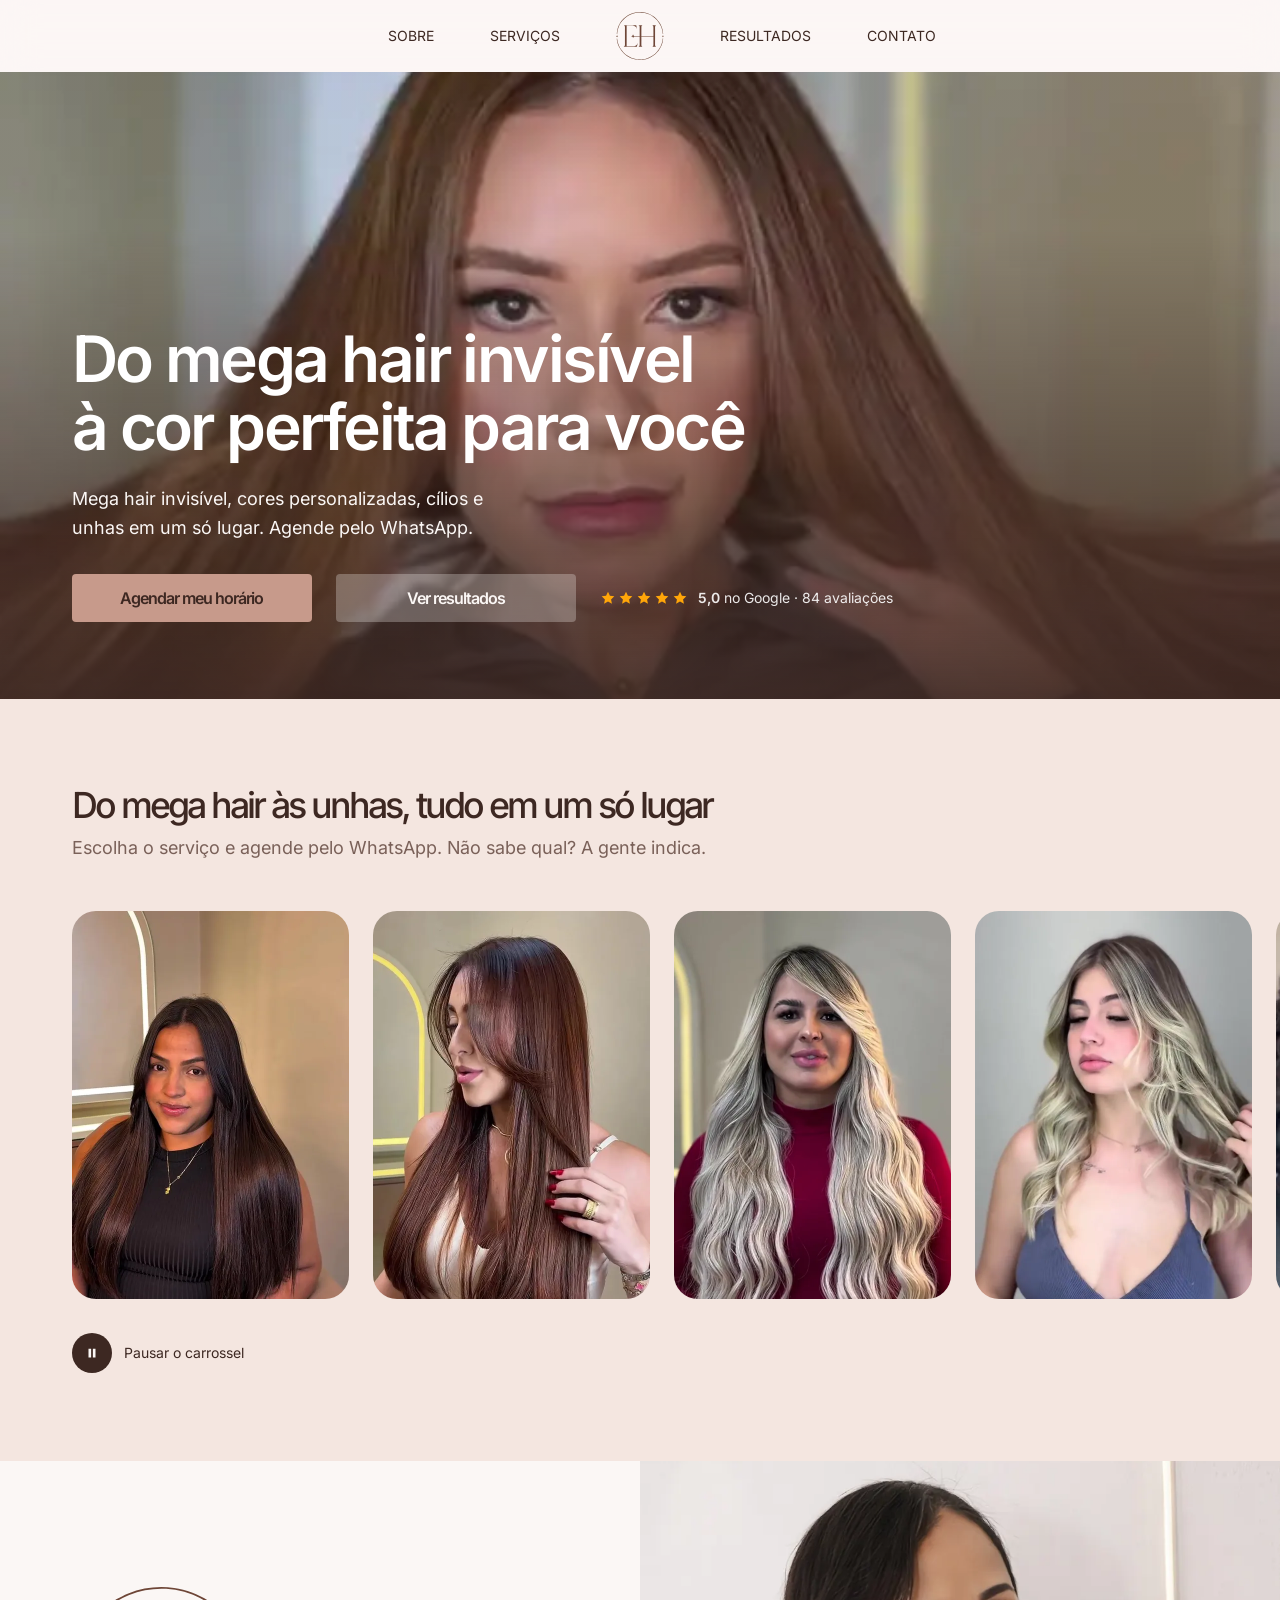
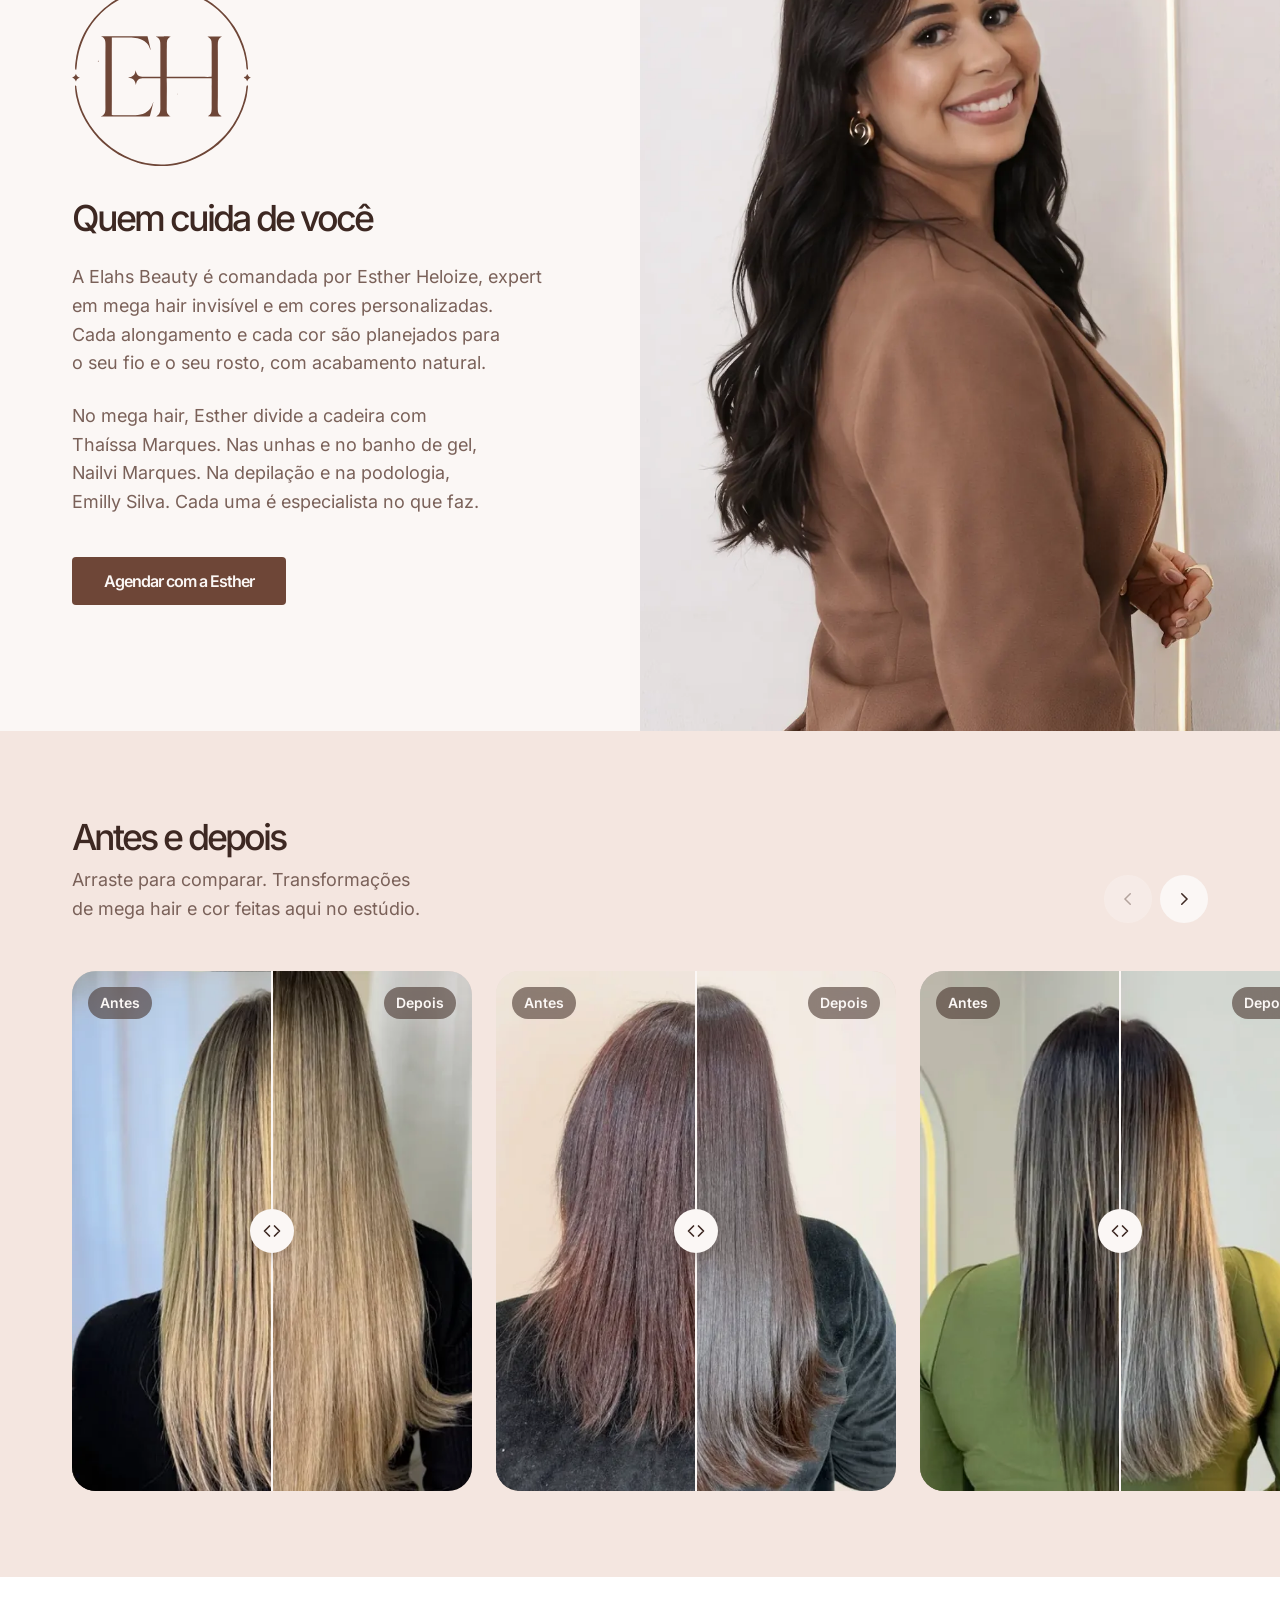
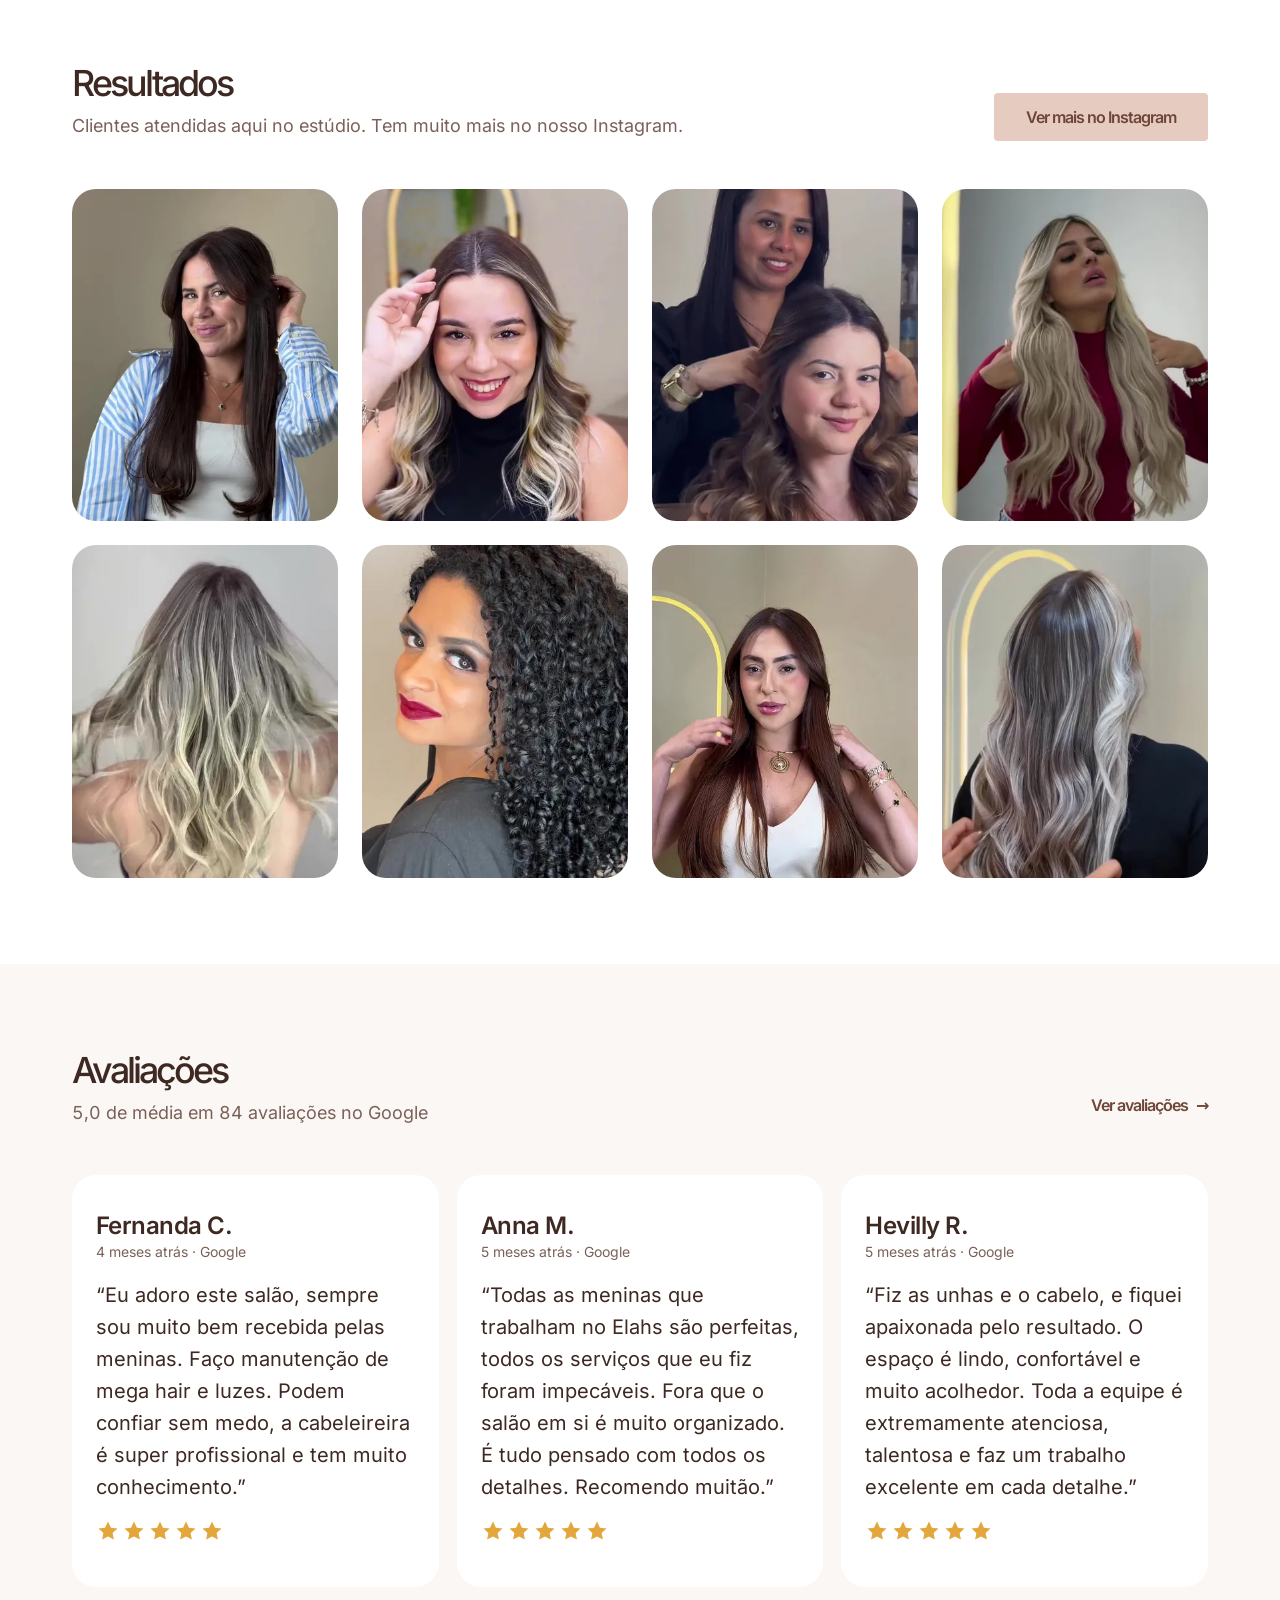
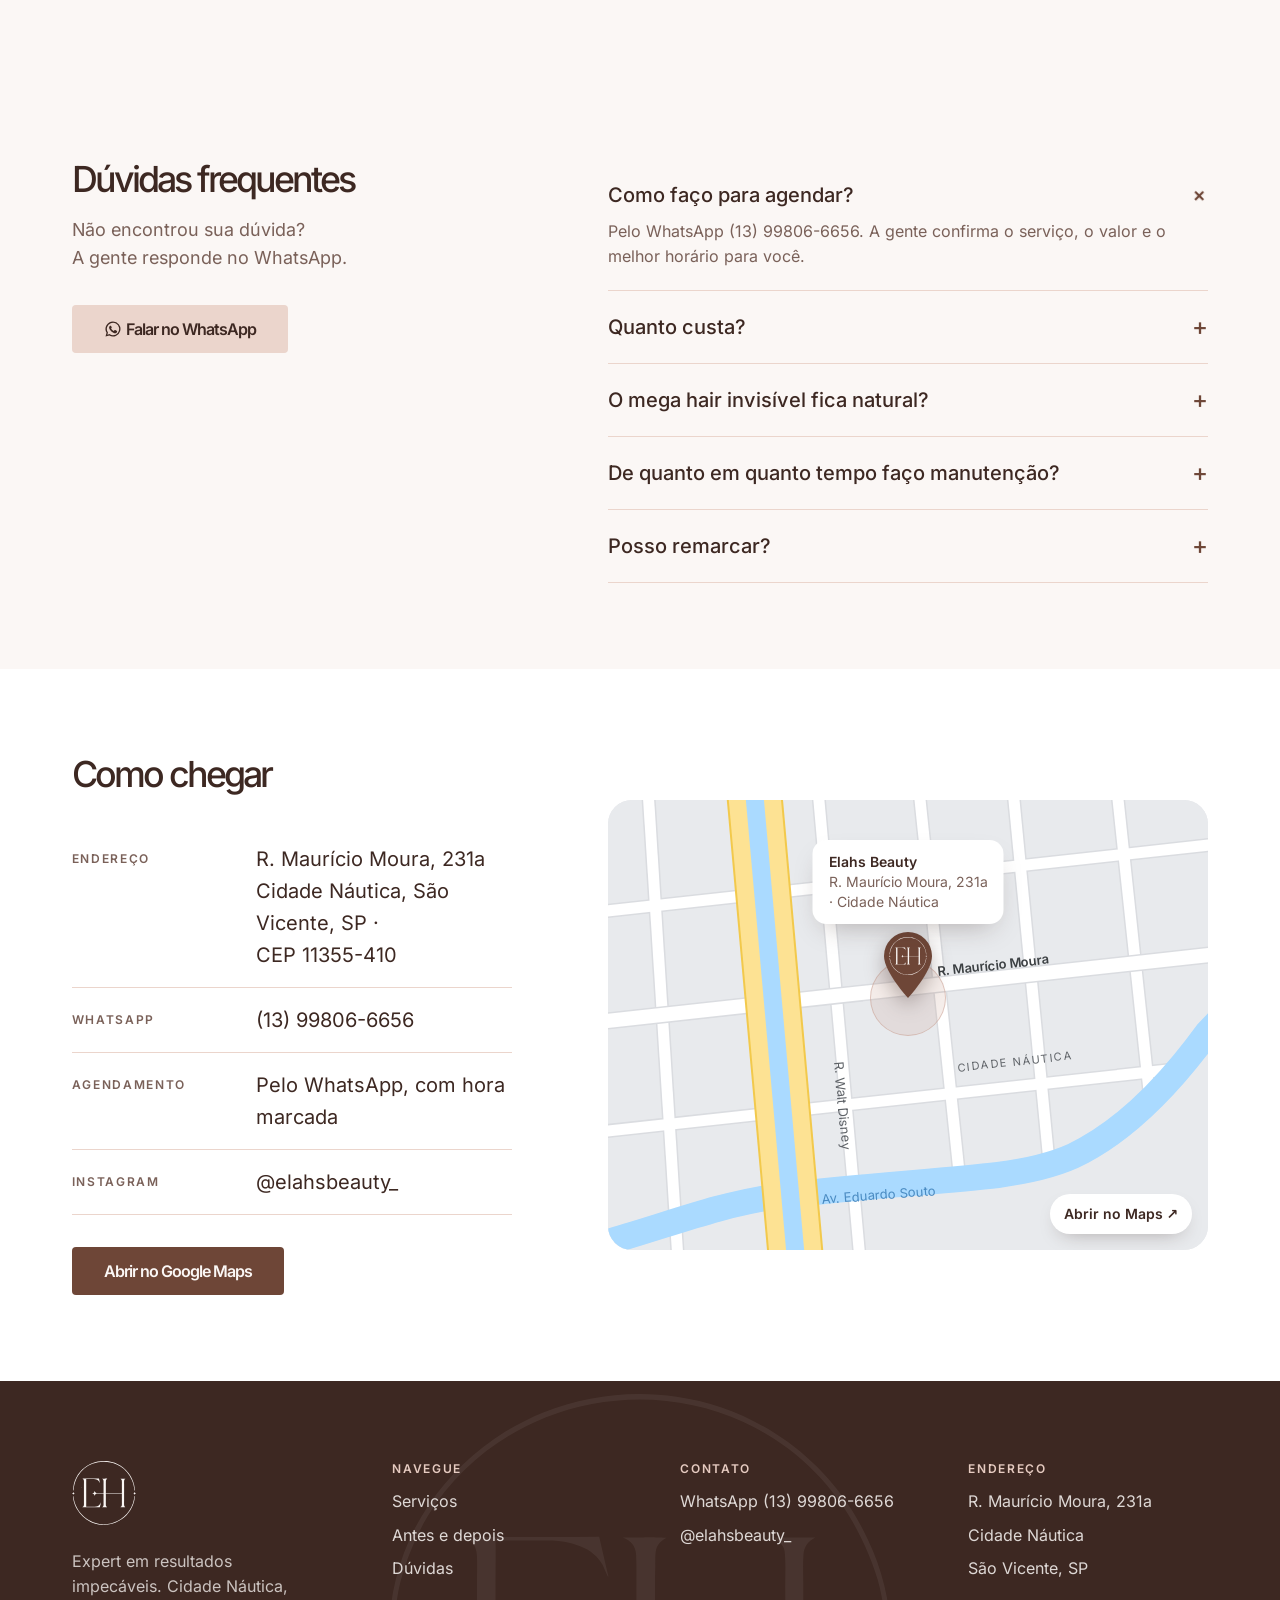
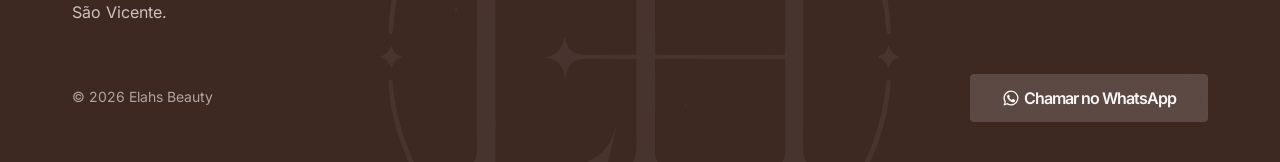
==== site/index.html @ 1de5df90 "Site da Elahs Beauty Landing page estática com hero em vídeo, carrossel de serviços, antes e depois," ====
<!doctype html>
<html lang="pt-BR">
<head>
<meta charset="utf-8">
<meta name="viewport" content="width=device-width,initial-scale=1,viewport-fit=cover">
<title>Elahs Beauty | Mega hair invisível em São Vicente, SP</title>
<meta name="description" content="Mega hair invisível, cores personalizadas, cílios e unhas na Cidade Náutica, São Vicente. Nota 5,0 no Google com 84 avaliações. Agende pelo WhatsApp.">
<link rel="canonical" href="https://elahsbeauty.com.br/">
<meta name="robots" content="index,follow,max-image-preview:large,max-video-preview:-1">
<meta name="theme-color" content="#FBF7F5">
<meta name="geo.region" content="BR-SP"><meta name="geo.placename" content="São Vicente">
<meta property="og:type" content="website"><meta property="og:locale" content="pt_BR"><meta property="og:site_name" content="Elahs Beauty">
<meta property="og:title" content="Elahs Beauty | Mega hair invisível em São Vicente, SP"><meta property="og:description" content="Mega hair invisível, cores personalizadas, cílios e unhas na Cidade Náutica, São Vicente. Nota 5,0 no Google com 84 avaliações. Agende pelo WhatsApp."><meta property="og:url" content="https://elahsbeauty.com.br/">
<meta property="og:image" content="https://elahsbeauty.com.br/img/og-1200x630.jpg"><meta property="og:image:width" content="1200"><meta property="og:image:height" content="630"><meta property="og:image:alt" content="Elahs Beauty, mega hair invisível em São Vicente">
<meta name="twitter:card" content="summary_large_image"><meta name="twitter:title" content="Elahs Beauty | Mega hair invisível em São Vicente, SP"><meta name="twitter:description" content="Mega hair invisível, cores personalizadas, cílios e unhas na Cidade Náutica, São Vicente. Nota 5,0 no Google com 84 avaliações. Agende pelo WhatsApp."><meta name="twitter:image" content="https://elahsbeauty.com.br/img/og-1200x630.jpg">
<link rel="icon" href="favicon.svg" type="image/svg+xml"><link rel="icon" href="favicon.ico" sizes="32x32"><link rel="apple-touch-icon" href="img/apple-touch-icon.png"><link rel="manifest" href="site.webmanifest">
<link rel="preload" href="fonts/inter-latin.woff2" as="font" type="font/woff2" crossorigin>
<link rel="preload" as="image" href="media/hero-m.webp" media="(max-width: 640px)" fetchpriority="high"><link rel="preload" as="image" href="media/hero-d.webp" media="(min-width: 641px)" fetchpriority="high">
<script type="application/ld+json">{"@context": "https://schema.org", "@type": "HairSalon", "@id": "https://elahsbeauty.com.br/#salao", "name": "Elahs Beauty", "url": "https://elahsbeauty.com.br/", "description": "Mega hair invisível, cores personalizadas, cílios e unhas na Cidade Náutica, São Vicente. Nota 5,0 no Google com 84 avaliações. Agende pelo WhatsApp.", "image": "https://elahsbeauty.com.br/img/og-1200x630.jpg", "logo": "https://elahsbeauty.com.br/img/icon-512.png", "telephone": "+55-13-99806-6656", "priceRange": "R$ 100 a 200", "currenciesAccepted": "BRL", "address": {"@type": "PostalAddress", "streetAddress": "R. Maurício Moura, 231a", "addressLocality": "São Vicente", "addressRegion": "SP", "postalCode": "11355-410", "addressCountry": "BR"}, "areaServed": [{"@type": "City", "name": "São Vicente"}, {"@type": "City", "name": "Santos"}, {"@type": "City", "name": "Praia Grande"}, {"@type": "City", "name": "Guarujá"}, {"@type": "City", "name": "Cubatão"}], "hasMap": "https://www.google.com/maps/search/?api=1&query=Elahs+Beauty%2C+R.+Maur%C3%ADcio+Moura%2C+231a+-+Cidade+N%C3%A1utica%2C+S%C3%A3o+Vicente+-+SP%2C+11355-410", "sameAs": ["https://www.instagram.com/elahsbeauty_/", "https://www.instagram.com/estherheloizee/"], "founder": {"@type": "Person", "name": "Esther Heloize", "jobTitle": "CEO e expert em mega hair invisível"}, "potentialAction": {"@type": "ReserveAction", "name": "Agendar pelo WhatsApp", "target": "https://wa.me/5513998066656"}, "hasOfferCatalog": {"@type": "OfferCatalog", "name": "Serviços", "itemListElement": [{"@type": "Offer", "itemOffered": {"@type": "Service", "name": "Mega hair invisível", "description": "Comprimento e volume com acabamento natural, sem marcas aparentes."}}, {"@type": "Offer", "itemOffered": {"@type": "Service", "name": "Cores personalizadas", "description": "Cor pensada para o seu tom de pele e o seu estilo, com brilho duradouro."}}, {"@type": "Offer", "itemOffered": {"@type": "Service", "name": "Mechas e loiros", "description": "Loiros iluminados e platinados com cuidado com a saúde do fio."}}, {"@type": "Offer", "itemOffered": {"@type": "Service", "name": "Morena iluminada", "description": "Luzes suaves que valorizam o castanho e dão movimento."}}, {"@type": "Offer", "itemOffered": {"@type": "Service", "name": "Cachos", "description": "Definição e cuidado para cachos com forma, brilho e leveza."}}, {"@type": "Offer", "itemOffered": {"@type": "Service", "name": "Extensão de cílios", "description": "Olhar marcante sem rímel, no formato dos seus olhos."}}, {"@type": "Offer", "itemOffered": {"@type": "Service", "name": "Design de sobrancelhas", "description": "Sobrancelhas alinhadas que respeitam o desenho do seu rosto."}}, {"@type": "Offer", "itemOffered": {"@type": "Service", "name": "Unhas", "description": "Esmaltação caprichada, do nude ao vinho, com acabamento impecável."}}, {"@type": "Offer", "itemOffered": {"@type": "Service", "name": "Pés", "description": "Cuidado completo para pés macios e unhas bem feitas."}}]}}</script>
<script type="application/ld+json">{"@context": "https://schema.org", "@type": "FAQPage", "mainEntity": [{"@type": "Question", "name": "Como faço para agendar?", "acceptedAnswer": {"@type": "Answer", "text": "Pelo WhatsApp (13) 99806-6656. A gente confirma o serviço, o valor e o melhor horário para você."}}, {"@type": "Question", "name": "Quanto custa?", "acceptedAnswer": {"@type": "Answer", "text": "Depende do serviço e, no cabelo, do comprimento e da técnica. Mande uma foto pelo WhatsApp que a gente passa o orçamento."}}, {"@type": "Question", "name": "O mega hair invisível fica natural?", "acceptedAnswer": {"@type": "Answer", "text": "A técnica é escolhida para o seu tipo de fio, com acabamento sem marcas aparentes. Na avaliação a Esther explica cada etapa."}}, {"@type": "Question", "name": "De quanto em quanto tempo faço manutenção?", "acceptedAnswer": {"@type": "Answer", "text": "Depende da técnica e do seu cabelo. No atendimento a gente indica o intervalo ideal para você."}}, {"@type": "Question", "name": "Posso remarcar?", "acceptedAnswer": {"@type": "Answer", "text": "Pode. Avise com antecedência pelo WhatsApp para liberarmos o horário para outra cliente."}}]}</script>
<script type="application/ld+json">{"@context": "https://schema.org", "@type": "WebSite", "name": "Elahs Beauty", "url": "https://elahsbeauty.com.br/", "inLanguage": "pt-BR"}</script>
<!-- Google Tag Manager: cole aqui o snippet do GTM (GA4 + Meta Pixel). Os cliques já vão para o dataLayer: whatsapp_click, como_chegar. -->
<style>
@font-face{font-family:'Inter';font-style:normal;font-weight:400 600;font-display:swap;src:url(fonts/inter-latin.woff2) format('woff2');unicode-range:U+0000-00FF,U+0131,U+0152-0153,U+02BB-02BC,U+02C6,U+02DA,U+02DC,U+0304,U+0308,U+0329,U+2000-206F,U+20AC,U+2122,U+2191,U+2193,U+2212,U+2215,U+FEFF,U+FFFD}
:root{color-scheme:light;--porcelana:#FBF7F5;--creme:#F4E6E0;--linho:#EBD5CC;--areia:#C79A8B;--areia-clara:#E6CBC1;--cacau:#6E4637;--cacau-escuro:#3D2822;--oliva:#553830;--grafite:#3D2822;--grafite-suave:#7A6159;--rating:#E3A63B;--branco:#fff;--r-btn:4px;--r-card:24px;--font:"Inter",-apple-system,"Segoe UI",Roboto,system-ui,sans-serif;--g:max(20px,min(80px,5.6vw));--ease:cubic-bezier(.2,.7,.2,1);--sec:clamp(64px,6.7vw,96px)}*{box-sizing:border-box}html{scroll-behavior:smooth;scroll-padding-top:72px}body{margin:0;background:var(--porcelana);color:var(--grafite);font-family:var(--font);font-size:16px;line-height:1.6;-webkit-font-smoothing:antialiased;overflow-x:clip}img{display:block;max-width:100%}a{color:inherit}p,h1,h2,h3,ul,ol,dl,dd,figure,blockquote{margin:0}ul,ol{padding:0;list-style:none}:focus-visible{outline:2px solid var(--cacau);outline-offset:3px}.wrap{max-width:1440px;margin-inline:auto;padding-inline:var(--g)}section{padding-block:var(--sec)}h1,h2{text-wrap:balance}h2{font-size:clamp(32px,2.8vw,40px);line-height:1.15;font-weight:500;letter-spacing:-3px}h3{font-size:24px;line-height:30px;font-weight:600;letter-spacing:-.5px}.lead{font-size:clamp(17px,1.4vw,20px);line-height:1.6;color:var(--grafite-suave);max-width:36em}.head{display:grid;gap:8px}.sec-head{display:flex;flex-wrap:wrap;gap:24px 32px;justify-content:space-between;align-items:flex-end;margin-bottom:48px}.btn{display:inline-flex;align-items:center;justify-content:center;gap:12px;height:48px;padding:0 32px;border-radius:var(--r-btn);white-space:nowrap;font:600 16px/24px var(--font);letter-spacing:0;text-transform:none;text-decoration:none;border:1px solid transparent;transition:background .3s,color .3s,border-color .3s,transform .3s var(--ease)}.btn:hover{transform:translateY(-2px)}.btn svg{width:18px;height:18px;flex:none}.btn-primary{background:var(--cacau);color:var(--porcelana)}.btn-primary:hover{background:var(--cacau-escuro)}.btn-dark{background:var(--cacau-escuro);color:var(--porcelana)}.btn-dark:hover{background:var(--grafite)}.btn-secondary,.btn-wa-line{border-color:var(--grafite);color:var(--grafite)}.btn-secondary:hover{background:var(--grafite);color:var(--porcelana)}.btn-wa-line:hover{background:var(--oliva);border-color:var(--oliva);color:var(--porcelana)}.btn-photo{background:var(--porcelana);color:var(--grafite);border-color:var(--porcelana)}.btn-photo:hover{background:transparent;color:var(--porcelana)}.btn-photo-line{border-color:var(--porcelana);color:var(--porcelana)}.btn-photo-line:hover{background:var(--porcelana);color:var(--grafite)}.btn-foot{border-color:var(--linho);color:var(--porcelana)}.btn-foot:hover{background:var(--porcelana);color:var(--grafite)}.btn-wa{background:var(--oliva);color:var(--porcelana)}.cta-link{display:inline-flex;align-items:center;gap:8px;min-height:44px;font:600 16px/24px var(--font);letter-spacing:0;text-transform:none;color:var(--cacau);text-decoration:none}.cta-link span{transition:transform .3s var(--ease)}.cta-link:hover span{transform:translateX(4px)}.stars{display:inline-flex;gap:2px;color:var(--rating)}.stars svg{width:16px;height:16px}.nav{position:sticky;top:0;z-index:50;background:rgba(251,247,245,.78);-webkit-backdrop-filter:blur(18px) saturate(1.6);backdrop-filter:blur(18px) saturate(1.6);transition:box-shadow .35s var(--ease),background .35s}.nav-in{display:grid;grid-template-columns:1fr auto 1fr;align-items:center;gap:56px;height:72px;transition:height .35s var(--ease)}.nav ul{display:flex;gap:56px;justify-self:end}.nav ul:last-child{justify-self:start}.nav a.link{font-size:14px;line-height:22px;text-transform:uppercase;text-decoration:none;position:relative;padding-block:10px}.nav a.link::after{content:"";position:absolute;left:0;right:0;bottom:4px;height:1px;background:var(--cacau);transform:scaleX(0);transform-origin:left;transition:transform .35s var(--ease)}.nav a.link:hover::after{transform:scaleX(1)}.logo{display:inline-flex;align-items:center;min-height:44px}.logo img{height:48px;width:auto;transition:height .35s var(--ease)}.nav.scrolled{background:rgba(251,247,245,.66);box-shadow:0 10px 30px -22px rgba(61,40,34,.4)}.nav.scrolled .nav-in{height:60px}.nav.scrolled .logo img{height:40px}@supports not ((backdrop-filter:blur(1px)) or (-webkit-backdrop-filter:blur(1px))){.nav,.nav.scrolled{background:rgba(251,247,245,.96)}}@media (max-width:860px){.nav-in{display:flex;justify-content:center;height:64px}.nav ul{display:none}.logo img{height:40px}}.hero{position:relative;min-height:clamp(560px,49vw,707px);display:grid;align-items:end;overflow:hidden;background:#3D2822;color:var(--branco);padding-block:0}.hero-bg{position:absolute;inset:0;width:100%;height:100%;object-fit:cover;object-position:40% 35%}.hero::after{content:"";position:absolute;inset:0;background:linear-gradient(0deg,rgba(61,40,34,.92) 0%,rgba(61,40,34,.5) 38%,rgba(85,56,48,.08) 75%)}.hero-copy{position:relative;z-index:1;width:100%;padding-block:clamp(48px,6vw,80px);display:grid;gap:24px}.hero h1{font-weight:600;font-size:clamp(40px,5vw,72px);line-height:1.06;letter-spacing:clamp(-3px,-.2vw,-1.5px);max-width:13em}.hero-sub{font-size:clamp(17px,1.4vw,20px);line-height:1.6;color:var(--porcelana);max-width:40em}.hero-act{display:flex;flex-wrap:wrap;align-items:center;gap:16px 24px;margin-top:8px}.hero-act .btn{min-width:240px}.hero-rating{display:inline-flex;align-items:center;gap:10px;min-height:44px;font-size:14px;color:rgba(255,255,255,.9);text-decoration:none}.hero-rating .stars{color:#FFA609}.hero-rating:hover span{text-decoration:underline;text-underline-offset:4px}@media (max-width:640px){.hero{min-height:calc(100svh - 64px);max-height:760px}.hero-act .btn{flex:1 1 100%}}.svc{background:var(--creme);overflow:hidden}.car{padding-left:var(--g);margin-inline:auto;max-width:none}@media (min-width:1440px){.car{padding-left:calc((100vw - 1440px)/2 + var(--g))}}.car-track{display:flex;width:max-content;animation:loop 72s linear infinite}.car-set{display:flex;gap:24px;padding-right:24px}@keyframes loop{to{transform:translate3d(-50%,0,0)}}.car:hover .car-track,.car:focus-within .car-track,.car.paused .car-track{animation-play-state:paused}.svc-card{position:relative;display:block;width:277px;height:388px;border-radius:var(--r-card);overflow:hidden;background:var(--linho);color:var(--porcelana);text-decoration:none;isolation:isolate}.svc-card img{width:100%;height:100%;object-fit:cover;transition:transform 1.4s var(--ease)}.svc-card::after{content:"";position:absolute;inset:0;background:linear-gradient(180deg,rgba(61,40,34,0) 0%,rgba(61,40,34,.05) 40%,rgba(61,40,34,.45) 68%,rgba(61,40,34,.82) 100%);opacity:0;transition:opacity .5s var(--ease)}.svc-info{position:absolute;z-index:1;text-shadow:0 1px 14px rgba(61,40,34,.45);left:24px;right:24px;bottom:24px;display:grid;gap:8px;opacity:0;transform:translateY(14px);transition:opacity .45s var(--ease),transform .55s var(--ease)}.svc-name{font-size:24px;line-height:30px;font-weight:600;letter-spacing:-.5px}.svc-desc{font-size:14px;line-height:22px;opacity:.85}.svc-go{margin-top:8px;font-size:16px;line-height:24px;font-weight:600}.svc-go span{display:inline-block;transition:transform .3s var(--ease)}.svc-card:hover .svc-go span{transform:translateX(4px)}.svc-card:hover::after,.svc-card:focus-visible::after,.car.paused .svc-card::after{opacity:1}.svc-card:hover .svc-info,.svc-card:focus-visible .svc-info,.car.paused .svc-info{opacity:1;transform:none}.svc-card:hover img,.svc-card:focus-visible img{transform:scale(1.06)}.svc-card:focus-visible{outline-offset:-4px;outline-color:var(--porcelana)}.car-ctl{margin-top:32px}.car-btn{display:inline-flex;align-items:center;gap:12px;min-height:44px;padding:0;border:0;background:none;font:400 14px/22px var(--font);color:var(--grafite);cursor:pointer}.car-ic{width:40px;height:40px;border-radius:50%;background:var(--grafite);color:var(--porcelana);display:grid;place-items:center;transition:transform .3s var(--ease),background .3s}.car-btn:hover .car-ic{transform:scale(1.08);background:var(--cacau-escuro)}.car-ic svg{width:14px;height:14px}.car-ic .i-play,.car.paused ~ .car-ctl .i-pause{display:none}.car.paused ~ .car-ctl .i-play{display:block}@media (max-width:760px),(prefers-reduced-motion:reduce){.car{overflow-x:auto;scroll-snap-type:x mandatory;scroll-padding-left:var(--g);padding-bottom:8px;scrollbar-width:none;-webkit-overflow-scrolling:touch;overscroll-behavior-x:contain}.car::-webkit-scrollbar{display:none}.car-track{animation:none}.car-set{padding-right:var(--g)}.car-set[aria-hidden]{display:none}.car-set li{scroll-snap-align:start}.svc-card::after{opacity:1}.svc-info{opacity:1;transform:none}.car-ctl{display:none}}@media (max-width:760px){.svc-card{width:248px;height:340px}.svc-desc{display:none}}.team{display:grid;grid-template-columns:1fr 1fr;background:var(--porcelana);padding:0}.team-txt{display:grid;gap:24px;align-content:center;justify-items:start;padding:var(--sec) clamp(24px,6vw,96px) var(--sec) max(var(--g),calc((100vw - 1440px)/2 + var(--g)))}.team-logo{width:clamp(180px,20vw,272px);height:auto;margin-bottom:16px}.team-txt .btn{margin-top:16px}.team-ph{position:relative;overflow:hidden;min-height:clamp(560px,68vw,977px)}.team-ph img{position:absolute;inset:0;width:100%;height:100%;object-fit:cover;object-position:50% 40%}.team-ph{margin:0}.tag{position:absolute;z-index:1;padding:12px 24px;border-radius:var(--r-btn);background:var(--cacau);color:var(--porcelana);font-size:clamp(16px,1.7vw,24px);line-height:30px;font-weight:600;letter-spacing:-.5px;white-space:nowrap}.tag.t1{left:8.3%;top:57.6%}.tag.t2{left:59.2%;top:67.3%}@media (max-width:640px){.tag{padding:6px 14px;line-height:24px}.tag.t1{left:6%}.tag.t2{left:auto;right:6%}}@media (max-width:900px){.team{grid-template-columns:1fr}.team-txt{padding-inline:var(--g)}.team-ph{min-height:0;aspect-ratio:4/5}}.how{position:relative;overflow:hidden;background:var(--oliva);color:var(--porcelana);isolation:isolate}.how h2{color:var(--porcelana)}.how-mark{position:absolute;z-index:-1;right:-4%;top:50%;width:min(1129px,110vw);aspect-ratio:1129/412;color:var(--porcelana);opacity:.05;transform:translateY(calc(-50% + var(--py,0px)));pointer-events:none}.steps{display:grid;grid-template-columns:repeat(3,1fr);gap:48px}.steps li{display:grid;gap:12px;align-content:start}.steps .n{font-size:40px;line-height:46px;font-weight:500;letter-spacing:-3px;color:var(--areia-clara);margin-bottom:12px}.steps p{color:rgba(255,255,255,.8);max-width:22em}@media (max-width:760px){.steps{grid-template-columns:1fr;gap:32px}}.res{background:var(--branco)}.res-grid{display:grid;grid-template-columns:repeat(4,1fr);gap:24px}.res-grid li{aspect-ratio:4/5;border-radius:var(--r-card);overflow:hidden;background:var(--linho)}.res-grid img{width:100%;height:100%;object-fit:cover;transition:transform 1.2s var(--ease)}.res-grid li:hover img{transform:scale(1.05)}@media (max-width:900px){.res-grid{grid-template-columns:repeat(2,1fr);gap:12px}.res-grid li{border-radius:16px}}.reviews{background:var(--branco)}.rev-grid{display:grid;grid-template-columns:repeat(3,1fr);gap:24px}.rev{height:100%;background:var(--branco);border-radius:var(--r-card);padding:36px 24px;display:grid;gap:16px;align-content:start}.rev-stars .stars svg{width:24px;height:24px}.rev figcaption{display:grid}.rev b{font-size:24px;line-height:30px;font-weight:600;letter-spacing:-.5px}.rev figcaption span{font-size:14px;line-height:22px;color:var(--grafite-suave)}.rev blockquote{font-size:20px;line-height:32px}@media (max-width:1000px){.rev-grid{grid-template-columns:1fr;max-width:640px}}@media (max-width:640px){.rev{padding:0}.rev blockquote{font-size:18px;line-height:28px}}.faq-s{background:var(--porcelana)}.faq{display:grid;grid-template-columns:minmax(0,440px) 1fr;gap:96px}.faq .intro{display:grid;gap:16px;align-content:start;justify-items:start}.faq h2{font-size:clamp(40px,3.9vw,56px);line-height:1.07}.faq .intro .btn{margin-top:16px}details{border-bottom:1px solid var(--linho)}summary{list-style:none;cursor:pointer;display:flex;justify-content:space-between;gap:24px;padding-block:20px;font-size:20px;line-height:32px;font-weight:500}summary::-webkit-details-marker{display:none}summary::after{content:"+";color:var(--cacau);font-size:24px;line-height:32px;transition:transform .35s var(--ease)}details[open] summary::after{transform:rotate(45deg)}details p{margin-top:-12px;padding-bottom:20px;color:var(--grafite-suave);max-width:42em}details[open] p{animation:fade .45s var(--ease)}@keyframes fade{from{opacity:0;transform:translateY(-6px)}}@media (max-width:900px){.faq{grid-template-columns:1fr;gap:40px}}.visit-s{background:var(--porcelana)}.visit{display:grid;grid-template-columns:1fr minmax(0,600px);gap:96px;align-items:center}.visit .txt{display:grid;gap:32px;justify-items:start;min-width:0}.visit dl{display:grid;width:100%}.visit dl div{display:grid;grid-template-columns:160px 1fr;gap:24px;padding-block:16px}.visit dt{font-size:12px;line-height:16px;font-weight:600;letter-spacing:.14em;text-transform:uppercase;color:var(--grafite-suave);padding-top:8px}.visit dd{font-size:20px;line-height:32px}.visit dd a{text-decoration:none}.visit dd a:hover{text-decoration:underline;text-underline-offset:4px}.visit-ph{aspect-ratio:600/430;overflow:hidden;border-radius:var(--r-card)}.visit-ph img{width:100%;height:100%;object-fit:cover}@media (max-width:1100px){.visit{grid-template-columns:1fr;gap:48px}}@media (max-width:560px){.visit dl div{grid-template-columns:1fr;gap:4px}.visit dd{font-size:18px;line-height:28px}}footer{position:relative;overflow:hidden;isolation:isolate;background:var(--grafite);color:var(--porcelana);padding-block:80px calc(40px + env(safe-area-inset-bottom,0px))}.foot{display:grid;grid-template-columns:1fr 240px 240px 240px;gap:48px}.foot .logo img{height:64px;filter:brightness(0) invert(.96) sepia(.15)}.foot p{opacity:.75;margin-top:16px;max-width:14em}.foot .fh{margin:0 0 12px;font-size:12px;line-height:16px;font-weight:600;letter-spacing:.14em;text-transform:uppercase;color:var(--areia-clara)}.foot ul{display:grid;gap:8px}.foot li{opacity:.85}.foot a{text-decoration:none}.foot a:hover{text-decoration:underline}.foot-mark{position:absolute;z-index:-1;left:50%;top:67px;width:min(1129px,90vw);aspect-ratio:1129/412;color:var(--cacau);transform:translateX(-50%);opacity:.12;pointer-events:none}.base{margin-top:48px;padding-top:24px;border-top:1px solid rgba(251,247,245,.15);display:flex;flex-wrap:wrap;gap:16px;justify-content:space-between;align-items:center;font-size:14px}.base>span{opacity:.6}@media (max-width:900px){.foot{grid-template-columns:1fr 1fr}}@media (max-width:520px){.foot{grid-template-columns:1fr}}.mbar{position:fixed;left:0;right:0;bottom:0;z-index:55;display:none;gap:8px;padding:10px var(--g) calc(10px + env(safe-area-inset-bottom,0px));background:rgba(251,247,245,.94);-webkit-backdrop-filter:blur(10px);backdrop-filter:blur(10px);border-top:1px solid var(--linho);transform:translateY(110%);transition:transform .45s var(--ease)}.mbar .btn{flex:1;padding:0 12px}.mbar .btn-wa{flex:0 0 52px}.mbar.show{transform:none}@media (max-width:760px){.mbar{display:flex}footer{padding-bottom:calc(110px + env(safe-area-inset-bottom,0px))}}.skip{position:absolute;left:16px;top:-60px;z-index:100;background:var(--grafite);color:var(--porcelana);padding:12px 16px;border-radius:var(--r-btn);text-decoration:none;font-weight:600}.skip:focus{top:12px}main:focus{outline:none}@media (prefers-reduced-motion:no-preference){.js .pre{opacity:0;transform:translateY(32px)}.js .pre.in{opacity:1;transform:none;transition:opacity 1s var(--ease),transform 1s var(--ease);transition-delay:var(--d,0ms)}.js .pre[data-slide]{transform:translateX(96px)}.js .pre[data-slide].in{transform:none;transition-duration:1.4s}.js .pre[data-mask]{opacity:1;transform:none;clip-path:inset(18% 0 0 0 round var(--mr,0px))}.js .pre[data-mask] img{transform:scale(1.14)}.js .pre[data-mask].in{clip-path:inset(0 0 0 0 round var(--mr,0px));transition:clip-path 1.4s var(--ease)}.js .pre[data-mask].in img{transform:none;transition:transform 1.8s var(--ease)}.visit-ph{--mr:24px}.js .steps li.pre .n{display:inline-block;transform:translateY(16px);opacity:0}.js .steps li.pre.in .n{transform:none;opacity:1;transition:all .9s var(--ease) calc(var(--d,0ms) + 200ms)}.hero-bg{animation:heroZoom 2.6s var(--ease) both}@keyframes heroZoom{from{transform:scale(1.08)}}.hero-copy>*{animation:rise 1s var(--ease) both}.hero-copy>:nth-child(2){animation-delay:.12s}.hero-copy>:nth-child(3){animation-delay:.24s}@keyframes rise{from{opacity:0;transform:translateY(24px)}}.js footer:not(.seen) .foot-mark{transform:translate(-50%,48px);opacity:0}.js .foot-mark{transition:transform 1.6s var(--ease),opacity 1.6s var(--ease)}}@media (prefers-reduced-motion:reduce){html{scroll-behavior:auto}}@media (max-width:640px){:root{--g:20px}summary{font-size:18px;line-height:28px}.sec-head{flex-direction:column;align-items:stretch;gap:24px}.sec-head .cta-link{align-self:flex-start}.btn{width:100%;min-height:48px;white-space:normal;text-align:center}.team-txt{justify-items:stretch}.team-txt .team-logo{justify-self:start}.faq .intro,.visit .txt{justify-items:stretch}.base{flex-direction:column;align-items:stretch}.mbar .btn-wa{width:52px}.foot ul{gap:4px}.foot ul a{display:inline-flex;align-items:center;min-height:44px}.visit dd a{display:inline-flex;align-items:center;min-height:44px}}.nw{white-space:nowrap}.svc-cta-m,.rev-more{display:none}.b-m{font-weight:inherit}.btn-outline{border-color:var(--cacau-escuro);color:var(--cacau-escuro)}.btn-outline:hover{background:var(--cacau-escuro);color:var(--porcelana)}@media (max-width:640px){.svc{padding-bottom:48px}.svc .sec-head .btn{display:none}.svc-cta-m{display:block;margin-top:32px}.rev-link{display:none}.rev-more{display:flex;margin-top:32px}.rev-grid{gap:40px}.rev{padding:24px}.rev b{font-size:20px;line-height:28px;font-weight:700;letter-spacing:-.3px}.b-m{font-weight:700;color:var(--grafite)}.foot-mark{top:auto;bottom:80px;width:calc(100% - 40px)}}.fcol summary{list-style:none;cursor:default}.fcol summary::-webkit-details-marker{display:none}@media (max-width:640px){.foot{gap:0}.foot>div:first-child{padding-bottom:24px}.fcol{border-bottom:1px solid rgba(251,247,245,.15)}.fcol summary{display:flex;align-items:center;justify-content:space-between;min-height:52px;cursor:pointer}.fcol summary .fh{margin:0}.fcol summary::after{content:"";width:14px;height:14px;flex:none;background:linear-gradient(var(--areia-clara),var(--areia-clara)) center/14px 1.5px no-repeat,linear-gradient(var(--areia-clara),var(--areia-clara)) center/1.5px 14px no-repeat;transition:transform .35s var(--ease)}.fcol[open] summary::after{transform:rotate(45deg)}.fcol ul{padding-bottom:16px}.fcol[open] ul{animation:fade .45s var(--ease)}.base{margin-top:32px;border-top:0;padding-top:0}.base .btn-foot{display:none}}.btn{border:0;letter-spacing:-1px}.btn:has(svg){gap:4px}.btn-secondary,.btn-wa-line{background:var(--linho);color:var(--grafite)}.btn-secondary:hover,.btn-wa-line:hover{background:var(--areia-clara);color:var(--grafite)}.btn-photo{background:var(--porcelana);color:var(--grafite)}.btn-photo:hover{background:rgba(251,247,245,.16);color:var(--porcelana)}.btn-photo-line,.btn-foot{background:rgba(251,247,245,.16);color:var(--porcelana);-webkit-backdrop-filter:blur(8px);backdrop-filter:blur(8px)}.btn-photo-line:hover,.btn-foot:hover{background:rgba(251,247,245,.28);color:var(--porcelana)}.btn-outline{background:var(--creme);color:var(--cacau-escuro)}.btn-outline:hover{background:var(--linho);color:var(--cacau-escuro)}.btn-wa:hover{background:#47302A}.cta-link{letter-spacing:-1px}.reviews{background:var(--porcelana)}.rev-grid{gap:18px}.rev{background:var(--branco);border-radius:var(--r-card);padding:36px 24px}.faq h2{font-size:clamp(32px,2.8vw,40px);line-height:1.15}.visit dl div{border-bottom:1px solid var(--linho)}@media (max-width:640px){.lead,.hero-sub{font-size:16px;line-height:26px}.reviews .lead{font-size:18px;line-height:28px}.rev-grid{gap:40px}.rev{padding:24px}.rev b{font-size:20px;line-height:32px;font-weight:700;letter-spacing:0}.rev blockquote{font-size:18px;line-height:28px}}.car-hint{display:none}@media (max-width:760px),(prefers-reduced-motion:reduce){.car-hint{display:flex;align-items:center;gap:12px;margin-top:20px}.car-prog{position:relative;flex:0 0 72px;height:3px;border-radius:3px;background:rgba(61,40,34,.12);overflow:hidden}.car-prog i{position:absolute;inset:0 auto 0 0;width:var(--p,22%);border-radius:3px;background:var(--cacau);transition:width .2s linear}.car-hint-t{font-size:14px;line-height:22px;color:var(--grafite-suave)}.svc-cta-m{margin-top:24px}}.tag{display:inline-flex;align-items:center;gap:10px;--mx:0px;--my:0px;--lift:0px;transform:translate3d(var(--mx),calc(var(--my) + var(--lift)),0);transition:transform .6s var(--ease),background .3s,box-shadow .3s;box-shadow:0 10px 24px -14px rgba(61,40,34,.55)}.tag::before{content:"";width:8px;height:8px;border-radius:50%;background:var(--porcelana);flex:none;box-shadow:0 0 0 0 rgba(251,247,245,.6)}.team-ph img{transition:transform 1.6s var(--ease)}@media (hover:hover) and (pointer:fine){.team-ph:hover img,.js .team-ph.pre.in:hover img{transform:scale(1.03)}.team-ph .tag{pointer-events:auto;cursor:default}.team-ph .tag:hover{--lift:-4px;background:var(--cacau-escuro);box-shadow:0 16px 28px -14px rgba(61,40,34,.7)}.team-ph.moving .tag{transition:transform .25s linear,background .3s,box-shadow .3s}}.team-ph.tapped .tag{--lift:-4px;background:var(--cacau-escuro)}@media (prefers-reduced-motion:no-preference){.js .team-ph.pre .tag{opacity:0;transform:translate3d(0,18px,0) scale(.92)}.js .team-ph.pre.in .tag{opacity:1;transform:translate3d(var(--mx),calc(var(--my) + var(--lift)),0);transition:opacity .7s var(--ease),transform .9s var(--ease),background .3s,box-shadow .3s}.js .team-ph.pre.in .tag.t1{transition-delay:.9s}.js .team-ph.pre.in .tag.t2{transition-delay:1.15s}.js .team-ph.in .tag::before{animation:tagPulse 1.4s var(--ease) 2;animation-delay:1.6s}.js .team-ph.in .tag.t2::before{animation-delay:1.85s}@keyframes tagPulse{0%{box-shadow:0 0 0 0 rgba(251,247,245,.65)}100%{box-shadow:0 0 0 10px rgba(251,247,245,0)}}}@media (prefers-reduced-motion:reduce){.tag,.team-ph img{transition:none}}.js .team-ph.pre.in.settled .tag.t1,.js .team-ph.pre.in.settled .tag.t2{transition-delay:0s}.js .team-ph.pre.in.settled .tag{transition:transform .6s var(--ease),background .3s,box-shadow .3s}.sec-cta-m{display:none}@media (max-width:640px){.how .sec-head .btn,.res .sec-head .btn{display:none}.sec-cta-m{display:block;margin-top:40px}.res .sec-cta-m{margin-top:32px}}.visit-ph{position:relative;isolation:isolate}.visit-ph img{transition:opacity .5s var(--ease),transform 1.2s var(--ease)}.map-slot{position:absolute;inset:0;z-index:1;opacity:0;transition:opacity .5s var(--ease);background:var(--linho)}.map-slot iframe{display:block;width:100%;height:100%;border:0}.visit-ph.show-map .map-slot{opacity:1}.visit-ph.show-map img{opacity:0;transform:scale(1.04)}.map-toggle{position:absolute;z-index:2;left:16px;bottom:16px;display:inline-flex;align-items:center;gap:8px;min-height:44px;padding:0 18px 0 12px;border:0;border-radius:999px;background:rgba(251,247,245,.92);-webkit-backdrop-filter:blur(10px);backdrop-filter:blur(10px);color:var(--grafite);font:600 16px/24px var(--font);letter-spacing:-.5px;cursor:pointer;box-shadow:0 12px 28px -16px rgba(61,40,34,.6);transition:transform .35s var(--ease),box-shadow .35s var(--ease),background .3s}.map-toggle:hover{transform:translateY(-2px);box-shadow:0 18px 32px -16px rgba(61,40,34,.65)}.map-toggle:active{transform:translateY(0) scale(.98)}.pin{position:relative;display:grid;place-items:center;width:28px;height:28px;border-radius:50%;background:var(--cacau);color:var(--porcelana)}.pin svg{width:16px;height:16px}.pin::after{content:"";position:absolute;inset:0;border-radius:50%;box-shadow:0 0 0 0 rgba(110,70,55,.5)}.map-toggle:hover .pin svg{animation:pinHop .6s var(--ease)}@keyframes pinHop{0%,100%{transform:none}40%{transform:translateY(-4px)}70%{transform:translateY(1px)}}@media (prefers-reduced-motion:no-preference){.js .visit-ph.pre .map-toggle{opacity:0;transform:translateY(12px)}.js .visit-ph.pre.in .map-toggle{opacity:1;transform:none;transition:opacity .6s var(--ease) 1s,transform .7s var(--ease) 1s}.js .visit-ph.in .pin svg{animation:pinDrop .8s var(--ease) 1.2s both}.js .visit-ph.in .pin::after{animation:pinPulse 1.4s var(--ease) 1.9s 2}@keyframes pinDrop{0%{transform:translateY(-14px);opacity:0}60%{transform:translateY(2px);opacity:1}100%{transform:none}}@keyframes pinPulse{from{box-shadow:0 0 0 0 rgba(110,70,55,.5)}to{box-shadow:0 0 0 12px rgba(110,70,55,0)}}}@media (max-width:640px){.map-toggle{left:12px;bottom:12px}}.visit-ph:not(.show-map) .map-slot{pointer-events:none;visibility:hidden;transition:opacity .5s var(--ease),visibility 0s .5s}.fcol{border-bottom:0}.fcol summary{padding:0;font-size:inherit;line-height:inherit;font-weight:inherit;display:block}.fcol summary::after{content:none}.fcol[open] ul{animation:none}@media (max-width:640px){.fcol{border-bottom:1px solid rgba(251,247,245,.15)}.fcol summary{display:flex;padding:0}.fcol summary::after{content:""}.fcol[open] ul{animation:fade .45s var(--ease)}}.count{font-variant-numeric:tabular-nums}@media (prefers-reduced-motion:no-preference){.js .rev-grid li.pre .rev-stars svg{opacity:0;transform:scale(0)}.js .rev-grid li.pre.in .rev-stars svg{animation:starBoom .7s cubic-bezier(.2,.9,.25,1.3) both;animation-delay:calc(var(--d,0ms) + 550ms)}.js .rev-grid li.pre.in .rev-stars svg:nth-child(2){animation-delay:calc(var(--d,0ms) + 660ms)}.js .rev-grid li.pre.in .rev-stars svg:nth-child(3){animation-delay:calc(var(--d,0ms) + 770ms)}.js .rev-grid li.pre.in .rev-stars svg:nth-child(4){animation-delay:calc(var(--d,0ms) + 880ms)}.js .rev-grid li.pre.in .rev-stars svg:nth-child(5){animation-delay:calc(var(--d,0ms) + 990ms)}@keyframes starBoom{0%{opacity:0;transform:scale(0) rotate(-35deg)}55%{opacity:1;transform:scale(1.4) rotate(8deg);filter:drop-shadow(0 0 6px rgba(227,166,59,.85))}78%{transform:scale(.9) rotate(-2deg)}100%{opacity:1;transform:none;filter:none}}}.tag{font-size:15px;line-height:20px;letter-spacing:-.2px;padding:8px 14px 8px 12px;gap:8px}.tag::before{width:6px;height:6px}.tn{display:inline-block;min-width:1px}.tag.typing .tn::after{content:"";display:inline-block;width:1.5px;height:1em;margin-left:2px;vertical-align:-2px;background:currentColor;animation:caret .7s steps(1) infinite}@keyframes caret{50%{opacity:0}}@media (max-width:640px){.tag{font-size:13px;line-height:18px;padding:6px 12px 6px 10px;gap:6px}}.tag{font-size:14px;line-height:20px}@media (max-width:640px){.tag{font-size:14px;line-height:18px}}.btn-hero{background:var(--porcelana);color:var(--grafite)}.btn-hero:hover{background:var(--branco);color:var(--grafite)}.hero .btn-photo-line{background:rgba(251,247,245,.28)}.hero .btn-photo-line:hover{background:rgba(251,247,245,.38)}@media (max-width:640px){.hero-copy{padding-top:48px;padding-bottom:28px;gap:20px}.hero-act{gap:12px 24px;margin-top:4px}}.visit-s{background:var(--branco)}.tag::before{box-shadow:none;animation:none!important}.js .team-ph.in .tag::before,.js .team-ph.in .tag.t2::before{animation:none}.team-ph.moving .tag{transition:transform .6s var(--ease),background .3s,box-shadow .3s}.js .visit-ph.in .pin svg,.js .visit-ph.in .pin::after{animation:none}@media (prefers-reduced-motion:no-preference){.js .pre{transform:translateY(16px)}.js .pre.in{transition:opacity .8s var(--ease),transform .8s var(--ease);transition-delay:var(--d,0ms)}.js .pre[data-slide]{transform:translateX(40px)}.js .rev-grid li.pre.in .rev-stars svg{animation:starSoft .5s var(--ease) both;animation-delay:calc(var(--d,0ms) + 450ms)}.js .rev-grid li.pre.in .rev-stars svg:nth-child(2){animation-delay:calc(var(--d,0ms) + 520ms)}.js .rev-grid li.pre.in .rev-stars svg:nth-child(3){animation-delay:calc(var(--d,0ms) + 590ms)}.js .rev-grid li.pre.in .rev-stars svg:nth-child(4){animation-delay:calc(var(--d,0ms) + 660ms)}.js .rev-grid li.pre.in .rev-stars svg:nth-child(5){animation-delay:calc(var(--d,0ms) + 730ms)}@keyframes starSoft{from{opacity:0;transform:scale(.7)}to{opacity:1;transform:none}}.hero-bg{animation-duration:2s}}@media (max-width:640px){.hero-bg{object-position:50% 35%}}.hero h1 .w{display:inline-block}@media (prefers-reduced-motion:no-preference){.hero-copy>h1{animation:none}.hero h1 .w{animation:wordIn .8s var(--ease) both;animation-delay:calc(.15s + var(--i) * 70ms)}@keyframes wordIn{from{opacity:0;transform:translateY(.35em);filter:blur(6px)}to{opacity:1;transform:none;filter:none}}.hero-copy>:nth-child(2){animation-delay:.85s}.hero-copy>:nth-child(3){animation-delay:1s}.hero-rating .stars svg{animation:starSoft .5s var(--ease) both}.hero-rating .stars svg:nth-child(1){animation-delay:1.2s}.hero-rating .stars svg:nth-child(2){animation-delay:1.27s}.hero-rating .stars svg:nth-child(3){animation-delay:1.34s}.hero-rating .stars svg:nth-child(4){animation-delay:1.41s}.hero-rating .stars svg:nth-child(5){animation-delay:1.48s}}.logo-mark{width:48px;height:48px;color:var(--cacau);transition:width .35s var(--ease),height .35s var(--ease)}.nav.scrolled .logo-mark{width:40px;height:40px}.team-logo{width:clamp(140px,14vw,184px);height:auto;aspect-ratio:1;color:var(--cacau);margin-bottom:8px}.foot .logo-mark{width:64px;height:64px;color:var(--porcelana)}.how-mark{width:min(560px,80vw);aspect-ratio:1;right:4%;opacity:.06}.foot-mark{width:min(520px,80vw);aspect-ratio:1;top:auto;bottom:-40%;color:var(--porcelana);opacity:.06}@media (max-width:640px){.foot-mark{width:calc(100% - 40px);bottom:-30%}}.hero-bg{background:#3D2822}video.hero-bg{object-position:50% 42%}.hero h1{max-width:none}.hero h1 .bm{display:none}@media (max-width:640px){.hero h1 .bd{display:none}.hero h1 .bm{display:inline}video.hero-bg{object-position:50% 20%}}.hero-rating b{font-weight:600}.btn-rosa{background:var(--areia);color:var(--cacau-escuro)}.btn-rosa:hover{background:var(--cacau);color:var(--porcelana)}.btn-rosa-claro{background:var(--areia-clara);color:var(--cacau)}.btn-rosa-claro:hover{background:var(--areia);color:var(--cacau-escuro)}.svc-card video{position:absolute;inset:0;width:100%;height:100%;object-fit:cover;opacity:0;transition:opacity .5s var(--ease);pointer-events:none}.svc-card.playing video{opacity:1}.svc-card .svc-info{z-index:2}.svc-card::after{z-index:1}.tag.t1{left:6%;top:auto;bottom:8%}.ba{background:var(--creme);overflow:hidden}.ba .sec-head{align-items:flex-end}.ba-nav{display:flex;gap:8px}.ba-nav button{width:48px;height:48px;border-radius:50%;border:0;background:var(--porcelana);color:var(--cacau-escuro);display:grid;place-items:center;cursor:pointer;transition:background .3s,transform .3s var(--ease)}.ba-nav button:hover{background:var(--branco);transform:translateY(-2px)}.ba-nav button:disabled{opacity:.35;cursor:default;transform:none}.ba-nav svg{width:18px;height:18px}.ba-row{display:flex;gap:24px;overflow-x:auto;scroll-snap-type:x mandatory;scrollbar-width:none;padding-left:var(--g);scroll-padding-left:var(--g);margin-top:0;overscroll-behavior-x:contain}@media (min-width:1440px){.ba-row{padding-left:calc((100vw - 1440px)/2 + var(--g));scroll-padding-left:calc((100vw - 1440px)/2 + var(--g))}}.ba-row::-webkit-scrollbar{display:none}.ba-row::after{content:"";flex:0 0 calc(var(--g) - 24px)}.ba-item{position:relative;flex:0 0 400px;aspect-ratio:400/520;border-radius:var(--r-card);overflow:hidden;scroll-snap-align:start;background:var(--linho);--p:50%;touch-action:pan-y;user-select:none;-webkit-user-select:none}.ba-item img{position:absolute;inset:0;width:100%;height:100%;object-fit:cover;pointer-events:none}.ba-before{position:absolute;inset:0;clip-path:inset(0 calc(100% - var(--p)) 0 0)}.ba-line{position:absolute;top:0;bottom:0;left:var(--p);width:2px;margin-left:-1px;background:var(--porcelana);pointer-events:none}.ba-knob{position:absolute;top:50%;left:var(--p);width:44px;height:44px;margin:-22px 0 0 -22px;border-radius:50%;background:var(--porcelana);color:var(--cacau-escuro);display:grid;place-items:center;box-shadow:0 8px 20px -8px rgba(61,40,34,.5);pointer-events:none;transition:transform .25s var(--ease)}.ba-item.dragging .ba-knob,.ba-item:focus-within .ba-knob{transform:scale(1.1)}.ba-knob svg{width:20px;height:20px}.ba-tag{position:absolute;top:16px;padding:6px 12px;border-radius:999px;background:rgba(61,40,34,.55);-webkit-backdrop-filter:blur(8px);backdrop-filter:blur(8px);color:var(--porcelana);font-size:14px;line-height:20px;font-weight:600;pointer-events:none}.ba-tag.a{left:16px}.ba-tag.d{right:16px}.ba-range{position:absolute;inset:0;width:100%;height:100%;margin:0;opacity:0;cursor:ew-resize;-webkit-appearance:none;appearance:none;background:transparent}.ba-range:focus-visible{opacity:1;outline:none}.ba-range:focus-visible::-webkit-slider-thumb{opacity:0}.ba-item:has(.ba-range:focus-visible){outline:2px solid var(--cacau);outline-offset:3px}.ba-cta{margin-top:40px}.ba-hint{display:none}@media (pointer:coarse){.ba-range{pointer-events:none}}@media (max-width:640px){.ba-item{flex-basis:300px}.ba-row{gap:16px}.ba-nav{display:none}.ba .sec-head .btn{display:none}.ba-hint{display:block;margin-top:20px;font-size:14px;line-height:22px;color:var(--grafite-suave)}.ba-cta{margin-top:24px}}@media (min-width:641px){.ba-cta{display:none}}.map{position:relative;display:block;aspect-ratio:600/450;border-radius:var(--r-card);overflow:hidden;background:#E8EAED;text-decoration:none;color:#3C4043;isolation:isolate}.map svg.map-art{position:absolute;inset:0;width:100%;height:100%;transition:transform 1.2s var(--ease)}.map:hover svg.map-art{transform:scale(1.03)}.map-card{position:absolute;z-index:2;left:50%;top:9%;transform:translateX(-50%);background:#fff;border-radius:14px;padding:12px 16px;box-shadow:0 12px 28px -12px rgba(61,40,34,.35);white-space:nowrap;text-align:left}.map-card b{display:block;font-size:14px;line-height:20px;font-weight:600;color:var(--cacau-escuro)}.map-card span{display:block;font-size:14px;line-height:20px;color:var(--grafite-suave)}.map-pin{position:absolute;z-index:2;left:50%;top:44%;width:56px;height:70px;margin:-70px 0 0 -28px;filter:drop-shadow(0 8px 10px rgba(61,40,34,.35))}.map-ring{position:absolute;z-index:1;left:50%;top:44%;width:76px;height:76px;margin:-38px 0 0 -38px;border-radius:50%;background:rgba(199,154,139,.18);border:1.5px solid rgba(199,154,139,.5)}.map-go{position:absolute;z-index:2;right:16px;bottom:16px;display:inline-flex;align-items:center;gap:6px;min-height:40px;padding:0 14px;border-radius:999px;background:#fff;color:var(--cacau-escuro);font-size:14px;font-weight:600;box-shadow:0 8px 20px -10px rgba(61,40,34,.4);transition:transform .3s var(--ease)}.map:hover .map-go{transform:translateY(-2px)}@media (prefers-reduced-motion:no-preference){.js .map.in .map-ring{animation:ring 1.6s var(--ease) .4s 2}@keyframes ring{0%{transform:scale(.6);opacity:1}100%{transform:scale(1.8);opacity:0}}}@media (max-width:640px){.map{aspect-ratio:350/380}.map-card{top:4%;max-width:calc(100% - 24px);white-space:normal}}.res-grid li{position:relative}.res-vid video{position:absolute;inset:0;width:100%;height:100%;object-fit:cover;opacity:0;transition:opacity .6s var(--ease)}.res-vid.playing video{opacity:1}.res-vid::after{content:"";position:absolute;right:12px;bottom:12px;width:28px;height:28px;border-radius:50%;background:rgba(61,40,34,.45) url("data:image/svg+xml,%3Csvg xmlns='http://www.w3.org/2000/svg' viewBox='0 0 24 24'%3E%3Cpath d='M9 7l9 5-9 5z' fill='%23FBF7F5'/%3E%3C/svg%3E") center/16px no-repeat;-webkit-backdrop-filter:blur(6px);backdrop-filter:blur(6px);transition:opacity .4s}.res-vid.playing::after{opacity:0}@media (max-width:900px){.team{position:relative;display:block;isolation:isolate;color:var(--porcelana)}.team-ph{position:absolute;inset:0;z-index:-1;min-height:0;aspect-ratio:auto;border-radius:0}.team-ph img{object-position:50% 12%}.team-ph::after{content:"";position:absolute;inset:0;background:linear-gradient(180deg,rgba(61,40,34,0) 0%,rgba(61,40,34,.05) 30%,rgba(61,40,34,.72) 52%,rgba(61,40,34,.96) 100%)}.team-txt{padding:min(96vw,420px) var(--g) 48px;gap:20px}.team-txt h2{color:var(--porcelana)}.team-txt .lead{color:rgba(251,247,245,.88)}.team-logo{width:64px;color:var(--porcelana);margin-bottom:0}.team-txt .team-cta{background:var(--areia);color:var(--cacau-escuro);width:100%}.tag.t1{top:24px;bottom:auto;left:var(--g)}.js .team-ph.pre[data-mask]{clip-path:none}}@media (max-width:640px){.map-card{top:12px;white-space:nowrap;padding:8px 12px}.map-card .mc-b{display:none}.map-pin,.map-ring{top:50%}}.hero-sub,.lead{text-wrap:balance}.hero-sub{max-width:30em}.base{border-top:0;padding-top:0}
</style>
</head>
<body>

<svg width="0" height="0" style="position:absolute" aria-hidden="true">
  <symbol id="star" viewBox="0 0 24 24"><path fill="currentColor" d="m12 2.6 2.9 6.1 6.6.8-4.9 4.6 1.3 6.5L12 17.4l-5.9 3.2 1.3-6.5L2.5 9.5l6.6-.8z"/></symbol>
  <symbol id="wa" viewBox="0 0 24 24"><path fill="currentColor" d="M12 2a10 10 0 0 0-8.6 15.1L2 22l5-1.3A10 10 0 1 0 12 2Zm0 18.2a8.2 8.2 0 0 1-4.2-1.2l-.3-.2-3 .8.8-2.9-.2-.3A8.2 8.2 0 1 1 12 20.2Zm4.5-6.1c-.2-.1-1.5-.7-1.7-.8-.2-.1-.4-.1-.6.1l-.8 1c-.1.2-.3.2-.5.1a6.7 6.7 0 0 1-3.3-2.9c-.3-.4.3-.4.7-1.3.1-.2 0-.3 0-.4l-.8-1.8c-.2-.5-.4-.4-.6-.4h-.5a1 1 0 0 0-.7.3 3 3 0 0 0-.9 2.2 5.1 5.1 0 0 0 1.1 2.7 11.7 11.7 0 0 0 4.5 4c1.7.7 2.3.8 3.2.6.5-.1 1.5-.6 1.7-1.2.2-.6.2-1.1.2-1.2-.1-.1-.2-.2-.5-.3Z"/></symbol>
  <symbol id="eh" viewBox="0 0 268 268"><path fill="currentColor" d="M262.21 147.072C263.368 147.522 263.179 148.958 263.132 149.974C262.551 153.592 262.294 157.445 261.719 160.99C261.232 163.986 260.21 168.268 259.394 171.174C249.71 204.663 228.013 232.791 198.967 249.508C175.02 263.199 151.751 269.541 124.432 267.69C115.638 267.095 106.664 265.704 98.1953 263.015C91.3669 260.9 84.6871 258.279 78.2051 255.174C54.3429 243.424 34.258 224.514 20.4395 200.788C14.0705 189.797 8.87263 176.654 6.30371 164.065C5.69265 161.071 4.0166 149.442 4.61621 147.323C7.12432 147.236 6.40985 148.803 6.66602 151.119C14.2984 220.13 79.3326 271.004 143.532 264.976C145.49 264.79 147.54 264.453 149.495 264.188C158.135 263.079 166.638 261.004 174.866 257.997C217.778 242.049 250.973 206.232 259.7 158.64C260.071 156.621 260.218 154.616 260.501 152.601C260.706 151.142 260.744 147.55 262.21 147.072ZM136.991 73.8538C138.479 73.6761 146.03 73.9948 147.674 74.093C140.978 77.6515 142.088 81.8916 141.878 88.6916C141.785 91.6986 141.747 94.7135 141.751 97.7327L141.742 118.923C141.772 124.103 141.873 129.167 141.712 134.374C143.323 134.241 145.335 134.361 146.993 134.371L156.829 134.396L192.954 134.371C197.803 134.346 204.011 134.626 208.726 134.288C209.028 130.857 208.933 124.794 208.93 121.245C208.956 114.1 208.931 106.954 208.854 99.8088C208.821 93.9484 209.222 87.0016 208.558 81.1399C208.171 77.7252 205.195 75.6777 202.603 73.9407C209.804 74.0712 216.968 73.8172 224.306 73.9836C220.812 75.7922 218.541 78.5467 218.243 82.7756C217.904 87.5764 218.106 92.3065 218.143 97.1038L218.166 118.779L218.142 164.682C218.101 169.84 217.869 174.888 217.989 180.095C218.101 184.951 217.889 188.996 222.108 192.243C222.596 192.62 223.389 192.916 223.735 193.366C220.994 194.093 205.902 193.739 202.938 193.492C205.295 191.941 208.034 189.793 208.517 186.629C209.148 182.505 208.856 177.921 208.87 173.719C208.893 167.676 208.891 161.626 208.943 155.581C208.966 152.827 208.734 149.608 208.916 146.95L208.938 146.656C208.947 143.333 209.003 139.877 208.848 136.571L172.481 136.547C162.423 136.516 151.579 136.306 141.579 136.582C141.81 142.671 141.901 148.766 141.849 154.859C141.773 161.168 141.735 167.478 141.736 173.787C141.733 175.483 141.727 177.265 141.71 178.955C141.64 185.639 141.107 189.804 147.509 193.331C143.355 194.024 141.105 193.809 137.04 193.74L125.959 193.526C133.148 189.768 132.13 183.783 132.144 176.586C132.172 171.689 132.157 166.792 132.1 161.897C132.005 153.469 132.257 144.97 132.086 136.512C130.003 136.655 126.64 136.56 124.513 136.545L112.237 136.486C103.276 136.432 97.4557 135.261 95.5195 146.496C94.2982 139.03 90.7631 136.204 83.79 135.716C90.5506 134.889 94.3204 132.14 95.084 124.676C97.5938 135.822 102.865 134.197 111.5 134.365C118.305 134.498 125.397 134.179 132.154 134.377L132.15 99.9748C132.156 94.395 132.264 88.6249 132.024 83.051C131.816 78.2152 129.326 75.54 125.142 73.9455C128.422 73.9717 133.841 74.1149 136.991 73.8538ZM112.932 73.595C113.215 74.5156 113.383 75.4725 113.61 76.4104C115.019 82.2112 116.236 88.1365 117.69 93.9182L117.571 94.2229L117.811 94.5696C117.277 94.2045 115.4 89.2393 114.712 88.0159C113.824 86.4607 112.75 85.0335 111.517 83.7698C107.648 79.8109 103.096 78.1423 98.0137 76.7649C91.8217 75.0866 85.3795 75.5927 79.0352 75.5618C72.5402 75.4919 66.0442 75.5129 59.5498 75.6252C59.7055 83.1279 59.5017 90.7306 59.5332 98.2717L59.5771 170.08C59.5847 177.213 59.4596 184.291 59.5283 191.49C62.0366 191.833 66.7473 191.713 69.4463 191.7L84.3496 191.676C87.8432 191.678 91.3772 191.667 94.8418 191.661C105 191.648 115.034 187.511 119.521 177.251C120.335 175.39 120.842 173.392 121.692 171.583L121.812 171.333C121.737 172.781 117.076 192.284 116.422 193.4C114.242 193.874 111.13 193.721 108.852 193.715C104.157 193.706 99.4862 193.532 94.7842 193.517L64.1895 193.573C61.5381 193.606 58.8878 193.761 56.2305 193.798C51.8116 193.859 47.3808 193.563 42.9697 193.622C47.8237 191.941 49.8366 188.864 49.9746 183.472C50.0752 179.544 49.9352 175.644 49.9404 171.728L49.9502 134.867L49.9922 98.8928C49.978 94.1682 50.1886 87.7911 49.9717 83.3079C49.9138 81.8519 49.6148 80.4178 49.0879 79.0715C47.8799 76.0506 45.8766 74.8184 43.1807 73.7034C47.7064 73.7178 52.233 73.7058 56.7588 73.6682C58.5707 73.6141 60.8045 73.723 62.6846 73.7248L76.0879 73.7131C88.3692 73.7517 100.651 73.7123 112.932 73.595ZM157.298 159.32C157.642 159.627 157.723 159.918 157.938 160.337L157.804 160.614L157.573 160.931C157.346 160.67 157.342 159.77 157.298 159.32ZM5.91211 129.681C6.18219 130.22 6.18979 130.929 6.52441 131.566C7.82075 134.032 9.39557 134.818 11.8018 135.618C8.39268 136.46 7.0423 137.913 5.96582 141.333C5.67742 140.664 5.34205 140.017 4.96289 139.402C3.60601 137.207 2.41954 136.215 0 135.683C3.02487 134.196 4.57134 133.102 5.91211 129.681ZM261.904 129.652C262.224 130.036 262.438 130.649 262.667 131.092C264.063 133.787 265.38 134.751 267.999 135.648L267.436 135.8L267.186 135.863C264.327 136.611 263.379 138.669 262.01 141.107C261.837 141.16 261.953 141.146 261.676 140.987C261.406 138.709 260.258 137.729 258.436 136.504C257.892 136.139 257.367 136.15 256.839 135.592C257.917 134.026 261.203 134.589 261.904 129.652ZM84.1562 9.56274C106.041 0.809523 129.646 -1.99653 152.816 1.40063C188.884 6.43087 222.959 27.6975 243.236 59.9543C246.264 64.8704 249.029 69.9634 251.517 75.2082C258.72 90.1748 262.756 106.626 263.344 123.415C262.721 123.466 261.977 123.614 261.432 123.419C260.41 120.554 260.538 114.834 259.91 111.607C258.894 106.387 258.025 100.848 256.51 95.7659C254.729 89.784 252.513 84.0987 250.008 78.4446C239.899 55.5483 223.634 36.3239 203.258 23.1819C198.381 20.0408 192.586 16.9331 187.347 14.469C155.722 -0.406169 117.824 -0.929521 85.5479 11.9827C60.7378 21.908 39.1991 39.1089 24.6992 62.7903C21.4952 68.023 18.4086 74.7441 16.0195 80.4465C13.6917 86.0027 11.4117 93.1654 9.99023 99.05C9.29771 101.917 8.66332 106.863 7.9834 109.786C7.5066 111.837 6.87607 122.842 6.35938 123.619C5.80047 123.808 5.82088 123.857 5.27441 123.675C3.71043 122.299 5.21779 112.31 5.53125 109.875C10.6476 70.1521 33.018 39.382 64.8809 19.261L65.5732 18.8C71.5316 15.5055 77.857 12.074 84.1562 9.56274ZM39.7207 110.15C39.8265 111.08 39.7283 111.234 39.3223 112.109L39.043 112.169C38.7883 111.842 38.886 112.032 38.7744 111.583C39.1054 111.355 39.0077 111.463 39.2412 111.132L38.6807 110.951L38.6475 110.654L38.8828 110.345C38.9963 110.458 39.1112 110.571 39.2266 110.682L39.458 110L39.7207 110.15Z"/></symbol>
</svg>

<a class="skip" href="#conteudo">Pular para o conteúdo</a>
<header class="nav" id="nav">
  <nav class="wrap nav-in" aria-label="Principal">
    <ul><li><a class="link" href="#sobre">Sobre</a></li><li><a class="link" href="#servicos">Serviços</a></li></ul>
    <a class="logo" href="#conteudo" aria-label="Elahs Beauty, início"><svg class="logo-mark" role="img" aria-label="Elahs Beauty"><use href="#eh"/></svg></a>
    <ul><li><a class="link" href="#resultados">Resultados</a></li><li><a class="link" href="#contato">Contato</a></li></ul>
  </nav>
</header>

<main id="conteudo" tabindex="-1">
  <section class="hero" aria-labelledby="hero-t">
    <video class="hero-bg" id="heroVideo" muted loop playsinline autoplay preload="none" poster="media/hero-m.webp" aria-hidden="true"
      data-src-m="media/hero-m.mp4" data-src-d="media/hero-d.mp4" data-poster-m="media/hero-m.webp" data-poster-d="media/hero-d.webp"></video>
    <div class="wrap hero-copy">
      <h1 id="hero-t"><span class="w" style="--i:0">Do</span> <span class="w" style="--i:1">mega&nbsp;hair</span><br class="bm"> <span class="w" style="--i:2">invisível</span><br class="bd"> <span class="w" style="--i:3">à</span> <span class="w" style="--i:4">cor</span><br class="bm"> <span class="w" style="--i:5">perfeita</span> <span class="w" style="--i:6">para</span> <span class="w" style="--i:7">você</span></h1>
      <p class="hero-sub">Mega hair invisível, cores personalizadas, cílios e unhas em um só lugar. Agende pelo WhatsApp.</p>
      <div class="hero-act">
        <a class="btn btn-rosa" href="https://api.whatsapp.com/send/?phone=5513998066656&amp;text=Ol%C3%A1%21%20Vim%20pelo%20site%20e%20gostaria%20de%20agendar%20um%20hor%C3%A1rio." target="_blank" rel="noopener">Agendar meu horário</a>
        <a class="btn btn-photo-line" href="#antes-depois">Ver resultados</a>
        <a class="hero-rating" href="#avaliacoes"><span class="stars" aria-hidden="true"><svg><use href="#star"/></svg><svg><use href="#star"/></svg><svg><use href="#star"/></svg><svg><use href="#star"/></svg><svg><use href="#star"/></svg></span><span><b>5,0</b> no Google · 84 avaliações</span></a>
      </div>
    </div>
  </section>

  <section class="svc" id="servicos" aria-labelledby="svc-t">
    <div class="wrap sec-head" data-stagger>
      <div class="head"><h2 id="svc-t">Do mega hair às unhas, tudo em um só lugar</h2><p class="lead">Escolha o serviço e agende pelo WhatsApp. Não sabe qual? A gente indica.</p></div>
      <a class="btn btn-wa-line" href="https://api.whatsapp.com/send/?phone=5513998066656&amp;text=Ol%C3%A1%21%20Vim%20pelo%20site%20e%20queria%20uma%20indica%C3%A7%C3%A3o%20de%20servi%C3%A7o." target="_blank" rel="noopener"><svg aria-hidden="true"><use href="#wa"/></svg>Pedir indicação no WhatsApp</a>
    </div>
    <div class="car" id="car" data-reveal data-slide>
      <div class="car-track">
        <ul class="car-set" aria-label="Serviços"><li><a class="svc-card" href="https://api.whatsapp.com/send/?phone=5513998066656&amp;text=Ol%C3%A1%21%20Vim%20pelo%20site%20e%20gostaria%20de%20agendar%3A%20Mega%20hair%20invis%C3%ADvel." target="_blank" rel="noopener" data-video="media/servico-mega-hair.mp4"><img src="img/servico-mega-hair.webp" width="554" height="776" alt="Mega hair invisível na Elahs Beauty" loading="lazy" decoding="async"><span class="svc-info"><span class="svc-name">Mega hair invisível</span><span class="svc-desc">Comprimento e volume com acabamento natural, sem marcas aparentes.</span><span class="svc-go" aria-hidden="true">Agendar <span>→</span></span></span></a></li><li><a class="svc-card" href="https://api.whatsapp.com/send/?phone=5513998066656&amp;text=Ol%C3%A1%21%20Vim%20pelo%20site%20e%20gostaria%20de%20agendar%3A%20Cores%20personalizadas." target="_blank" rel="noopener" data-video="media/servico-cores-personalizadas.mp4"><img src="img/servico-cores-personalizadas.webp" width="554" height="776" alt="Cores personalizadas na Elahs Beauty" loading="lazy" decoding="async"><span class="svc-info"><span class="svc-name">Cores personalizadas</span><span class="svc-desc">Cor pensada para o seu tom de pele e o seu estilo, com brilho duradouro.</span><span class="svc-go" aria-hidden="true">Agendar <span>→</span></span></span></a></li><li><a class="svc-card" href="https://api.whatsapp.com/send/?phone=5513998066656&amp;text=Ol%C3%A1%21%20Vim%20pelo%20site%20e%20gostaria%20de%20agendar%3A%20Mechas%20e%20loiros." target="_blank" rel="noopener" data-video="media/servico-mechas-loiras.mp4"><img src="img/servico-mechas-loiras.webp" width="554" height="776" alt="Mechas e loiros na Elahs Beauty" loading="lazy" decoding="async"><span class="svc-info"><span class="svc-name">Mechas e loiros</span><span class="svc-desc">Loiros iluminados e platinados com cuidado com a saúde do fio.</span><span class="svc-go" aria-hidden="true">Agendar <span>→</span></span></span></a></li><li><a class="svc-card" href="https://api.whatsapp.com/send/?phone=5513998066656&amp;text=Ol%C3%A1%21%20Vim%20pelo%20site%20e%20gostaria%20de%20agendar%3A%20Morena%20iluminada." target="_blank" rel="noopener" data-video="media/servico-morena-iluminada.mp4"><img src="img/servico-morena-iluminada.webp" width="554" height="776" alt="Morena iluminada na Elahs Beauty" loading="lazy" decoding="async"><span class="svc-info"><span class="svc-name">Morena iluminada</span><span class="svc-desc">Luzes suaves que valorizam o castanho e dão movimento.</span><span class="svc-go" aria-hidden="true">Agendar <span>→</span></span></span></a></li><li><a class="svc-card" href="https://api.whatsapp.com/send/?phone=5513998066656&amp;text=Ol%C3%A1%21%20Vim%20pelo%20site%20e%20gostaria%20de%20agendar%3A%20Cachos." target="_blank" rel="noopener" data-video="media/servico-cachos.mp4"><img src="img/servico-cachos.webp" width="554" height="776" alt="Cachos na Elahs Beauty" loading="lazy" decoding="async"><span class="svc-info"><span class="svc-name">Cachos</span><span class="svc-desc">Definição e cuidado para cachos com forma, brilho e leveza.</span><span class="svc-go" aria-hidden="true">Agendar <span>→</span></span></span></a></li><li><a class="svc-card" href="https://api.whatsapp.com/send/?phone=5513998066656&amp;text=Ol%C3%A1%21%20Vim%20pelo%20site%20e%20gostaria%20de%20agendar%3A%20Extens%C3%A3o%20de%20c%C3%ADlios." target="_blank" rel="noopener" data-video="media/servico-cilios.mp4"><img src="img/servico-cilios.webp" width="554" height="776" alt="Extensão de cílios na Elahs Beauty" loading="lazy" decoding="async"><span class="svc-info"><span class="svc-name">Extensão de cílios</span><span class="svc-desc">Olhar marcante sem rímel, no formato dos seus olhos.</span><span class="svc-go" aria-hidden="true">Agendar <span>→</span></span></span></a></li><li><a class="svc-card" href="https://api.whatsapp.com/send/?phone=5513998066656&amp;text=Ol%C3%A1%21%20Vim%20pelo%20site%20e%20gostaria%20de%20agendar%3A%20Design%20de%20sobrancelhas." target="_blank" rel="noopener" data-video="media/servico-sobrancelhas.mp4"><img src="img/servico-sobrancelhas.webp" width="554" height="776" alt="Design de sobrancelhas na Elahs Beauty" loading="lazy" decoding="async"><span class="svc-info"><span class="svc-name">Design de sobrancelhas</span><span class="svc-desc">Sobrancelhas alinhadas que respeitam o desenho do seu rosto.</span><span class="svc-go" aria-hidden="true">Agendar <span>→</span></span></span></a></li><li><a class="svc-card" href="https://api.whatsapp.com/send/?phone=5513998066656&amp;text=Ol%C3%A1%21%20Vim%20pelo%20site%20e%20gostaria%20de%20agendar%3A%20Unhas." target="_blank" rel="noopener" data-video="media/servico-unhas.mp4"><img src="img/servico-unhas.webp" width="554" height="776" alt="Unhas na Elahs Beauty" loading="lazy" decoding="async"><span class="svc-info"><span class="svc-name">Unhas</span><span class="svc-desc">Esmaltação caprichada, do nude ao vinho, com acabamento impecável.</span><span class="svc-go" aria-hidden="true">Agendar <span>→</span></span></span></a></li><li><a class="svc-card" href="https://api.whatsapp.com/send/?phone=5513998066656&amp;text=Ol%C3%A1%21%20Vim%20pelo%20site%20e%20gostaria%20de%20agendar%3A%20P%C3%A9s." target="_blank" rel="noopener" data-video="media/servico-pes.mp4"><img src="img/servico-pes.webp" width="554" height="776" alt="Pés na Elahs Beauty" loading="lazy" decoding="async"><span class="svc-info"><span class="svc-name">Pés</span><span class="svc-desc">Cuidado completo para pés macios e unhas bem feitas.</span><span class="svc-go" aria-hidden="true">Agendar <span>→</span></span></span></a></li></ul>
        <ul class="car-set" aria-hidden="true" inert><li><a class="svc-card" href="https://api.whatsapp.com/send/?phone=5513998066656&amp;text=Ol%C3%A1%21%20Vim%20pelo%20site%20e%20gostaria%20de%20agendar%3A%20Mega%20hair%20invis%C3%ADvel." target="_blank" rel="noopener" data-video="media/servico-mega-hair.mp4" tabindex="-1"><img src="img/servico-mega-hair.webp" width="554" height="776" alt="" loading="lazy" decoding="async"><span class="svc-info"><span class="svc-name">Mega hair invisível</span><span class="svc-desc">Comprimento e volume com acabamento natural, sem marcas aparentes.</span><span class="svc-go" aria-hidden="true">Agendar <span>→</span></span></span></a></li><li><a class="svc-card" href="https://api.whatsapp.com/send/?phone=5513998066656&amp;text=Ol%C3%A1%21%20Vim%20pelo%20site%20e%20gostaria%20de%20agendar%3A%20Cores%20personalizadas." target="_blank" rel="noopener" data-video="media/servico-cores-personalizadas.mp4" tabindex="-1"><img src="img/servico-cores-personalizadas.webp" width="554" height="776" alt="" loading="lazy" decoding="async"><span class="svc-info"><span class="svc-name">Cores personalizadas</span><span class="svc-desc">Cor pensada para o seu tom de pele e o seu estilo, com brilho duradouro.</span><span class="svc-go" aria-hidden="true">Agendar <span>→</span></span></span></a></li><li><a class="svc-card" href="https://api.whatsapp.com/send/?phone=5513998066656&amp;text=Ol%C3%A1%21%20Vim%20pelo%20site%20e%20gostaria%20de%20agendar%3A%20Mechas%20e%20loiros." target="_blank" rel="noopener" data-video="media/servico-mechas-loiras.mp4" tabindex="-1"><img src="img/servico-mechas-loiras.webp" width="554" height="776" alt="" loading="lazy" decoding="async"><span class="svc-info"><span class="svc-name">Mechas e loiros</span><span class="svc-desc">Loiros iluminados e platinados com cuidado com a saúde do fio.</span><span class="svc-go" aria-hidden="true">Agendar <span>→</span></span></span></a></li><li><a class="svc-card" href="https://api.whatsapp.com/send/?phone=5513998066656&amp;text=Ol%C3%A1%21%20Vim%20pelo%20site%20e%20gostaria%20de%20agendar%3A%20Morena%20iluminada." target="_blank" rel="noopener" data-video="media/servico-morena-iluminada.mp4" tabindex="-1"><img src="img/servico-morena-iluminada.webp" width="554" height="776" alt="" loading="lazy" decoding="async"><span class="svc-info"><span class="svc-name">Morena iluminada</span><span class="svc-desc">Luzes suaves que valorizam o castanho e dão movimento.</span><span class="svc-go" aria-hidden="true">Agendar <span>→</span></span></span></a></li><li><a class="svc-card" href="https://api.whatsapp.com/send/?phone=5513998066656&amp;text=Ol%C3%A1%21%20Vim%20pelo%20site%20e%20gostaria%20de%20agendar%3A%20Cachos." target="_blank" rel="noopener" data-video="media/servico-cachos.mp4" tabindex="-1"><img src="img/servico-cachos.webp" width="554" height="776" alt="" loading="lazy" decoding="async"><span class="svc-info"><span class="svc-name">Cachos</span><span class="svc-desc">Definição e cuidado para cachos com forma, brilho e leveza.</span><span class="svc-go" aria-hidden="true">Agendar <span>→</span></span></span></a></li><li><a class="svc-card" href="https://api.whatsapp.com/send/?phone=5513998066656&amp;text=Ol%C3%A1%21%20Vim%20pelo%20site%20e%20gostaria%20de%20agendar%3A%20Extens%C3%A3o%20de%20c%C3%ADlios." target="_blank" rel="noopener" data-video="media/servico-cilios.mp4" tabindex="-1"><img src="img/servico-cilios.webp" width="554" height="776" alt="" loading="lazy" decoding="async"><span class="svc-info"><span class="svc-name">Extensão de cílios</span><span class="svc-desc">Olhar marcante sem rímel, no formato dos seus olhos.</span><span class="svc-go" aria-hidden="true">Agendar <span>→</span></span></span></a></li><li><a class="svc-card" href="https://api.whatsapp.com/send/?phone=5513998066656&amp;text=Ol%C3%A1%21%20Vim%20pelo%20site%20e%20gostaria%20de%20agendar%3A%20Design%20de%20sobrancelhas." target="_blank" rel="noopener" data-video="media/servico-sobrancelhas.mp4" tabindex="-1"><img src="img/servico-sobrancelhas.webp" width="554" height="776" alt="" loading="lazy" decoding="async"><span class="svc-info"><span class="svc-name">Design de sobrancelhas</span><span class="svc-desc">Sobrancelhas alinhadas que respeitam o desenho do seu rosto.</span><span class="svc-go" aria-hidden="true">Agendar <span>→</span></span></span></a></li><li><a class="svc-card" href="https://api.whatsapp.com/send/?phone=5513998066656&amp;text=Ol%C3%A1%21%20Vim%20pelo%20site%20e%20gostaria%20de%20agendar%3A%20Unhas." target="_blank" rel="noopener" data-video="media/servico-unhas.mp4" tabindex="-1"><img src="img/servico-unhas.webp" width="554" height="776" alt="" loading="lazy" decoding="async"><span class="svc-info"><span class="svc-name">Unhas</span><span class="svc-desc">Esmaltação caprichada, do nude ao vinho, com acabamento impecável.</span><span class="svc-go" aria-hidden="true">Agendar <span>→</span></span></span></a></li><li><a class="svc-card" href="https://api.whatsapp.com/send/?phone=5513998066656&amp;text=Ol%C3%A1%21%20Vim%20pelo%20site%20e%20gostaria%20de%20agendar%3A%20P%C3%A9s." target="_blank" rel="noopener" data-video="media/servico-pes.mp4" tabindex="-1"><img src="img/servico-pes.webp" width="554" height="776" alt="" loading="lazy" decoding="async"><span class="svc-info"><span class="svc-name">Pés</span><span class="svc-desc">Cuidado completo para pés macios e unhas bem feitas.</span><span class="svc-go" aria-hidden="true">Agendar <span>→</span></span></span></a></li></ul>
      </div>
    </div>
    <div class="wrap car-hint" aria-hidden="true"><span class="car-prog"><i></i></span><span class="car-hint-t">Deslize para ver os 9 serviços</span></div>
    <div class="wrap svc-cta-m"><a class="btn btn-wa-line" href="https://api.whatsapp.com/send/?phone=5513998066656&amp;text=Ol%C3%A1%21%20Vim%20pelo%20site%20e%20queria%20uma%20indica%C3%A7%C3%A3o%20de%20servi%C3%A7o." target="_blank" rel="noopener"><svg aria-hidden="true"><use href="#wa"/></svg>Pedir indicação no WhatsApp</a></div>
    <div class="wrap car-ctl">
      <button class="car-btn" id="carBtn" type="button" aria-controls="car">
        <span class="car-ic" aria-hidden="true"><svg class="i-pause" viewBox="0 0 16 16"><path fill="currentColor" d="M4 3h3v10H4zM9 3h3v10H9z"/></svg><svg class="i-play" viewBox="0 0 16 16"><path fill="currentColor" d="M5 3l8 5-8 5z"/></svg></span>
        <span class="car-lbl">Pausar o carrossel</span>
      </button>
    </div>
  </section>

  <section class="team" id="sobre" aria-labelledby="team-t">
    <div class="team-txt" data-stagger>
      <svg class="team-logo" aria-hidden="true"><use href="#eh"/></svg>
      <h2 id="team-t">Quem cuida de você</h2>
      <p class="lead">A Elahs Beauty é comandada por Esther Heloize, expert em mega hair invisível e em cores personalizadas. Cada alongamento e cada cor são planejados para o seu fio e o seu rosto, com acabamento natural.</p><p class="lead">No mega hair, Esther divide a cadeira com Thaíssa Marques. Nas unhas e no banho de gel, Nailvi Marques. Na depilação e na podologia, Emilly Silva. Cada uma é especialista no que faz.</p>
      <a class="btn btn-primary team-cta" href="https://api.whatsapp.com/send/?phone=5513998066656&amp;text=Ol%C3%A1%21%20Vim%20pelo%20site%20e%20gostaria%20de%20agendar%20com%20a%20Esther." target="_blank" rel="noopener">Agendar com a Esther</a>
    </div>
    <figure class="team-ph" data-reveal data-mask><img srcset="img/esther-600.webp 600w, img/esther-1000.webp 1000w" sizes="(max-width: 900px) 100vw, 50vw" src="img/esther-1000.webp" width="1000" height="1388" alt="Esther Heloize, CEO e expert em mega hair invisível da Elahs Beauty" loading="lazy" decoding="async"></figure>
  </section>


  <section class="ba" id="antes-depois" aria-labelledby="ba-t">
    <div class="wrap sec-head" data-stagger>
      <div class="head"><h2 id="ba-t">Antes e depois</h2><p class="lead">Arraste para comparar. Transformações de mega hair e cor feitas aqui no estúdio.</p></div>
      <div class="ba-nav"><button type="button" id="baPrev" aria-label="Transformação anterior"><svg viewBox="0 0 24 24"><path d="M15 5l-7 7 7 7" fill="none" stroke="currentColor" stroke-width="2" stroke-linecap="round"/></svg></button><button type="button" id="baNext" aria-label="Próxima transformação"><svg viewBox="0 0 24 24"><path d="M9 5l7 7-7 7" fill="none" stroke="currentColor" stroke-width="2" stroke-linecap="round"/></svg></button></div>
    </div>
    <ul class="ba-row" id="baRow" aria-label="Comparações de antes e depois" data-reveal data-slide><li class="ba-item">
  <img src="img/depois-1.webp" width="480" height="624" alt="Depois: transformação 1 feita na Elahs Beauty" loading="lazy" decoding="async">
  <div class="ba-before"><img src="img/antes-1.webp" width="480" height="624" alt="Antes: transformação 1" loading="lazy" decoding="async"></div>
  <span class="ba-line"></span><span class="ba-knob"><svg viewBox="0 0 24 24" aria-hidden="true"><path d="M9 6l-6 6 6 6M15 6l6 6-6 6" fill="none" stroke="currentColor" stroke-width="2" stroke-linecap="round" stroke-linejoin="round"/></svg></span><span class="ba-tag a" aria-hidden="true">Antes</span><span class="ba-tag d" aria-hidden="true">Depois</span>
  <input class="ba-range" type="range" min="0" max="100" value="50" aria-label="Comparar antes e depois da transformação 1">
</li><li class="ba-item">
  <img src="img/depois-2.webp" width="480" height="624" alt="Depois: transformação 2 feita na Elahs Beauty" loading="lazy" decoding="async">
  <div class="ba-before"><img src="img/antes-2.webp" width="480" height="624" alt="Antes: transformação 2" loading="lazy" decoding="async"></div>
  <span class="ba-line"></span><span class="ba-knob"><svg viewBox="0 0 24 24" aria-hidden="true"><path d="M9 6l-6 6 6 6M15 6l6 6-6 6" fill="none" stroke="currentColor" stroke-width="2" stroke-linecap="round" stroke-linejoin="round"/></svg></span><span class="ba-tag a" aria-hidden="true">Antes</span><span class="ba-tag d" aria-hidden="true">Depois</span>
  <input class="ba-range" type="range" min="0" max="100" value="50" aria-label="Comparar antes e depois da transformação 2">
</li><li class="ba-item">
  <img src="img/depois-3.webp" width="480" height="624" alt="Depois: transformação 3 feita na Elahs Beauty" loading="lazy" decoding="async">
  <div class="ba-before"><img src="img/antes-3.webp" width="480" height="624" alt="Antes: transformação 3" loading="lazy" decoding="async"></div>
  <span class="ba-line"></span><span class="ba-knob"><svg viewBox="0 0 24 24" aria-hidden="true"><path d="M9 6l-6 6 6 6M15 6l6 6-6 6" fill="none" stroke="currentColor" stroke-width="2" stroke-linecap="round" stroke-linejoin="round"/></svg></span><span class="ba-tag a" aria-hidden="true">Antes</span><span class="ba-tag d" aria-hidden="true">Depois</span>
  <input class="ba-range" type="range" min="0" max="100" value="50" aria-label="Comparar antes e depois da transformação 3">
</li><li class="ba-item">
  <img src="img/depois-4.webp" width="480" height="624" alt="Depois: transformação 4 feita na Elahs Beauty" loading="lazy" decoding="async">
  <div class="ba-before"><img src="img/antes-4.webp" width="480" height="624" alt="Antes: transformação 4" loading="lazy" decoding="async"></div>
  <span class="ba-line"></span><span class="ba-knob"><svg viewBox="0 0 24 24" aria-hidden="true"><path d="M9 6l-6 6 6 6M15 6l6 6-6 6" fill="none" stroke="currentColor" stroke-width="2" stroke-linecap="round" stroke-linejoin="round"/></svg></span><span class="ba-tag a" aria-hidden="true">Antes</span><span class="ba-tag d" aria-hidden="true">Depois</span>
  <input class="ba-range" type="range" min="0" max="100" value="50" aria-label="Comparar antes e depois da transformação 4">
</li><li class="ba-item">
  <img src="img/depois-5.webp" width="480" height="624" alt="Depois: transformação 5 feita na Elahs Beauty" loading="lazy" decoding="async">
  <div class="ba-before"><img src="img/antes-5.webp" width="480" height="624" alt="Antes: transformação 5" loading="lazy" decoding="async"></div>
  <span class="ba-line"></span><span class="ba-knob"><svg viewBox="0 0 24 24" aria-hidden="true"><path d="M9 6l-6 6 6 6M15 6l6 6-6 6" fill="none" stroke="currentColor" stroke-width="2" stroke-linecap="round" stroke-linejoin="round"/></svg></span><span class="ba-tag a" aria-hidden="true">Antes</span><span class="ba-tag d" aria-hidden="true">Depois</span>
  <input class="ba-range" type="range" min="0" max="100" value="50" aria-label="Comparar antes e depois da transformação 5">
</li></ul>
    <div class="wrap"><p class="ba-hint" aria-hidden="true">Arraste a alça para comparar · deslize para ver as 5</p>
      <a class="btn btn-primary ba-cta" href="https://api.whatsapp.com/send/?phone=5513998066656&amp;text=Ol%C3%A1%21%20Vim%20pelo%20site%20e%20quero%20uma%20avalia%C3%A7%C3%A3o%20para%20a%20minha%20transforma%C3%A7%C3%A3o." target="_blank" rel="noopener">Quero minha transformação</a></div>
  </section>

  <section class="res" id="resultados" aria-labelledby="res-t">
    <div class="wrap">
      <div class="sec-head" data-stagger>
        <div class="head"><h2 id="res-t">Resultados</h2><p class="lead">Clientes atendidas aqui no estúdio. Tem muito mais no nosso Instagram.</p></div>
        <a class="btn btn-rosa-claro" href="https://www.instagram.com/elahsbeauty_/" target="_blank" rel="noopener">Ver mais no Instagram</a>
      </div>
      <ul class="res-grid" data-stagger><li><img src="img/resultado-1.webp" srcset="img/resultado-1-400.webp 400w, img/resultado-1.webp 608w" sizes="(max-width: 900px) 46vw, 304px" width="608" height="760" alt="Resultado de cabelo de cliente da Elahs Beauty" loading="lazy" decoding="async"></li><li><img src="img/resultado-2.webp" srcset="img/resultado-2-400.webp 400w, img/resultado-2.webp 608w" sizes="(max-width: 900px) 46vw, 304px" width="608" height="760" alt="Resultado de cabelo de cliente da Elahs Beauty" loading="lazy" decoding="async"></li><li><img src="img/resultado-3.webp" srcset="img/resultado-3-400.webp 400w, img/resultado-3.webp 608w" sizes="(max-width: 900px) 46vw, 304px" width="608" height="760" alt="Resultado de cabelo de cliente da Elahs Beauty" loading="lazy" decoding="async"></li><li><img src="img/resultado-4.webp" srcset="img/resultado-4-400.webp 400w, img/resultado-4.webp 608w" sizes="(max-width: 900px) 46vw, 304px" width="608" height="760" alt="Resultado de cabelo de cliente da Elahs Beauty" loading="lazy" decoding="async"></li><li><img src="img/resultado-5.webp" srcset="img/resultado-5-400.webp 400w, img/resultado-5.webp 608w" sizes="(max-width: 900px) 46vw, 304px" width="608" height="760" alt="Resultado de cabelo de cliente da Elahs Beauty" loading="lazy" decoding="async"></li><li><img src="img/resultado-6.webp" srcset="img/resultado-6-400.webp 400w, img/resultado-6.webp 608w" sizes="(max-width: 900px) 46vw, 304px" width="608" height="760" alt="Resultado de cabelo de cliente da Elahs Beauty" loading="lazy" decoding="async"></li><li><img src="img/resultado-7.webp" srcset="img/resultado-7-400.webp 400w, img/resultado-7.webp 608w" sizes="(max-width: 900px) 46vw, 304px" width="608" height="760" alt="Resultado de cabelo de cliente da Elahs Beauty" loading="lazy" decoding="async"></li><li><img src="img/resultado-8.webp" srcset="img/resultado-8-400.webp 400w, img/resultado-8.webp 608w" sizes="(max-width: 900px) 46vw, 304px" width="608" height="760" alt="Resultado de cabelo de cliente da Elahs Beauty" loading="lazy" decoding="async"></li></ul>
      <div class="sec-cta-m"><a class="btn btn-rosa-claro" href="https://www.instagram.com/elahsbeauty_/" target="_blank" rel="noopener">Ver mais no Instagram</a></div>
    </div>
  </section>

  <section class="reviews" id="avaliacoes" aria-labelledby="rev-t">
    <div class="wrap">
      <div class="sec-head" data-stagger>
        <div class="head"><h2 id="rev-t">Avaliações</h2><p class="lead"><span class="count" data-to="5.0" data-dec="1">5,0</span> de média em <b class="b-m count" data-to="84">84</b> avaliações no Google</p></div>
        <a class="cta-link rev-link" href="https://www.google.com/maps/search/?api=1&amp;query=Elahs+Beauty%2C+R.+Maur%C3%ADcio+Moura%2C+231a+-+Cidade+N%C3%A1utica%2C+S%C3%A3o+Vicente+-+SP%2C+11355-410" target="_blank" rel="noopener">Ver avaliações <span aria-hidden="true">→</span></a>
      </div>
      <ul class="rev-grid" data-stagger><li><figure class="rev"><figcaption><b>Fernanda C.</b><span>4 meses atrás · Google</span></figcaption><blockquote>“Eu adoro este salão, sempre sou muito bem recebida pelas meninas. Faço manutenção de mega hair e luzes. Podem confiar sem medo, a cabeleireira é super profissional e tem muito conhecimento.”</blockquote><span class="rev-stars" role="img" aria-label="5 de 5 estrelas"><span class="stars" aria-hidden="true"><svg><use href="#star"/></svg><svg><use href="#star"/></svg><svg><use href="#star"/></svg><svg><use href="#star"/></svg><svg><use href="#star"/></svg></span></span></figure></li><li><figure class="rev"><figcaption><b>Anna M.</b><span>5 meses atrás · Google</span></figcaption><blockquote>“Todas as meninas que trabalham no Elahs são perfeitas, todos os serviços que eu fiz foram impecáveis. Fora que o salão em si é muito organizado. É tudo pensado com todos os detalhes. Recomendo muitão.”</blockquote><span class="rev-stars" role="img" aria-label="5 de 5 estrelas"><span class="stars" aria-hidden="true"><svg><use href="#star"/></svg><svg><use href="#star"/></svg><svg><use href="#star"/></svg><svg><use href="#star"/></svg><svg><use href="#star"/></svg></span></span></figure></li><li><figure class="rev"><figcaption><b>Hevilly R.</b><span>5 meses atrás · Google</span></figcaption><blockquote>“Fiz as unhas e o cabelo, e fiquei apaixonada pelo resultado. O espaço é lindo, confortável e muito acolhedor. Toda a equipe é extremamente atenciosa, talentosa e faz um trabalho excelente em cada detalhe.”</blockquote><span class="rev-stars" role="img" aria-label="5 de 5 estrelas"><span class="stars" aria-hidden="true"><svg><use href="#star"/></svg><svg><use href="#star"/></svg><svg><use href="#star"/></svg><svg><use href="#star"/></svg><svg><use href="#star"/></svg></span></span></figure></li></ul>
      <a class="btn btn-outline rev-more" href="https://www.google.com/maps/search/?api=1&amp;query=Elahs+Beauty%2C+R.+Maur%C3%ADcio+Moura%2C+231a+-+Cidade+N%C3%A1utica%2C+S%C3%A3o+Vicente+-+SP%2C+11355-410" target="_blank" rel="noopener">Ver mais avaliações <span aria-hidden="true">→</span></a>
    </div>
  </section>

  <section class="faq-s" id="duvidas" aria-labelledby="faq-t">
    <div class="wrap faq">
      <div class="intro" data-stagger>
        <h2 id="faq-t">Dúvidas frequentes</h2>
        <p class="lead">Não encontrou sua dúvida?<br>A gente responde no WhatsApp.</p>
        <a class="btn btn-wa-line" href="https://api.whatsapp.com/send/?phone=5513998066656&amp;text=Ol%C3%A1%21%20Vim%20pelo%20site%20e%20tenho%20uma%20d%C3%BAvida." target="_blank" rel="noopener"><svg aria-hidden="true"><use href="#wa"/></svg>Falar no WhatsApp</a>
      </div>
      <div class="faq-list" data-stagger><details open><summary>Como faço para agendar?</summary><p>Pelo WhatsApp (13) 99806-6656. A gente confirma o serviço, o valor e o melhor horário para você.</p></details><details><summary>Quanto custa?</summary><p>Depende do serviço e, no cabelo, do comprimento e da técnica. Mande uma foto pelo WhatsApp que a gente passa o orçamento.</p></details><details><summary>O mega hair invisível fica natural?</summary><p>A técnica é escolhida para o seu tipo de fio, com acabamento sem marcas aparentes. Na avaliação a Esther explica cada etapa.</p></details><details><summary>De quanto em quanto tempo faço manutenção?</summary><p>Depende da técnica e do seu cabelo. No atendimento a gente indica o intervalo ideal para você.</p></details><details><summary>Posso remarcar?</summary><p>Pode. Avise com antecedência pelo WhatsApp para liberarmos o horário para outra cliente.</p></details></div>
    </div>
  </section>

  <section class="visit-s" id="contato" aria-labelledby="visit-t">
    <div class="wrap visit">
      <div class="txt" data-stagger>
        <h2 id="visit-t">Como chegar</h2>
        <dl>
          <div><dt>Endereço</dt><dd>R. Maurício Moura, 231a<br>Cidade Náutica, São Vicente, SP · <span class="nw">CEP 11355-410</span></dd></div>
          <div><dt>WhatsApp</dt><dd><a href="https://api.whatsapp.com/send/?phone=5513998066656&amp;text=Ol%C3%A1%21%20Vim%20pelo%20site%20e%20gostaria%20de%20agendar%20um%20hor%C3%A1rio." target="_blank" rel="noopener">(13) 99806-6656</a></dd></div>
          <div><dt>Agendamento</dt><dd>Pelo WhatsApp, com hora marcada</dd></div>
          <div><dt>Instagram</dt><dd><a href="https://www.instagram.com/elahsbeauty_/" target="_blank" rel="noopener">@elahsbeauty_</a></dd></div>
        </dl>
        <a class="btn btn-primary" href="https://www.google.com/maps/search/?api=1&amp;query=Elahs+Beauty%2C+R.+Maur%C3%ADcio+Moura%2C+231a+-+Cidade+N%C3%A1utica%2C+S%C3%A3o+Vicente+-+SP%2C+11355-410" target="_blank" rel="noopener">Abrir no Google Maps</a>
      </div>
      <a class="map" href="https://www.google.com/maps/search/?api=1&amp;query=Elahs+Beauty%2C+R.+Maur%C3%ADcio+Moura%2C+231a+-+Cidade+N%C3%A1utica%2C+S%C3%A3o+Vicente+-+SP%2C+11355-410" target="_blank" rel="noopener" aria-label="Ver Elahs Beauty no Google Maps: R. Maurício Moura, 231a, Cidade Náutica, São Vicente" data-reveal data-mask>
        <svg class="map-art" viewBox="0 0 600 450" preserveAspectRatio="xMidYMid slice" aria-hidden="true" focusable="false">
<rect width="600" height="450" fill="#E8EAED"/><g fill="none">
<path d="M-10 112 L610 44" stroke="#DADCE0" stroke-width="14"/><path d="M-10 332 L560 270" stroke="#DADCE0" stroke-width="14"/><path d="M40 -10 L70 460" stroke="#DADCE0" stroke-width="14"/><path d="M210 -10 L252 460" stroke="#DADCE0" stroke-width="14"/><path d="M311 -10 L351 372" stroke="#DADCE0" stroke-width="14"/><path d="M405 -10 L441 362" stroke="#DADCE0" stroke-width="14"/><path d="M509 -10 L542 300" stroke="#DADCE0" stroke-width="14"/><path d="M-10 112 L610 44" stroke="#fff" stroke-width="11"/><path d="M-10 332 L560 270" stroke="#fff" stroke-width="11"/><path d="M40 -10 L70 460" stroke="#fff" stroke-width="11"/><path d="M210 -10 L252 460" stroke="#fff" stroke-width="11"/><path d="M311 -10 L351 372" stroke="#fff" stroke-width="11"/><path d="M405 -10 L441 362" stroke="#fff" stroke-width="11"/><path d="M509 -10 L542 300" stroke="#fff" stroke-width="11"/>
<path d="M-10 222 L610 154" stroke="#DADCE0" stroke-width="17"/><path d="M-10 222 L610 154" stroke="#fff" stroke-width="14"/>
<path d="M-30 470 L0 442 C 60 425 110 405 165 397 C 250 386 330 382 390 375 C 420 371 445 365 465 356 C 520 330 565 280 600 232 L640 190" stroke="#AADAFF" stroke-width="26"/>
<path d="M146 -10 L188 460" stroke="#F2C94C" stroke-width="56"/><path d="M146 -10 L188 460" stroke="#FDE293" stroke-width="52"/><path d="M146 -10 L188 460" stroke="#AADAFF" stroke-width="18"/></g>
<g font-family="Inter,system-ui,sans-serif" font-size="13"><text x="330" y="176" transform="rotate(-6.3 330 176)" fill="#3C4043" font-weight="600">R. Maurício Moura</text>
<text x="350" y="272" transform="rotate(-6.3 350 272)" fill="#5F6368" font-size="11" letter-spacing="1.5">CIDADE NÁUTICA</text>
<text x="226" y="262" transform="rotate(84.8 226 262)" fill="#5F6368">R. Walt Disney</text>
<text x="214" y="404" transform="rotate(-4.5 214 404)" fill="#4A8BC2">Av. Eduardo Souto</text></g></svg>
        <span class="map-ring" aria-hidden="true"></span><svg class="map-pin" viewBox="0 0 56 70" aria-hidden="true"><path d="M28 70S4 44 4 28a24 24 0 1 1 48 0c0 16-24 42-24 42Z" fill="#6E4637"/><svg x="9" y="9" width="38" height="38" viewBox="0 0 268 268"><path d="M262.21 147.072C263.368 147.522 263.179 148.958 263.132 149.974C262.551 153.592 262.294 157.445 261.719 160.99C261.232 163.986 260.21 168.268 259.394 171.174C249.71 204.663 228.013 232.791 198.967 249.508C175.02 263.199 151.751 269.541 124.432 267.69C115.638 267.095 106.664 265.704 98.1953 263.015C91.3669 260.9 84.6871 258.279 78.2051 255.174C54.3429 243.424 34.258 224.514 20.4395 200.788C14.0705 189.797 8.87263 176.654 6.30371 164.065C5.69265 161.071 4.0166 149.442 4.61621 147.323C7.12432 147.236 6.40985 148.803 6.66602 151.119C14.2984 220.13 79.3326 271.004 143.532 264.976C145.49 264.79 147.54 264.453 149.495 264.188C158.135 263.079 166.638 261.004 174.866 257.997C217.778 242.049 250.973 206.232 259.7 158.64C260.071 156.621 260.218 154.616 260.501 152.601C260.706 151.142 260.744 147.55 262.21 147.072ZM136.991 73.8538C138.479 73.6761 146.03 73.9948 147.674 74.093C140.978 77.6515 142.088 81.8916 141.878 88.6916C141.785 91.6986 141.747 94.7135 141.751 97.7327L141.742 118.923C141.772 124.103 141.873 129.167 141.712 134.374C143.323 134.241 145.335 134.361 146.993 134.371L156.829 134.396L192.954 134.371C197.803 134.346 204.011 134.626 208.726 134.288C209.028 130.857 208.933 124.794 208.93 121.245C208.956 114.1 208.931 106.954 208.854 99.8088C208.821 93.9484 209.222 87.0016 208.558 81.1399C208.171 77.7252 205.195 75.6777 202.603 73.9407C209.804 74.0712 216.968 73.8172 224.306 73.9836C220.812 75.7922 218.541 78.5467 218.243 82.7756C217.904 87.5764 218.106 92.3065 218.143 97.1038L218.166 118.779L218.142 164.682C218.101 169.84 217.869 174.888 217.989 180.095C218.101 184.951 217.889 188.996 222.108 192.243C222.596 192.62 223.389 192.916 223.735 193.366C220.994 194.093 205.902 193.739 202.938 193.492C205.295 191.941 208.034 189.793 208.517 186.629C209.148 182.505 208.856 177.921 208.87 173.719C208.893 167.676 208.891 161.626 208.943 155.581C208.966 152.827 208.734 149.608 208.916 146.95L208.938 146.656C208.947 143.333 209.003 139.877 208.848 136.571L172.481 136.547C162.423 136.516 151.579 136.306 141.579 136.582C141.81 142.671 141.901 148.766 141.849 154.859C141.773 161.168 141.735 167.478 141.736 173.787C141.733 175.483 141.727 177.265 141.71 178.955C141.64 185.639 141.107 189.804 147.509 193.331C143.355 194.024 141.105 193.809 137.04 193.74L125.959 193.526C133.148 189.768 132.13 183.783 132.144 176.586C132.172 171.689 132.157 166.792 132.1 161.897C132.005 153.469 132.257 144.97 132.086 136.512C130.003 136.655 126.64 136.56 124.513 136.545L112.237 136.486C103.276 136.432 97.4557 135.261 95.5195 146.496C94.2982 139.03 90.7631 136.204 83.79 135.716C90.5506 134.889 94.3204 132.14 95.084 124.676C97.5938 135.822 102.865 134.197 111.5 134.365C118.305 134.498 125.397 134.179 132.154 134.377L132.15 99.9748C132.156 94.395 132.264 88.6249 132.024 83.051C131.816 78.2152 129.326 75.54 125.142 73.9455C128.422 73.9717 133.841 74.1149 136.991 73.8538ZM112.932 73.595C113.215 74.5156 113.383 75.4725 113.61 76.4104C115.019 82.2112 116.236 88.1365 117.69 93.9182L117.571 94.2229L117.811 94.5696C117.277 94.2045 115.4 89.2393 114.712 88.0159C113.824 86.4607 112.75 85.0335 111.517 83.7698C107.648 79.8109 103.096 78.1423 98.0137 76.7649C91.8217 75.0866 85.3795 75.5927 79.0352 75.5618C72.5402 75.4919 66.0442 75.5129 59.5498 75.6252C59.7055 83.1279 59.5017 90.7306 59.5332 98.2717L59.5771 170.08C59.5847 177.213 59.4596 184.291 59.5283 191.49C62.0366 191.833 66.7473 191.713 69.4463 191.7L84.3496 191.676C87.8432 191.678 91.3772 191.667 94.8418 191.661C105 191.648 115.034 187.511 119.521 177.251C120.335 175.39 120.842 173.392 121.692 171.583L121.812 171.333C121.737 172.781 117.076 192.284 116.422 193.4C114.242 193.874 111.13 193.721 108.852 193.715C104.157 193.706 99.4862 193.532 94.7842 193.517L64.1895 193.573C61.5381 193.606 58.8878 193.761 56.2305 193.798C51.8116 193.859 47.3808 193.563 42.9697 193.622C47.8237 191.941 49.8366 188.864 49.9746 183.472C50.0752 179.544 49.9352 175.644 49.9404 171.728L49.9502 134.867L49.9922 98.8928C49.978 94.1682 50.1886 87.7911 49.9717 83.3079C49.9138 81.8519 49.6148 80.4178 49.0879 79.0715C47.8799 76.0506 45.8766 74.8184 43.1807 73.7034C47.7064 73.7178 52.233 73.7058 56.7588 73.6682C58.5707 73.6141 60.8045 73.723 62.6846 73.7248L76.0879 73.7131C88.3692 73.7517 100.651 73.7123 112.932 73.595ZM157.298 159.32C157.642 159.627 157.723 159.918 157.938 160.337L157.804 160.614L157.573 160.931C157.346 160.67 157.342 159.77 157.298 159.32ZM5.91211 129.681C6.18219 130.22 6.18979 130.929 6.52441 131.566C7.82075 134.032 9.39557 134.818 11.8018 135.618C8.39268 136.46 7.0423 137.913 5.96582 141.333C5.67742 140.664 5.34205 140.017 4.96289 139.402C3.60601 137.207 2.41954 136.215 0 135.683C3.02487 134.196 4.57134 133.102 5.91211 129.681ZM261.904 129.652C262.224 130.036 262.438 130.649 262.667 131.092C264.063 133.787 265.38 134.751 267.999 135.648L267.436 135.8L267.186 135.863C264.327 136.611 263.379 138.669 262.01 141.107C261.837 141.16 261.953 141.146 261.676 140.987C261.406 138.709 260.258 137.729 258.436 136.504C257.892 136.139 257.367 136.15 256.839 135.592C257.917 134.026 261.203 134.589 261.904 129.652ZM84.1562 9.56274C106.041 0.809523 129.646 -1.99653 152.816 1.40063C188.884 6.43087 222.959 27.6975 243.236 59.9543C246.264 64.8704 249.029 69.9634 251.517 75.2082C258.72 90.1748 262.756 106.626 263.344 123.415C262.721 123.466 261.977 123.614 261.432 123.419C260.41 120.554 260.538 114.834 259.91 111.607C258.894 106.387 258.025 100.848 256.51 95.7659C254.729 89.784 252.513 84.0987 250.008 78.4446C239.899 55.5483 223.634 36.3239 203.258 23.1819C198.381 20.0408 192.586 16.9331 187.347 14.469C155.722 -0.406169 117.824 -0.929521 85.5479 11.9827C60.7378 21.908 39.1991 39.1089 24.6992 62.7903C21.4952 68.023 18.4086 74.7441 16.0195 80.4465C13.6917 86.0027 11.4117 93.1654 9.99023 99.05C9.29771 101.917 8.66332 106.863 7.9834 109.786C7.5066 111.837 6.87607 122.842 6.35938 123.619C5.80047 123.808 5.82088 123.857 5.27441 123.675C3.71043 122.299 5.21779 112.31 5.53125 109.875C10.6476 70.1521 33.018 39.382 64.8809 19.261L65.5732 18.8C71.5316 15.5055 77.857 12.074 84.1562 9.56274ZM39.7207 110.15C39.8265 111.08 39.7283 111.234 39.3223 112.109L39.043 112.169C38.7883 111.842 38.886 112.032 38.7744 111.583C39.1054 111.355 39.0077 111.463 39.2412 111.132L38.6807 110.951L38.6475 110.654L38.8828 110.345C38.9963 110.458 39.1112 110.571 39.2266 110.682L39.458 110L39.7207 110.15Z" fill="#FBF7F5"/></svg></svg>
        <span class="map-card" aria-hidden="true"><b>Elahs Beauty</b><span>R. Maurício Moura, 231a<span class="mc-b"> · Cidade Náutica</span></span></span>
        <span class="map-go" aria-hidden="true">Abrir no Maps ↗</span>
      </a>
    </div>
  </section>
</main>

<footer>
  <svg class="foot-mark" aria-hidden="true" focusable="false"><use href="#eh"/></svg>
  <div class="wrap">
    <div class="foot">
      <div><a class="logo" href="#conteudo" aria-label="Elahs Beauty, voltar ao início"><svg class="logo-mark" aria-hidden="true"><use href="#eh"/></svg></a><p>Expert em resultados impecáveis. Cidade Náutica, São Vicente.</p></div>
      <details class="fcol" open><summary><h2 class="fh">Navegue</h2></summary><ul><li><a href="#servicos">Serviços</a></li><li><a href="#antes-depois">Antes e depois</a></li><li><a href="#duvidas">Dúvidas</a></li></ul></details>
      <details class="fcol" open><summary><h2 class="fh">Contato</h2></summary><ul><li><a href="https://api.whatsapp.com/send/?phone=5513998066656&amp;text=Ol%C3%A1%21%20Vim%20pelo%20site%20e%20gostaria%20de%20agendar%20um%20hor%C3%A1rio." target="_blank" rel="noopener">WhatsApp (13) 99806-6656</a></li><li><a href="https://www.instagram.com/elahsbeauty_/" target="_blank" rel="noopener">@elahsbeauty_</a></li></ul></details>
      <details class="fcol" open><summary><h2 class="fh">Endereço</h2></summary><ul><li>R. Maurício Moura, 231a</li><li>Cidade Náutica</li><li>São Vicente, SP</li></ul></details>
    </div>
    <div class="base"><span>© 2026 Elahs Beauty</span><a class="btn btn-foot" href="https://api.whatsapp.com/send/?phone=5513998066656&amp;text=Ol%C3%A1%21%20Vim%20pelo%20site%20e%20gostaria%20de%20agendar%20um%20hor%C3%A1rio." target="_blank" rel="noopener"><svg aria-hidden="true"><use href="#wa"/></svg>Chamar no WhatsApp</a></div>
  </div>
</footer>

<nav class="mbar" id="mbar" aria-label="Agendamento rápido">
  <a class="btn btn-primary" href="https://api.whatsapp.com/send/?phone=5513998066656&amp;text=Ol%C3%A1%21%20Vim%20pelo%20site%20e%20gostaria%20de%20agendar%20um%20hor%C3%A1rio." target="_blank" rel="noopener">Agendar meu horário</a>
  <a class="btn btn-wa" href="https://api.whatsapp.com/send/?phone=5513998066656&amp;text=Ol%C3%A1%21%20Vim%20pelo%20site%20e%20gostaria%20de%20agendar%20com%20a%20Esther." target="_blank" rel="noopener" aria-label="Falar no WhatsApp"><svg aria-hidden="true"><use href="#wa"/></svg></a>
</nav>

<script>
(function(){
window.dataLayer=window.dataLayer||[];
document.addEventListener('click',function(e){
var a=e.target.closest('a[href]'); if(!a) return;
var h=a.getAttribute('href');
var ev=h.indexOf('trinks.com')>-1?'agendar_trinks':h.indexOf('whatsapp')>-1?'whatsapp_click':h.indexOf('google.com/maps')>-1?'como_chegar':null;
if(!ev) return;
var sec=a.closest('section,header,footer,nav');
window.dataLayer.push({event:ev,cta_texto:(a.textContent||a.getAttribute('aria-label')||'').trim().replace(/\s+/g,' '),secao:sec?(sec.id||sec.className.split(' ')[0]):''});
});
var car=document.getElementById('car'), btn=document.getElementById('carBtn');
if(car&&btn){
var lbl=btn.querySelector('.car-lbl');
btn.addEventListener('click',function(){
var p=car.classList.toggle('paused');
lbl.textContent=p?'Retomar o carrossel':'Pausar o carrossel';
});
}
})();
(function(){
var root=document.documentElement, nav=document.getElementById('nav'), mbar=document.getElementById('mbar'), mark=document.querySelector('.how-mark');
var reduce=window.matchMedia('(prefers-reduced-motion: reduce)').matches;
var ticking=false;
function frame(){
ticking=false;
var y=window.scrollY||0, vh=window.innerHeight;
nav.classList.toggle('scrolled',y>24);
mbar.classList.toggle('show',y>vh*0.6);
if(mark&&!reduce){
var r=mark.parentNode.getBoundingClientRect();
if(r.bottom>0&&r.top<vh){ var p=(r.top+r.height/2-vh/2)/vh; mark.style.setProperty('--py',(p*-80).toFixed(1)+'px'); }
}
}
window.addEventListener('scroll',function(){ if(!ticking){ ticking=true; requestAnimationFrame(frame); } },{passive:true});
frame();
if(reduce||!('IntersectionObserver' in window)) return;
root.classList.add('js');
var targets=[];
document.querySelectorAll('[data-reveal]').forEach(function(el){ targets.push({el:el,d:0}); });
document.querySelectorAll('[data-stagger]').forEach(function(g){ Array.prototype.forEach.call(g.children,function(c,i){ targets.push({el:c,d:Math.min(i,7)*90}); }); });
var io=new IntersectionObserver(function(es){ es.forEach(function(e){ if(e.isIntersecting){ e.target.classList.add('in'); io.unobserve(e.target); } }); },{rootMargin:'0px 0px -8% 0px',threshold:0.06});
targets.forEach(function(t){
if(t.el.getBoundingClientRect().top<window.innerHeight*0.92) return; // já na tela: não esconde
t.el.classList.add('pre');
t.el.style.setProperty('--d',t.d+'ms');
io.observe(t.el);
});
var ft=document.querySelector('footer');
if(ft.getBoundingClientRect().top>window.innerHeight){
var fo=new IntersectionObserver(function(es){ if(es[0].isIntersecting){ ft.classList.add('seen'); fo.disconnect(); } },{threshold:.2}); fo.observe(ft);
} else ft.classList.add('seen');
})();
(function(){
var mq=window.matchMedia('(max-width: 640px)'), cols=document.querySelectorAll('.fcol');
function apply(){ cols.forEach(function(d){ var s=d.querySelector('summary'); if(mq.matches){ d.open=false; s.removeAttribute('tabindex'); } else { d.open=true; s.setAttribute('tabindex','-1'); } }); }
cols.forEach(function(d){ d.querySelector('summary').addEventListener('click',function(e){ if(!mq.matches) e.preventDefault(); }); });
apply(); if(mq.addEventListener) mq.addEventListener('change',apply);
})();
(function(){
var car=document.getElementById('car'), bar=document.querySelector('.car-prog i'), hint=document.querySelector('.car-hint-t');
if(!car||!bar) return;
var mq=window.matchMedia('(max-width: 760px), (prefers-reduced-motion: reduce)');
function upd(){ var max=car.scrollWidth-car.clientWidth; if(max<=0) return; var p=car.scrollLeft/max; var vis=car.clientWidth/car.scrollWidth; bar.style.setProperty('--p', Math.min(100,(vis+(1-vis)*p)*100).toFixed(1)+'%'); if(p>0.92 && hint) hint.textContent='Você viu os 9 serviços'; }
car.addEventListener('scroll',function(){ requestAnimationFrame(upd); },{passive:true});
window.addEventListener('resize',upd); upd();
var reduce=window.matchMedia('(prefers-reduced-motion: reduce)').matches;
if(reduce||!('IntersectionObserver' in window)) return;
var done=false;
var io=new IntersectionObserver(function(es){ if(done||!es[0].isIntersecting||!mq.matches||car.scrollLeft>0) return; done=true; io.disconnect();
setTimeout(function(){ car.style.scrollSnapType='none'; car.scrollTo({left:56,behavior:'smooth'}); setTimeout(function(){ car.scrollTo({left:0,behavior:'smooth'}); setTimeout(function(){ car.style.scrollSnapType=''; },700); },650); },900); },{threshold:.6});
io.observe(car);
})();
(function(){
var ph=document.querySelector('.team-ph'); if(!ph) return;
var tags=ph.querySelectorAll('.tag'); var depth=[14,-9];
if('IntersectionObserver' in window){ var so=new IntersectionObserver(function(es){ if(es[0].isIntersecting){ so.disconnect(); setTimeout(function(){ ph.classList.add('settled'); },2600); } },{threshold:.2}); so.observe(ph); } else ph.classList.add('settled');
if(window.matchMedia('(prefers-reduced-motion: reduce)').matches) return;
var fine=window.matchMedia('(hover: hover) and (pointer: fine)').matches, raf=0, t;
if(!fine){ /* no celular, toque destaca as etiquetas; no desktop fica só o hover (CSS) */
ph.addEventListener('click',function(){ ph.classList.add('tapped'); clearTimeout(t); t=setTimeout(function(){ ph.classList.remove('tapped'); },900); });
}
})();
(function(){
if(window.matchMedia('(prefers-reduced-motion: reduce)').matches) return;
var hero=document.querySelector('.hero'), bg=document.querySelector('.hero-bg'); if(!hero||!bg) return;
var on=false, tk=false;
setTimeout(function(){ on=true; bg.style.animation='none'; upd(); },2100);
function upd(){ tk=false; if(!on) return; var h=hero.offsetHeight, y=Math.min(Math.max(window.scrollY,0),h); bg.style.transform='translate3d(0,'+(y*0.2).toFixed(1)+'px,0) scale('+(1+y/h*0.03).toFixed(3)+')'; }
window.addEventListener('scroll',function(){ if(!tk){ tk=true; requestAnimationFrame(upd); } },{passive:true});
})();
(function(){
var box=document.getElementById('visitMedia'), btn=document.getElementById('mapToggle'), slot=document.getElementById('mapSlot');
if(!box||!btn||!slot) return;
var lbl=btn.querySelector('.map-lbl'), loaded=false;
if(box.getAttribute('data-embed')==='0'){ lbl.textContent='Ver no mapa ↗'; btn.removeAttribute('aria-pressed'); btn.addEventListener('click',function(){ window.open('https://www.google.com/maps/search/?api=1&query=R.+Benjamin+Constant,+61,+Centro,+S%C3%A3o+Vicente+-+SP','_blank','noopener'); if(window.dataLayer) window.dataLayer.push({event:'como_chegar',cta_texto:'Ver no mapa'}); }); return; }
btn.addEventListener('click',function(){
var on=!box.classList.contains('show-map');
if(on && !loaded){
var f=document.createElement('iframe');
f.src='https://www.google.com/maps?q=R.+Benjamin+Constant,+61,+Centro,+S%C3%A3o+Vicente+-+SP,+11310-500&z=17&output=embed';
f.title='Mapa: Studio Alma Beauty, R. Benjamin Constant, 61, Centro, São Vicente';
f.loading='lazy'; f.referrerPolicy='no-referrer-when-downgrade'; f.setAttribute('allowfullscreen','');
slot.appendChild(f); loaded=true;
}
slot.hidden=false;
requestAnimationFrame(function(){ box.classList.toggle('show-map',on); });
btn.setAttribute('aria-pressed',on);
lbl.textContent=on?'Ver foto do salão':'Ver no mapa';
if(window.dataLayer && on) window.dataLayer.push({event:'ver_mapa'});
});
})();
(function(){
var els=document.querySelectorAll('.count'); if(!els.length) return;
if(window.matchMedia('(prefers-reduced-motion: reduce)').matches||!('IntersectionObserver' in window)) return;
var fmt=function(v,d){ return d? v.toFixed(d).replace('.',',') : String(Math.round(v)); };
var lead=els[0].closest('p'); if(lead.getBoundingClientRect().top<innerHeight*0.9) return; // já visível: mantém o valor
els.forEach(function(e){ e.textContent=fmt(0,+e.dataset.dec||0); });
var io=new IntersectionObserver(function(es){ if(!es[0].isIntersecting) return; io.disconnect();
var t0=performance.now(), dur=1500;
(function step(t){ var k=Math.min(1,(t-t0)/dur), e=1-Math.pow(1-k,3);
els.forEach(function(el){ el.textContent=fmt(+el.dataset.to*e, +el.dataset.dec||0); });
if(k<1) requestAnimationFrame(step); })(t0);
},{threshold:.6});
io.observe(lead);
})();
(function(){
if(window.matchMedia('(prefers-reduced-motion: reduce)').matches||!('IntersectionObserver' in window)) return;
var ph=document.querySelector('.team-ph'); if(!ph) return;
if(ph.getBoundingClientRect().top<innerHeight*0.92) return; // já na tela ao abrir: mostra completo
var tags=[].slice.call(ph.querySelectorAll('.tag'));
tags.forEach(function(t){ var n=t.querySelector('.tn'); n.dataset.full=n.textContent; n.textContent=''; });
function type(t){ var n=t.querySelector('.tn'), full=n.dataset.full, i=0; t.classList.add('typing');
(function next(){ n.textContent=full.slice(0,++i); if(i<full.length) setTimeout(next, 55+Math.random()*45); else setTimeout(function(){ t.classList.remove('typing'); },600); })(); }
var io=new IntersectionObserver(function(es){ if(!es[0].isIntersecting) return; io.disconnect();
if(tags[0]) setTimeout(function(){ type(tags[0]); },1250); if(tags[1]) setTimeout(function(){ type(tags[1]); },1650); },{threshold:.2});
io.observe(ph);
})();
(function(){
var reduce=window.matchMedia('(prefers-reduced-motion: reduce)').matches;
var save=navigator.connection&&navigator.connection.saveData;
var hv=document.getElementById('heroVideo');
if(hv){
var m=window.matchMedia('(max-width: 640px)').matches;
hv.poster=m?hv.dataset.posterM:hv.dataset.posterD;
if(!reduce&&!save){ hv.src=m?hv.dataset.srcM:hv.dataset.srcD; var p=hv.play(); if(p&&p.catch) p.catch(function(){}); }
}
if(!reduce&&!save){
var cards=[].slice.call(document.querySelectorAll('.svc-card[data-video]'));
var load=function(c){ var v=c.querySelector('video'); if(!v){ v=document.createElement('video'); v.muted=true; v.loop=true; v.playsInline=true; v.setAttribute('playsinline',''); v.setAttribute('aria-hidden','true'); v.preload='none'; v.src=c.dataset.video; c.insertBefore(v,c.querySelector('.svc-info')); } return v; };
var play=function(c){ var v=load(c); var p=v.play(); if(p&&p.then) p.then(function(){ c.classList.add('playing'); }).catch(function(){}); };
var stop=function(c){ var v=c.querySelector('video'); if(v){ v.pause(); } c.classList.remove('playing'); };
if('IntersectionObserver' in window){
var io=new IntersectionObserver(function(es){ es.forEach(function(e){ if(e.intersectionRatio>=.6) play(e.target); else stop(e.target); }); },{threshold:[0,.6]});
cards.forEach(function(c){ io.observe(c); });
}
}
[].slice.call(document.querySelectorAll('.ba-item')).forEach(function(it){
var r=it.querySelector('.ba-range');
var set=function(v){ v=Math.max(0,Math.min(100,v)); it.style.setProperty('--p',v+'%'); r.value=Math.round(v); };
r.addEventListener('input',function(){ set(+r.value); });
var drag=false, startX=0, startY=0, moved=false, touch=false;
var pos=function(e){ var b=it.getBoundingClientRect(); return (e.clientX-b.left)/b.width*100; };
it.addEventListener('pointerdown',function(e){
touch=e.pointerType!=='mouse'; startX=e.clientX; startY=e.clientY; moved=false;
var b=it.getBoundingClientRect(), hx=b.left+b.width*(+r.value)/100;
if(!touch || Math.abs(e.clientX-hx)<36){ drag=true; it.classList.add('dragging'); it.setPointerCapture(e.pointerId); if(!touch) set(pos(e)); e.preventDefault(); }
});
it.addEventListener('pointermove',function(e){ if(Math.abs(e.clientX-startX)>6||Math.abs(e.clientY-startY)>6) moved=true; if(drag) set(pos(e)); });
var end=function(e){ if(drag){ drag=false; it.classList.remove('dragging'); } else if(touch&&!moved){ set(pos(e)); } };
it.addEventListener('pointerup',end); it.addEventListener('pointercancel',function(){ drag=false; it.classList.remove('dragging'); });
});
var row=document.getElementById('baRow'), prev=document.getElementById('baPrev'), next=document.getElementById('baNext');
if(row&&prev&&next){
var step=function(){ var it=row.querySelector('.ba-item'); return it?it.getBoundingClientRect().width+24:420; };
var upd=function(){ prev.disabled=row.scrollLeft<8; next.disabled=row.scrollLeft+row.clientWidth>=row.scrollWidth-8; };
prev.addEventListener('click',function(){ row.scrollBy({left:-step(),behavior:reduce?'auto':'smooth'}); });
next.addEventListener('click',function(){ row.scrollBy({left:step(),behavior:reduce?'auto':'smooth'}); });
row.addEventListener('scroll',function(){ requestAnimationFrame(upd); },{passive:true}); window.addEventListener('resize',upd); upd();
}
var map=document.querySelector('.map');
if(map&&!reduce&&'IntersectionObserver' in window){ var mo=new IntersectionObserver(function(es){ if(es[0].isIntersecting){ map.classList.add('in'); mo.disconnect(); } },{threshold:.5}); mo.observe(map); }
})();
(function(){
var reduce=window.matchMedia('(prefers-reduced-motion: reduce)').matches, save=navigator.connection&&navigator.connection.saveData;
if(reduce||save||!('IntersectionObserver' in window)) return;
var io=new IntersectionObserver(function(es){ es.forEach(function(e){ var li=e.target, v=li.querySelector('video');
if(e.isIntersecting){ if(!v.src) v.src=v.dataset.src; var p=v.play(); if(p&&p.then) p.then(function(){ li.classList.add('playing'); }).catch(function(){}); }
else { v.pause(); li.classList.remove('playing'); } }); },{threshold:.5});
document.querySelectorAll('.res-vid').forEach(function(li){ io.observe(li); });
})();
</script>
</body>
</html>
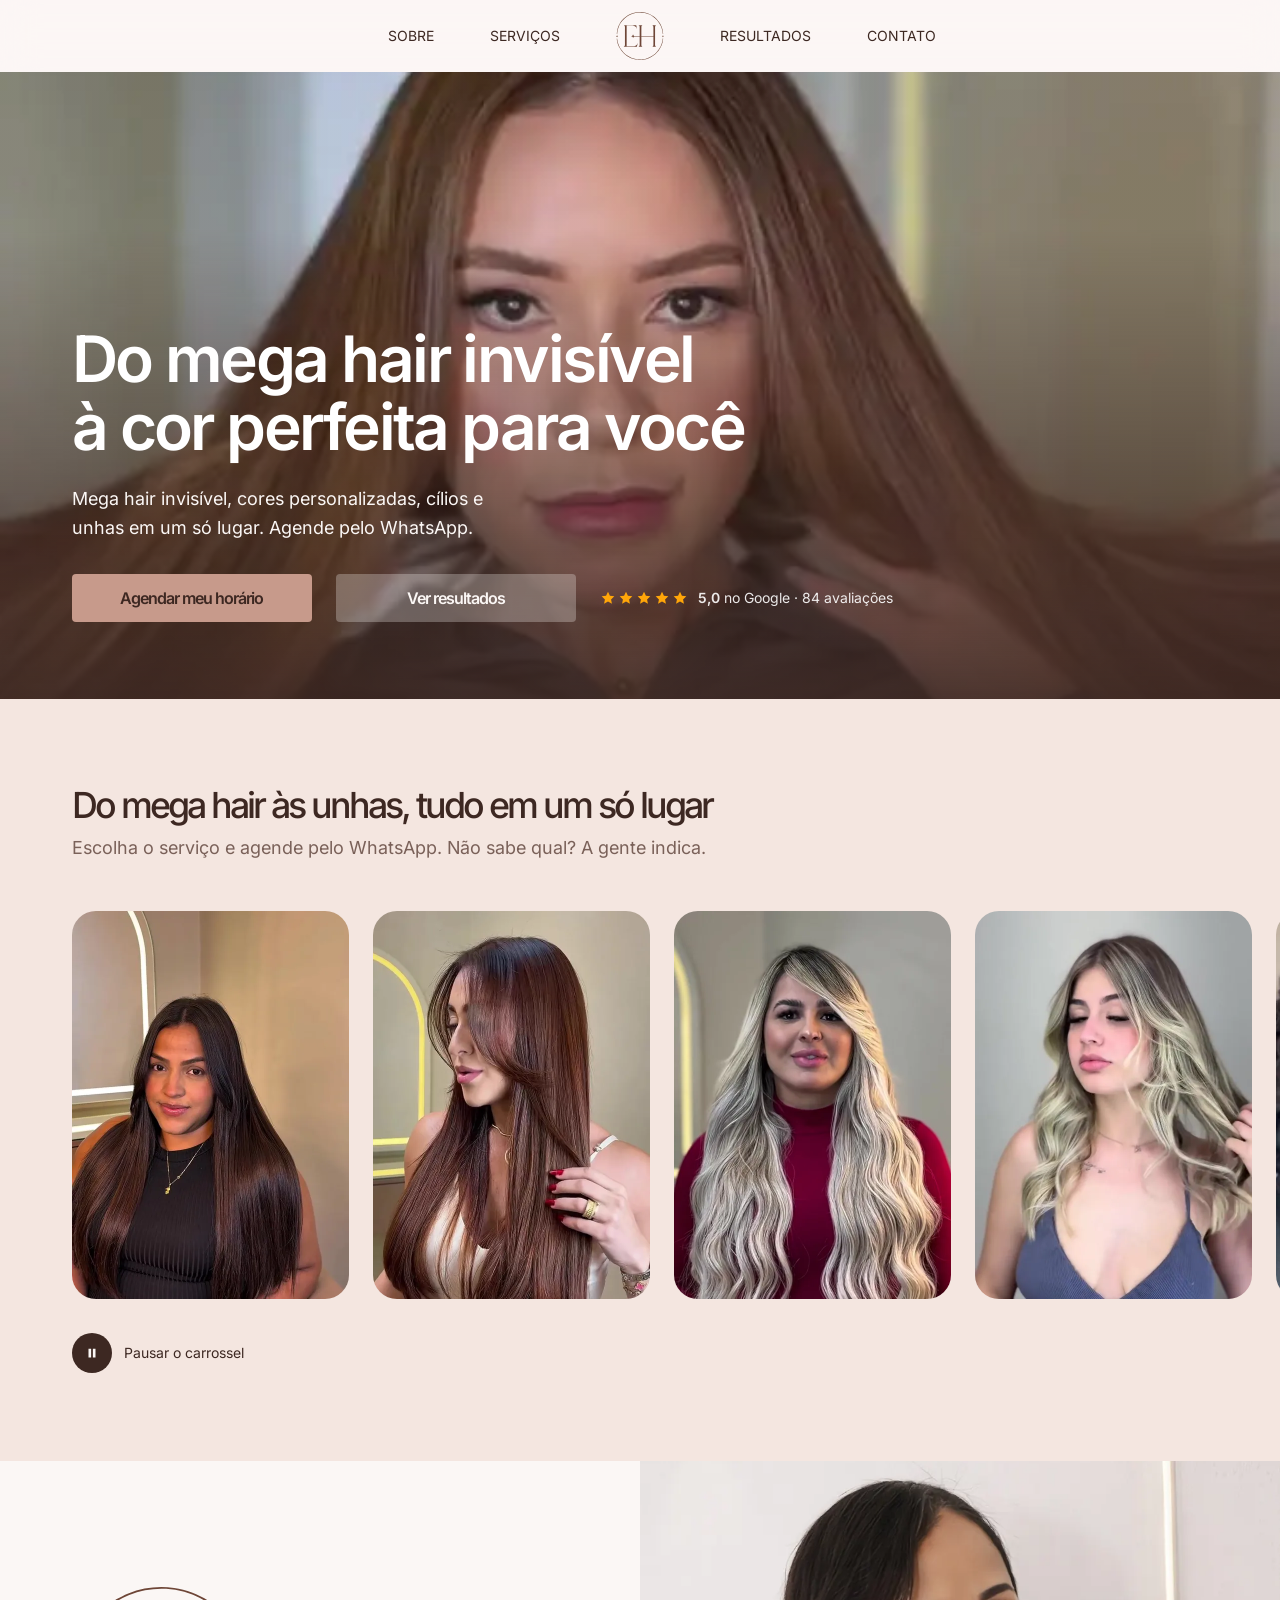
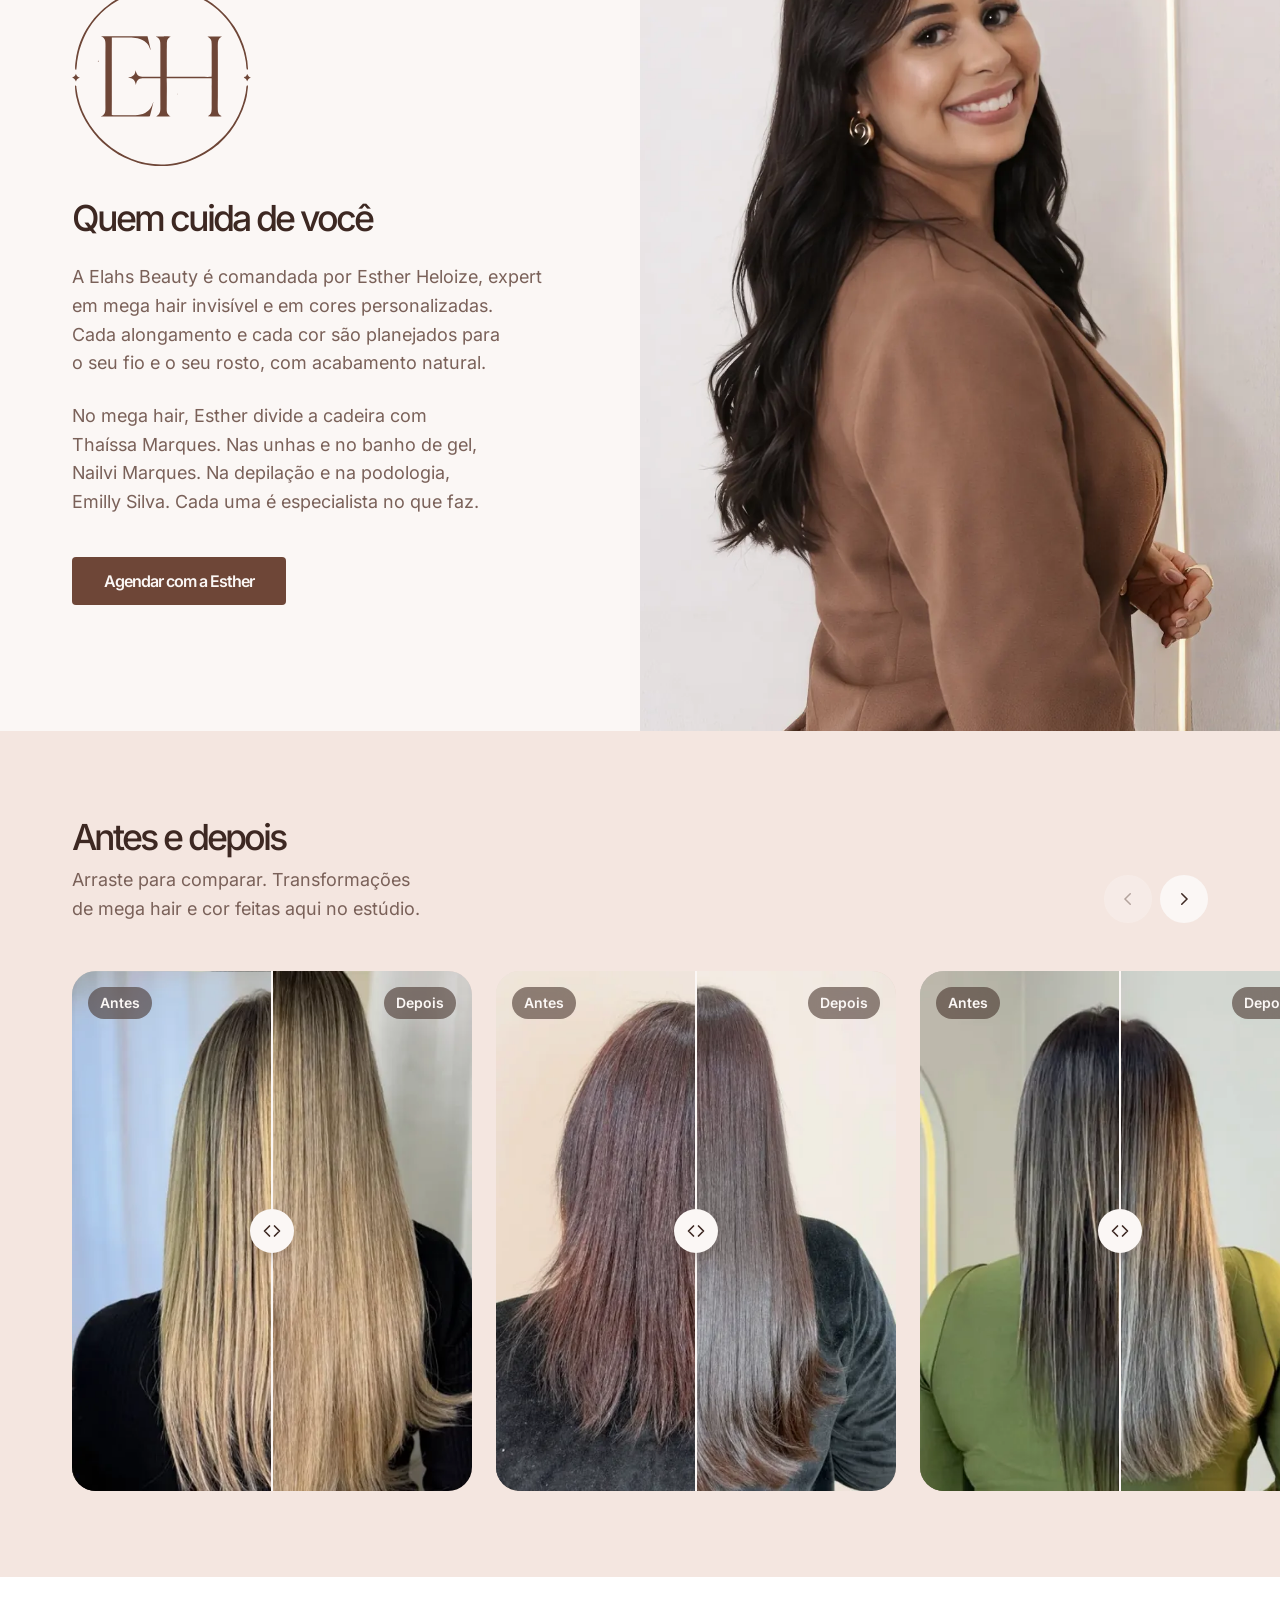
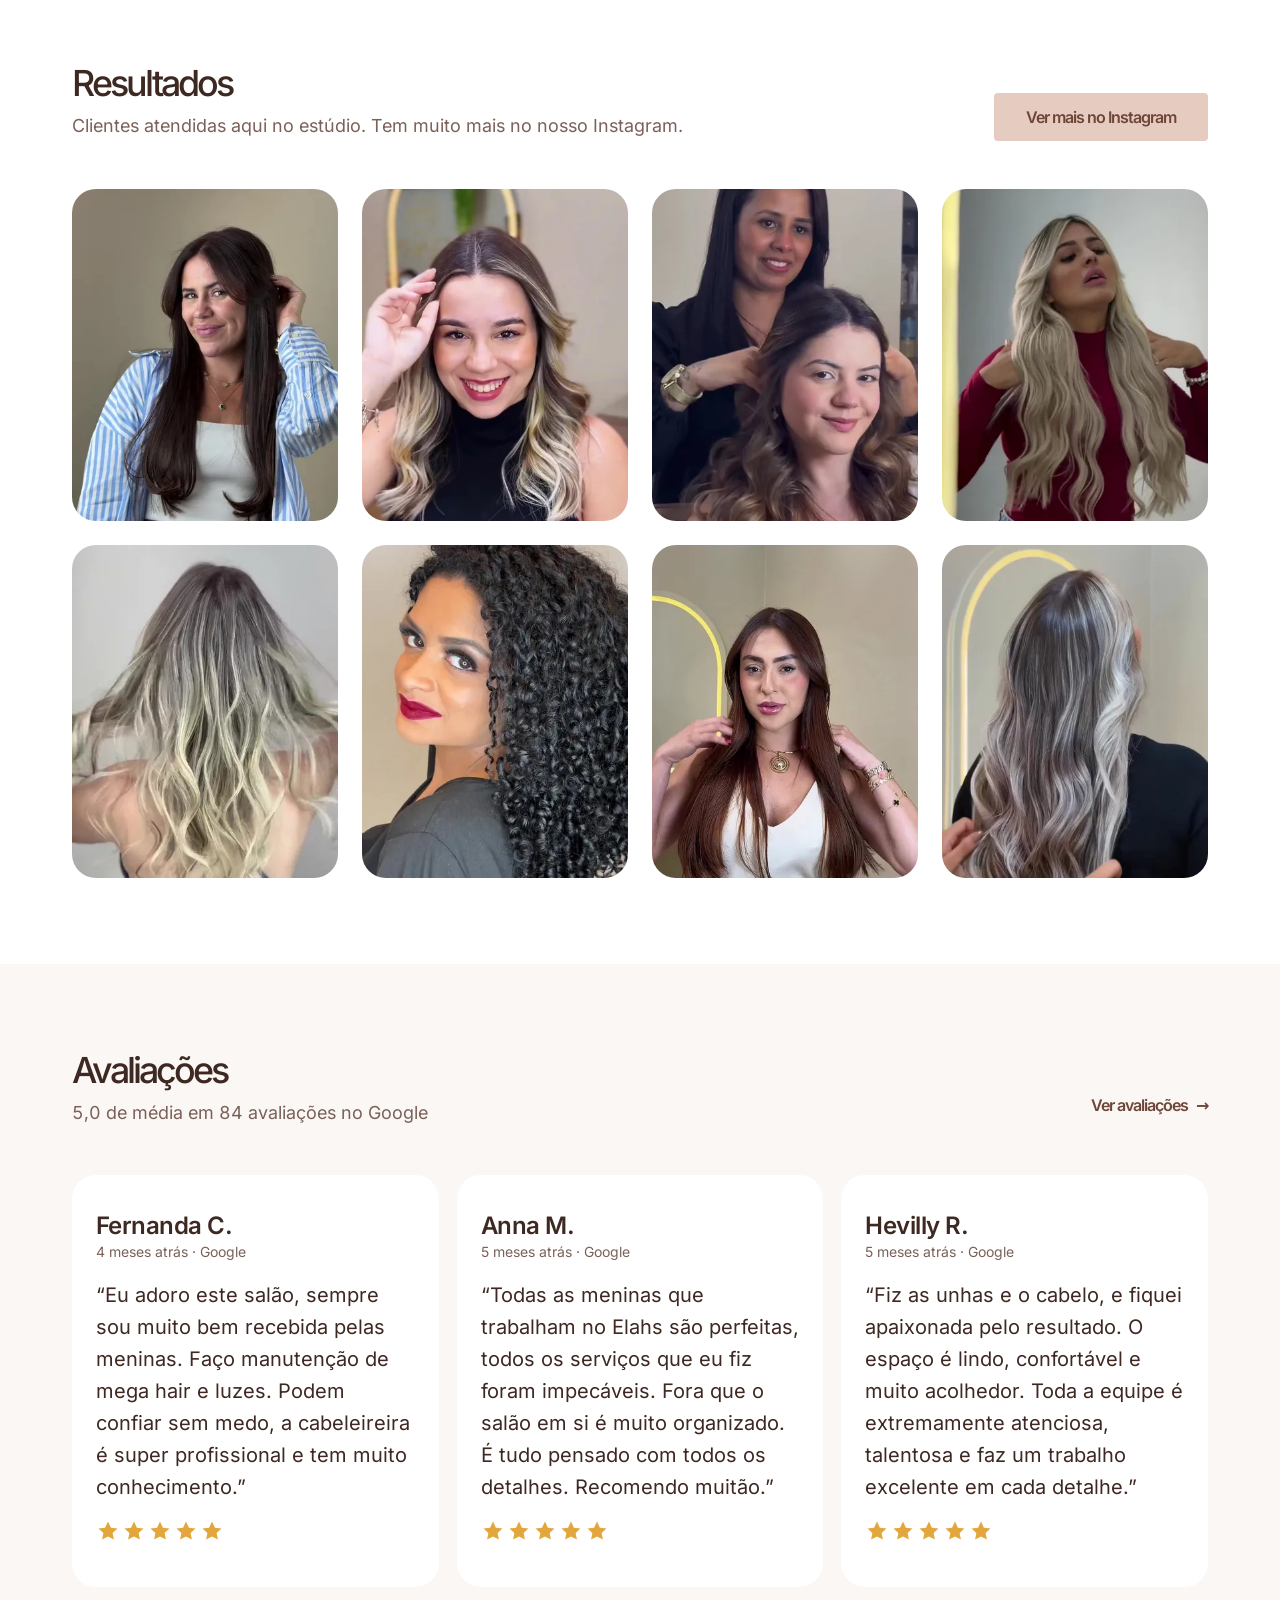
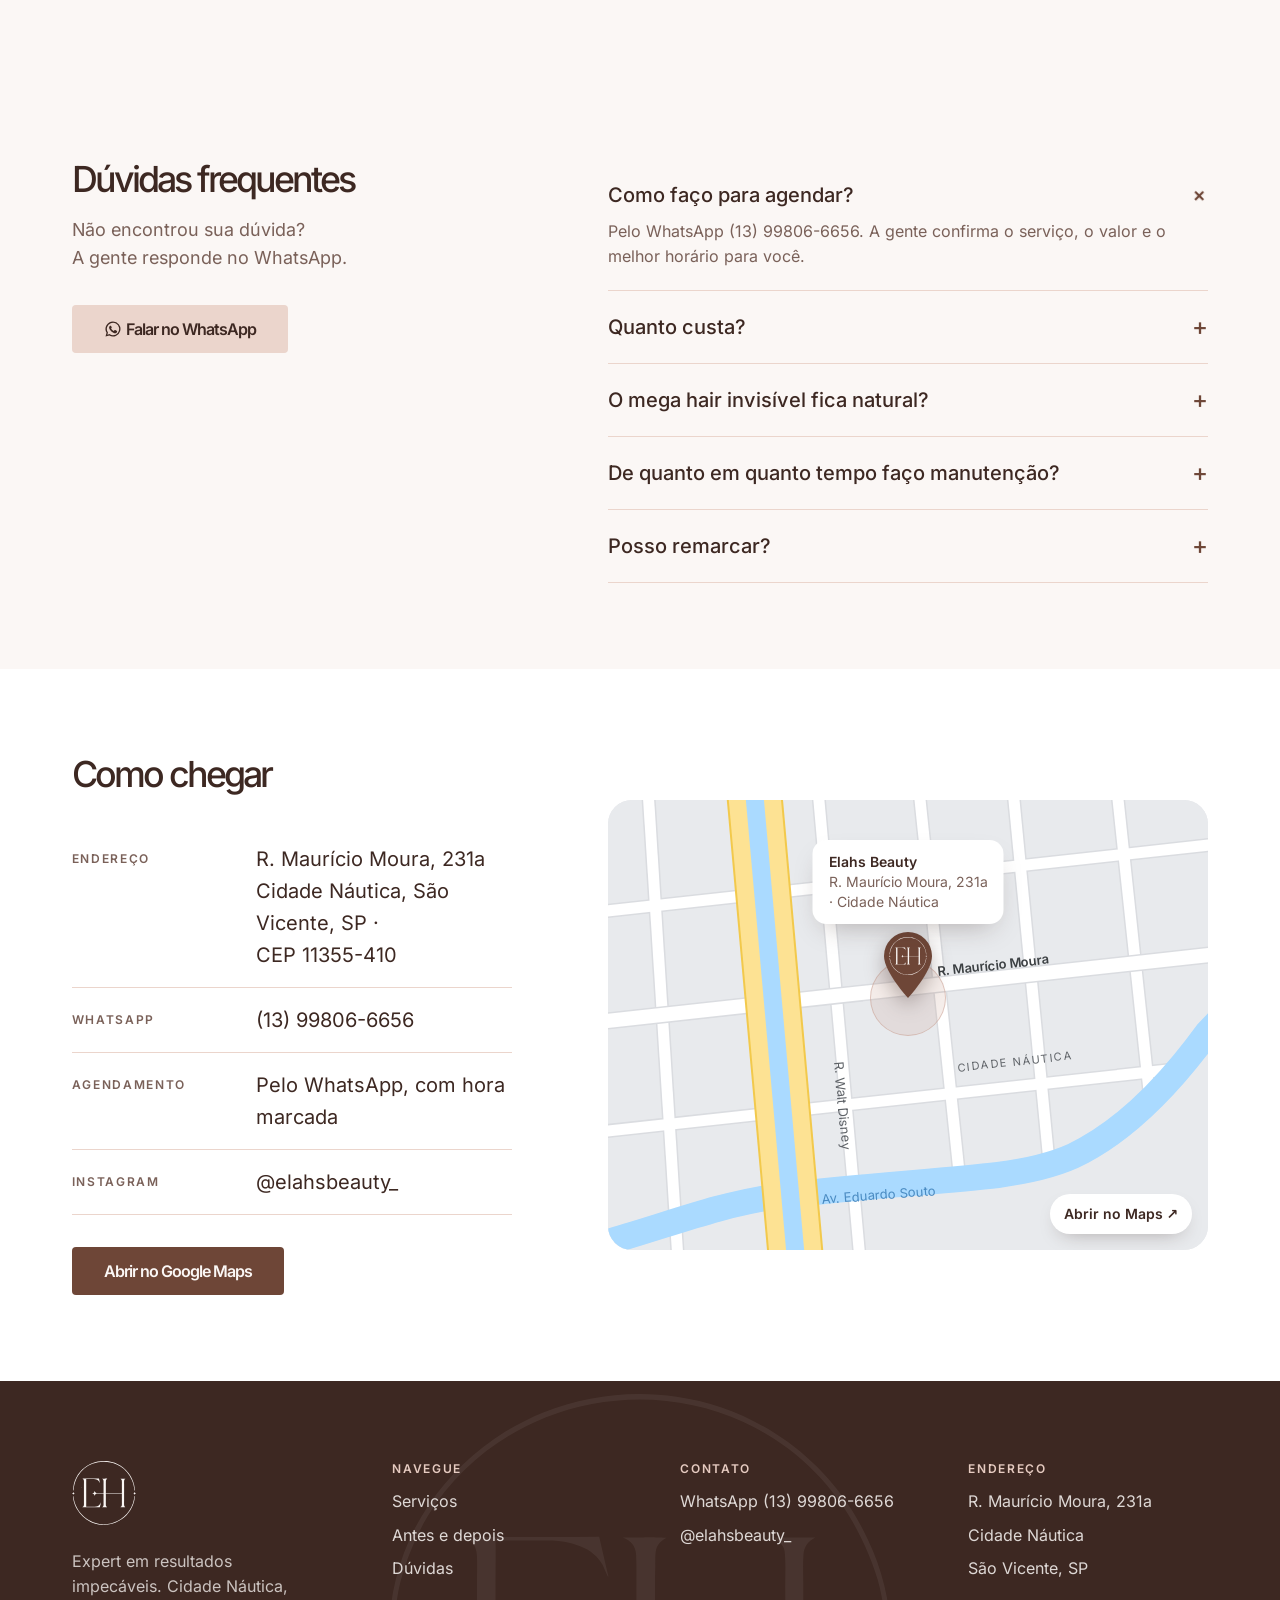
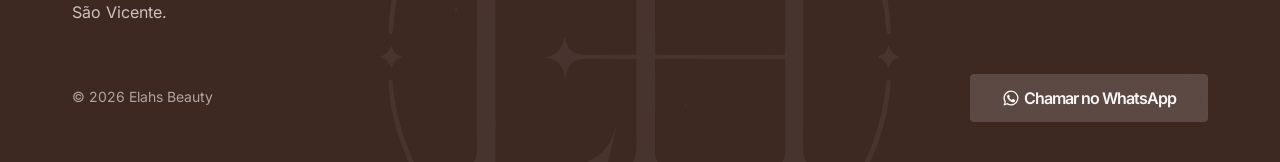
==== commit 51666db7: "Antes e depois: alça vai de ponta a ponta e a foto arrasta a fileira A comparação passa a ser feita " ====
--- a/site/index.html
+++ b/site/index.html
@@ -22,7 +22,7 @@
 <!-- Google Tag Manager: cole aqui o snippet do GTM (GA4 + Meta Pixel). Os cliques já vão para o dataLayer: whatsapp_click, como_chegar. -->
 <style>
 @font-face{font-family:'Inter';font-style:normal;font-weight:400 600;font-display:swap;src:url(fonts/inter-latin.woff2) format('woff2');unicode-range:U+0000-00FF,U+0131,U+0152-0153,U+02BB-02BC,U+02C6,U+02DA,U+02DC,U+0304,U+0308,U+0329,U+2000-206F,U+20AC,U+2122,U+2191,U+2193,U+2212,U+2215,U+FEFF,U+FFFD}
-:root{color-scheme:light;--porcelana:#FBF7F5;--creme:#F4E6E0;--linho:#EBD5CC;--areia:#C79A8B;--areia-clara:#E6CBC1;--cacau:#6E4637;--cacau-escuro:#3D2822;--oliva:#553830;--grafite:#3D2822;--grafite-suave:#7A6159;--rating:#E3A63B;--branco:#fff;--r-btn:4px;--r-card:24px;--font:"Inter",-apple-system,"Segoe UI",Roboto,system-ui,sans-serif;--g:max(20px,min(80px,5.6vw));--ease:cubic-bezier(.2,.7,.2,1);--sec:clamp(64px,6.7vw,96px)}*{box-sizing:border-box}html{scroll-behavior:smooth;scroll-padding-top:72px}body{margin:0;background:var(--porcelana);color:var(--grafite);font-family:var(--font);font-size:16px;line-height:1.6;-webkit-font-smoothing:antialiased;overflow-x:clip}img{display:block;max-width:100%}a{color:inherit}p,h1,h2,h3,ul,ol,dl,dd,figure,blockquote{margin:0}ul,ol{padding:0;list-style:none}:focus-visible{outline:2px solid var(--cacau);outline-offset:3px}.wrap{max-width:1440px;margin-inline:auto;padding-inline:var(--g)}section{padding-block:var(--sec)}h1,h2{text-wrap:balance}h2{font-size:clamp(32px,2.8vw,40px);line-height:1.15;font-weight:500;letter-spacing:-3px}h3{font-size:24px;line-height:30px;font-weight:600;letter-spacing:-.5px}.lead{font-size:clamp(17px,1.4vw,20px);line-height:1.6;color:var(--grafite-suave);max-width:36em}.head{display:grid;gap:8px}.sec-head{display:flex;flex-wrap:wrap;gap:24px 32px;justify-content:space-between;align-items:flex-end;margin-bottom:48px}.btn{display:inline-flex;align-items:center;justify-content:center;gap:12px;height:48px;padding:0 32px;border-radius:var(--r-btn);white-space:nowrap;font:600 16px/24px var(--font);letter-spacing:0;text-transform:none;text-decoration:none;border:1px solid transparent;transition:background .3s,color .3s,border-color .3s,transform .3s var(--ease)}.btn:hover{transform:translateY(-2px)}.btn svg{width:18px;height:18px;flex:none}.btn-primary{background:var(--cacau);color:var(--porcelana)}.btn-primary:hover{background:var(--cacau-escuro)}.btn-dark{background:var(--cacau-escuro);color:var(--porcelana)}.btn-dark:hover{background:var(--grafite)}.btn-secondary,.btn-wa-line{border-color:var(--grafite);color:var(--grafite)}.btn-secondary:hover{background:var(--grafite);color:var(--porcelana)}.btn-wa-line:hover{background:var(--oliva);border-color:var(--oliva);color:var(--porcelana)}.btn-photo{background:var(--porcelana);color:var(--grafite);border-color:var(--porcelana)}.btn-photo:hover{background:transparent;color:var(--porcelana)}.btn-photo-line{border-color:var(--porcelana);color:var(--porcelana)}.btn-photo-line:hover{background:var(--porcelana);color:var(--grafite)}.btn-foot{border-color:var(--linho);color:var(--porcelana)}.btn-foot:hover{background:var(--porcelana);color:var(--grafite)}.btn-wa{background:var(--oliva);color:var(--porcelana)}.cta-link{display:inline-flex;align-items:center;gap:8px;min-height:44px;font:600 16px/24px var(--font);letter-spacing:0;text-transform:none;color:var(--cacau);text-decoration:none}.cta-link span{transition:transform .3s var(--ease)}.cta-link:hover span{transform:translateX(4px)}.stars{display:inline-flex;gap:2px;color:var(--rating)}.stars svg{width:16px;height:16px}.nav{position:sticky;top:0;z-index:50;background:rgba(251,247,245,.78);-webkit-backdrop-filter:blur(18px) saturate(1.6);backdrop-filter:blur(18px) saturate(1.6);transition:box-shadow .35s var(--ease),background .35s}.nav-in{display:grid;grid-template-columns:1fr auto 1fr;align-items:center;gap:56px;height:72px;transition:height .35s var(--ease)}.nav ul{display:flex;gap:56px;justify-self:end}.nav ul:last-child{justify-self:start}.nav a.link{font-size:14px;line-height:22px;text-transform:uppercase;text-decoration:none;position:relative;padding-block:10px}.nav a.link::after{content:"";position:absolute;left:0;right:0;bottom:4px;height:1px;background:var(--cacau);transform:scaleX(0);transform-origin:left;transition:transform .35s var(--ease)}.nav a.link:hover::after{transform:scaleX(1)}.logo{display:inline-flex;align-items:center;min-height:44px}.logo img{height:48px;width:auto;transition:height .35s var(--ease)}.nav.scrolled{background:rgba(251,247,245,.66);box-shadow:0 10px 30px -22px rgba(61,40,34,.4)}.nav.scrolled .nav-in{height:60px}.nav.scrolled .logo img{height:40px}@supports not ((backdrop-filter:blur(1px)) or (-webkit-backdrop-filter:blur(1px))){.nav,.nav.scrolled{background:rgba(251,247,245,.96)}}@media (max-width:860px){.nav-in{display:flex;justify-content:center;height:64px}.nav ul{display:none}.logo img{height:40px}}.hero{position:relative;min-height:clamp(560px,49vw,707px);display:grid;align-items:end;overflow:hidden;background:#3D2822;color:var(--branco);padding-block:0}.hero-bg{position:absolute;inset:0;width:100%;height:100%;object-fit:cover;object-position:40% 35%}.hero::after{content:"";position:absolute;inset:0;background:linear-gradient(0deg,rgba(61,40,34,.92) 0%,rgba(61,40,34,.5) 38%,rgba(85,56,48,.08) 75%)}.hero-copy{position:relative;z-index:1;width:100%;padding-block:clamp(48px,6vw,80px);display:grid;gap:24px}.hero h1{font-weight:600;font-size:clamp(40px,5vw,72px);line-height:1.06;letter-spacing:clamp(-3px,-.2vw,-1.5px);max-width:13em}.hero-sub{font-size:clamp(17px,1.4vw,20px);line-height:1.6;color:var(--porcelana);max-width:40em}.hero-act{display:flex;flex-wrap:wrap;align-items:center;gap:16px 24px;margin-top:8px}.hero-act .btn{min-width:240px}.hero-rating{display:inline-flex;align-items:center;gap:10px;min-height:44px;font-size:14px;color:rgba(255,255,255,.9);text-decoration:none}.hero-rating .stars{color:#FFA609}.hero-rating:hover span{text-decoration:underline;text-underline-offset:4px}@media (max-width:640px){.hero{min-height:calc(100svh - 64px);max-height:760px}.hero-act .btn{flex:1 1 100%}}.svc{background:var(--creme);overflow:hidden}.car{padding-left:var(--g);margin-inline:auto;max-width:none}@media (min-width:1440px){.car{padding-left:calc((100vw - 1440px)/2 + var(--g))}}.car-track{display:flex;width:max-content;animation:loop 72s linear infinite}.car-set{display:flex;gap:24px;padding-right:24px}@keyframes loop{to{transform:translate3d(-50%,0,0)}}.car:hover .car-track,.car:focus-within .car-track,.car.paused .car-track{animation-play-state:paused}.svc-card{position:relative;display:block;width:277px;height:388px;border-radius:var(--r-card);overflow:hidden;background:var(--linho);color:var(--porcelana);text-decoration:none;isolation:isolate}.svc-card img{width:100%;height:100%;object-fit:cover;transition:transform 1.4s var(--ease)}.svc-card::after{content:"";position:absolute;inset:0;background:linear-gradient(180deg,rgba(61,40,34,0) 0%,rgba(61,40,34,.05) 40%,rgba(61,40,34,.45) 68%,rgba(61,40,34,.82) 100%);opacity:0;transition:opacity .5s var(--ease)}.svc-info{position:absolute;z-index:1;text-shadow:0 1px 14px rgba(61,40,34,.45);left:24px;right:24px;bottom:24px;display:grid;gap:8px;opacity:0;transform:translateY(14px);transition:opacity .45s var(--ease),transform .55s var(--ease)}.svc-name{font-size:24px;line-height:30px;font-weight:600;letter-spacing:-.5px}.svc-desc{font-size:14px;line-height:22px;opacity:.85}.svc-go{margin-top:8px;font-size:16px;line-height:24px;font-weight:600}.svc-go span{display:inline-block;transition:transform .3s var(--ease)}.svc-card:hover .svc-go span{transform:translateX(4px)}.svc-card:hover::after,.svc-card:focus-visible::after,.car.paused .svc-card::after{opacity:1}.svc-card:hover .svc-info,.svc-card:focus-visible .svc-info,.car.paused .svc-info{opacity:1;transform:none}.svc-card:hover img,.svc-card:focus-visible img{transform:scale(1.06)}.svc-card:focus-visible{outline-offset:-4px;outline-color:var(--porcelana)}.car-ctl{margin-top:32px}.car-btn{display:inline-flex;align-items:center;gap:12px;min-height:44px;padding:0;border:0;background:none;font:400 14px/22px var(--font);color:var(--grafite);cursor:pointer}.car-ic{width:40px;height:40px;border-radius:50%;background:var(--grafite);color:var(--porcelana);display:grid;place-items:center;transition:transform .3s var(--ease),background .3s}.car-btn:hover .car-ic{transform:scale(1.08);background:var(--cacau-escuro)}.car-ic svg{width:14px;height:14px}.car-ic .i-play,.car.paused ~ .car-ctl .i-pause{display:none}.car.paused ~ .car-ctl .i-play{display:block}@media (max-width:760px),(prefers-reduced-motion:reduce){.car{overflow-x:auto;scroll-snap-type:x mandatory;scroll-padding-left:var(--g);padding-bottom:8px;scrollbar-width:none;-webkit-overflow-scrolling:touch;overscroll-behavior-x:contain}.car::-webkit-scrollbar{display:none}.car-track{animation:none}.car-set{padding-right:var(--g)}.car-set[aria-hidden]{display:none}.car-set li{scroll-snap-align:start}.svc-card::after{opacity:1}.svc-info{opacity:1;transform:none}.car-ctl{display:none}}@media (max-width:760px){.svc-card{width:248px;height:340px}.svc-desc{display:none}}.team{display:grid;grid-template-columns:1fr 1fr;background:var(--porcelana);padding:0}.team-txt{display:grid;gap:24px;align-content:center;justify-items:start;padding:var(--sec) clamp(24px,6vw,96px) var(--sec) max(var(--g),calc((100vw - 1440px)/2 + var(--g)))}.team-logo{width:clamp(180px,20vw,272px);height:auto;margin-bottom:16px}.team-txt .btn{margin-top:16px}.team-ph{position:relative;overflow:hidden;min-height:clamp(560px,68vw,977px)}.team-ph img{position:absolute;inset:0;width:100%;height:100%;object-fit:cover;object-position:50% 40%}.team-ph{margin:0}.tag{position:absolute;z-index:1;padding:12px 24px;border-radius:var(--r-btn);background:var(--cacau);color:var(--porcelana);font-size:clamp(16px,1.7vw,24px);line-height:30px;font-weight:600;letter-spacing:-.5px;white-space:nowrap}.tag.t1{left:8.3%;top:57.6%}.tag.t2{left:59.2%;top:67.3%}@media (max-width:640px){.tag{padding:6px 14px;line-height:24px}.tag.t1{left:6%}.tag.t2{left:auto;right:6%}}@media (max-width:900px){.team{grid-template-columns:1fr}.team-txt{padding-inline:var(--g)}.team-ph{min-height:0;aspect-ratio:4/5}}.how{position:relative;overflow:hidden;background:var(--oliva);color:var(--porcelana);isolation:isolate}.how h2{color:var(--porcelana)}.how-mark{position:absolute;z-index:-1;right:-4%;top:50%;width:min(1129px,110vw);aspect-ratio:1129/412;color:var(--porcelana);opacity:.05;transform:translateY(calc(-50% + var(--py,0px)));pointer-events:none}.steps{display:grid;grid-template-columns:repeat(3,1fr);gap:48px}.steps li{display:grid;gap:12px;align-content:start}.steps .n{font-size:40px;line-height:46px;font-weight:500;letter-spacing:-3px;color:var(--areia-clara);margin-bottom:12px}.steps p{color:rgba(255,255,255,.8);max-width:22em}@media (max-width:760px){.steps{grid-template-columns:1fr;gap:32px}}.res{background:var(--branco)}.res-grid{display:grid;grid-template-columns:repeat(4,1fr);gap:24px}.res-grid li{aspect-ratio:4/5;border-radius:var(--r-card);overflow:hidden;background:var(--linho)}.res-grid img{width:100%;height:100%;object-fit:cover;transition:transform 1.2s var(--ease)}.res-grid li:hover img{transform:scale(1.05)}@media (max-width:900px){.res-grid{grid-template-columns:repeat(2,1fr);gap:12px}.res-grid li{border-radius:16px}}.reviews{background:var(--branco)}.rev-grid{display:grid;grid-template-columns:repeat(3,1fr);gap:24px}.rev{height:100%;background:var(--branco);border-radius:var(--r-card);padding:36px 24px;display:grid;gap:16px;align-content:start}.rev-stars .stars svg{width:24px;height:24px}.rev figcaption{display:grid}.rev b{font-size:24px;line-height:30px;font-weight:600;letter-spacing:-.5px}.rev figcaption span{font-size:14px;line-height:22px;color:var(--grafite-suave)}.rev blockquote{font-size:20px;line-height:32px}@media (max-width:1000px){.rev-grid{grid-template-columns:1fr;max-width:640px}}@media (max-width:640px){.rev{padding:0}.rev blockquote{font-size:18px;line-height:28px}}.faq-s{background:var(--porcelana)}.faq{display:grid;grid-template-columns:minmax(0,440px) 1fr;gap:96px}.faq .intro{display:grid;gap:16px;align-content:start;justify-items:start}.faq h2{font-size:clamp(40px,3.9vw,56px);line-height:1.07}.faq .intro .btn{margin-top:16px}details{border-bottom:1px solid var(--linho)}summary{list-style:none;cursor:pointer;display:flex;justify-content:space-between;gap:24px;padding-block:20px;font-size:20px;line-height:32px;font-weight:500}summary::-webkit-details-marker{display:none}summary::after{content:"+";color:var(--cacau);font-size:24px;line-height:32px;transition:transform .35s var(--ease)}details[open] summary::after{transform:rotate(45deg)}details p{margin-top:-12px;padding-bottom:20px;color:var(--grafite-suave);max-width:42em}details[open] p{animation:fade .45s var(--ease)}@keyframes fade{from{opacity:0;transform:translateY(-6px)}}@media (max-width:900px){.faq{grid-template-columns:1fr;gap:40px}}.visit-s{background:var(--porcelana)}.visit{display:grid;grid-template-columns:1fr minmax(0,600px);gap:96px;align-items:center}.visit .txt{display:grid;gap:32px;justify-items:start;min-width:0}.visit dl{display:grid;width:100%}.visit dl div{display:grid;grid-template-columns:160px 1fr;gap:24px;padding-block:16px}.visit dt{font-size:12px;line-height:16px;font-weight:600;letter-spacing:.14em;text-transform:uppercase;color:var(--grafite-suave);padding-top:8px}.visit dd{font-size:20px;line-height:32px}.visit dd a{text-decoration:none}.visit dd a:hover{text-decoration:underline;text-underline-offset:4px}.visit-ph{aspect-ratio:600/430;overflow:hidden;border-radius:var(--r-card)}.visit-ph img{width:100%;height:100%;object-fit:cover}@media (max-width:1100px){.visit{grid-template-columns:1fr;gap:48px}}@media (max-width:560px){.visit dl div{grid-template-columns:1fr;gap:4px}.visit dd{font-size:18px;line-height:28px}}footer{position:relative;overflow:hidden;isolation:isolate;background:var(--grafite);color:var(--porcelana);padding-block:80px calc(40px + env(safe-area-inset-bottom,0px))}.foot{display:grid;grid-template-columns:1fr 240px 240px 240px;gap:48px}.foot .logo img{height:64px;filter:brightness(0) invert(.96) sepia(.15)}.foot p{opacity:.75;margin-top:16px;max-width:14em}.foot .fh{margin:0 0 12px;font-size:12px;line-height:16px;font-weight:600;letter-spacing:.14em;text-transform:uppercase;color:var(--areia-clara)}.foot ul{display:grid;gap:8px}.foot li{opacity:.85}.foot a{text-decoration:none}.foot a:hover{text-decoration:underline}.foot-mark{position:absolute;z-index:-1;left:50%;top:67px;width:min(1129px,90vw);aspect-ratio:1129/412;color:var(--cacau);transform:translateX(-50%);opacity:.12;pointer-events:none}.base{margin-top:48px;padding-top:24px;border-top:1px solid rgba(251,247,245,.15);display:flex;flex-wrap:wrap;gap:16px;justify-content:space-between;align-items:center;font-size:14px}.base>span{opacity:.6}@media (max-width:900px){.foot{grid-template-columns:1fr 1fr}}@media (max-width:520px){.foot{grid-template-columns:1fr}}.mbar{position:fixed;left:0;right:0;bottom:0;z-index:55;display:none;gap:8px;padding:10px var(--g) calc(10px + env(safe-area-inset-bottom,0px));background:rgba(251,247,245,.94);-webkit-backdrop-filter:blur(10px);backdrop-filter:blur(10px);border-top:1px solid var(--linho);transform:translateY(110%);transition:transform .45s var(--ease)}.mbar .btn{flex:1;padding:0 12px}.mbar .btn-wa{flex:0 0 52px}.mbar.show{transform:none}@media (max-width:760px){.mbar{display:flex}footer{padding-bottom:calc(110px + env(safe-area-inset-bottom,0px))}}.skip{position:absolute;left:16px;top:-60px;z-index:100;background:var(--grafite);color:var(--porcelana);padding:12px 16px;border-radius:var(--r-btn);text-decoration:none;font-weight:600}.skip:focus{top:12px}main:focus{outline:none}@media (prefers-reduced-motion:no-preference){.js .pre{opacity:0;transform:translateY(32px)}.js .pre.in{opacity:1;transform:none;transition:opacity 1s var(--ease),transform 1s var(--ease);transition-delay:var(--d,0ms)}.js .pre[data-slide]{transform:translateX(96px)}.js .pre[data-slide].in{transform:none;transition-duration:1.4s}.js .pre[data-mask]{opacity:1;transform:none;clip-path:inset(18% 0 0 0 round var(--mr,0px))}.js .pre[data-mask] img{transform:scale(1.14)}.js .pre[data-mask].in{clip-path:inset(0 0 0 0 round var(--mr,0px));transition:clip-path 1.4s var(--ease)}.js .pre[data-mask].in img{transform:none;transition:transform 1.8s var(--ease)}.visit-ph{--mr:24px}.js .steps li.pre .n{display:inline-block;transform:translateY(16px);opacity:0}.js .steps li.pre.in .n{transform:none;opacity:1;transition:all .9s var(--ease) calc(var(--d,0ms) + 200ms)}.hero-bg{animation:heroZoom 2.6s var(--ease) both}@keyframes heroZoom{from{transform:scale(1.08)}}.hero-copy>*{animation:rise 1s var(--ease) both}.hero-copy>:nth-child(2){animation-delay:.12s}.hero-copy>:nth-child(3){animation-delay:.24s}@keyframes rise{from{opacity:0;transform:translateY(24px)}}.js footer:not(.seen) .foot-mark{transform:translate(-50%,48px);opacity:0}.js .foot-mark{transition:transform 1.6s var(--ease),opacity 1.6s var(--ease)}}@media (prefers-reduced-motion:reduce){html{scroll-behavior:auto}}@media (max-width:640px){:root{--g:20px}summary{font-size:18px;line-height:28px}.sec-head{flex-direction:column;align-items:stretch;gap:24px}.sec-head .cta-link{align-self:flex-start}.btn{width:100%;min-height:48px;white-space:normal;text-align:center}.team-txt{justify-items:stretch}.team-txt .team-logo{justify-self:start}.faq .intro,.visit .txt{justify-items:stretch}.base{flex-direction:column;align-items:stretch}.mbar .btn-wa{width:52px}.foot ul{gap:4px}.foot ul a{display:inline-flex;align-items:center;min-height:44px}.visit dd a{display:inline-flex;align-items:center;min-height:44px}}.nw{white-space:nowrap}.svc-cta-m,.rev-more{display:none}.b-m{font-weight:inherit}.btn-outline{border-color:var(--cacau-escuro);color:var(--cacau-escuro)}.btn-outline:hover{background:var(--cacau-escuro);color:var(--porcelana)}@media (max-width:640px){.svc{padding-bottom:48px}.svc .sec-head .btn{display:none}.svc-cta-m{display:block;margin-top:32px}.rev-link{display:none}.rev-more{display:flex;margin-top:32px}.rev-grid{gap:40px}.rev{padding:24px}.rev b{font-size:20px;line-height:28px;font-weight:700;letter-spacing:-.3px}.b-m{font-weight:700;color:var(--grafite)}.foot-mark{top:auto;bottom:80px;width:calc(100% - 40px)}}.fcol summary{list-style:none;cursor:default}.fcol summary::-webkit-details-marker{display:none}@media (max-width:640px){.foot{gap:0}.foot>div:first-child{padding-bottom:24px}.fcol{border-bottom:1px solid rgba(251,247,245,.15)}.fcol summary{display:flex;align-items:center;justify-content:space-between;min-height:52px;cursor:pointer}.fcol summary .fh{margin:0}.fcol summary::after{content:"";width:14px;height:14px;flex:none;background:linear-gradient(var(--areia-clara),var(--areia-clara)) center/14px 1.5px no-repeat,linear-gradient(var(--areia-clara),var(--areia-clara)) center/1.5px 14px no-repeat;transition:transform .35s var(--ease)}.fcol[open] summary::after{transform:rotate(45deg)}.fcol ul{padding-bottom:16px}.fcol[open] ul{animation:fade .45s var(--ease)}.base{margin-top:32px;border-top:0;padding-top:0}.base .btn-foot{display:none}}.btn{border:0;letter-spacing:-1px}.btn:has(svg){gap:4px}.btn-secondary,.btn-wa-line{background:var(--linho);color:var(--grafite)}.btn-secondary:hover,.btn-wa-line:hover{background:var(--areia-clara);color:var(--grafite)}.btn-photo{background:var(--porcelana);color:var(--grafite)}.btn-photo:hover{background:rgba(251,247,245,.16);color:var(--porcelana)}.btn-photo-line,.btn-foot{background:rgba(251,247,245,.16);color:var(--porcelana);-webkit-backdrop-filter:blur(8px);backdrop-filter:blur(8px)}.btn-photo-line:hover,.btn-foot:hover{background:rgba(251,247,245,.28);color:var(--porcelana)}.btn-outline{background:var(--creme);color:var(--cacau-escuro)}.btn-outline:hover{background:var(--linho);color:var(--cacau-escuro)}.btn-wa:hover{background:#47302A}.cta-link{letter-spacing:-1px}.reviews{background:var(--porcelana)}.rev-grid{gap:18px}.rev{background:var(--branco);border-radius:var(--r-card);padding:36px 24px}.faq h2{font-size:clamp(32px,2.8vw,40px);line-height:1.15}.visit dl div{border-bottom:1px solid var(--linho)}@media (max-width:640px){.lead,.hero-sub{font-size:16px;line-height:26px}.reviews .lead{font-size:18px;line-height:28px}.rev-grid{gap:40px}.rev{padding:24px}.rev b{font-size:20px;line-height:32px;font-weight:700;letter-spacing:0}.rev blockquote{font-size:18px;line-height:28px}}.car-hint{display:none}@media (max-width:760px),(prefers-reduced-motion:reduce){.car-hint{display:flex;align-items:center;gap:12px;margin-top:20px}.car-prog{position:relative;flex:0 0 72px;height:3px;border-radius:3px;background:rgba(61,40,34,.12);overflow:hidden}.car-prog i{position:absolute;inset:0 auto 0 0;width:var(--p,22%);border-radius:3px;background:var(--cacau);transition:width .2s linear}.car-hint-t{font-size:14px;line-height:22px;color:var(--grafite-suave)}.svc-cta-m{margin-top:24px}}.tag{display:inline-flex;align-items:center;gap:10px;--mx:0px;--my:0px;--lift:0px;transform:translate3d(var(--mx),calc(var(--my) + var(--lift)),0);transition:transform .6s var(--ease),background .3s,box-shadow .3s;box-shadow:0 10px 24px -14px rgba(61,40,34,.55)}.tag::before{content:"";width:8px;height:8px;border-radius:50%;background:var(--porcelana);flex:none;box-shadow:0 0 0 0 rgba(251,247,245,.6)}.team-ph img{transition:transform 1.6s var(--ease)}@media (hover:hover) and (pointer:fine){.team-ph:hover img,.js .team-ph.pre.in:hover img{transform:scale(1.03)}.team-ph .tag{pointer-events:auto;cursor:default}.team-ph .tag:hover{--lift:-4px;background:var(--cacau-escuro);box-shadow:0 16px 28px -14px rgba(61,40,34,.7)}.team-ph.moving .tag{transition:transform .25s linear,background .3s,box-shadow .3s}}.team-ph.tapped .tag{--lift:-4px;background:var(--cacau-escuro)}@media (prefers-reduced-motion:no-preference){.js .team-ph.pre .tag{opacity:0;transform:translate3d(0,18px,0) scale(.92)}.js .team-ph.pre.in .tag{opacity:1;transform:translate3d(var(--mx),calc(var(--my) + var(--lift)),0);transition:opacity .7s var(--ease),transform .9s var(--ease),background .3s,box-shadow .3s}.js .team-ph.pre.in .tag.t1{transition-delay:.9s}.js .team-ph.pre.in .tag.t2{transition-delay:1.15s}.js .team-ph.in .tag::before{animation:tagPulse 1.4s var(--ease) 2;animation-delay:1.6s}.js .team-ph.in .tag.t2::before{animation-delay:1.85s}@keyframes tagPulse{0%{box-shadow:0 0 0 0 rgba(251,247,245,.65)}100%{box-shadow:0 0 0 10px rgba(251,247,245,0)}}}@media (prefers-reduced-motion:reduce){.tag,.team-ph img{transition:none}}.js .team-ph.pre.in.settled .tag.t1,.js .team-ph.pre.in.settled .tag.t2{transition-delay:0s}.js .team-ph.pre.in.settled .tag{transition:transform .6s var(--ease),background .3s,box-shadow .3s}.sec-cta-m{display:none}@media (max-width:640px){.how .sec-head .btn,.res .sec-head .btn{display:none}.sec-cta-m{display:block;margin-top:40px}.res .sec-cta-m{margin-top:32px}}.visit-ph{position:relative;isolation:isolate}.visit-ph img{transition:opacity .5s var(--ease),transform 1.2s var(--ease)}.map-slot{position:absolute;inset:0;z-index:1;opacity:0;transition:opacity .5s var(--ease);background:var(--linho)}.map-slot iframe{display:block;width:100%;height:100%;border:0}.visit-ph.show-map .map-slot{opacity:1}.visit-ph.show-map img{opacity:0;transform:scale(1.04)}.map-toggle{position:absolute;z-index:2;left:16px;bottom:16px;display:inline-flex;align-items:center;gap:8px;min-height:44px;padding:0 18px 0 12px;border:0;border-radius:999px;background:rgba(251,247,245,.92);-webkit-backdrop-filter:blur(10px);backdrop-filter:blur(10px);color:var(--grafite);font:600 16px/24px var(--font);letter-spacing:-.5px;cursor:pointer;box-shadow:0 12px 28px -16px rgba(61,40,34,.6);transition:transform .35s var(--ease),box-shadow .35s var(--ease),background .3s}.map-toggle:hover{transform:translateY(-2px);box-shadow:0 18px 32px -16px rgba(61,40,34,.65)}.map-toggle:active{transform:translateY(0) scale(.98)}.pin{position:relative;display:grid;place-items:center;width:28px;height:28px;border-radius:50%;background:var(--cacau);color:var(--porcelana)}.pin svg{width:16px;height:16px}.pin::after{content:"";position:absolute;inset:0;border-radius:50%;box-shadow:0 0 0 0 rgba(110,70,55,.5)}.map-toggle:hover .pin svg{animation:pinHop .6s var(--ease)}@keyframes pinHop{0%,100%{transform:none}40%{transform:translateY(-4px)}70%{transform:translateY(1px)}}@media (prefers-reduced-motion:no-preference){.js .visit-ph.pre .map-toggle{opacity:0;transform:translateY(12px)}.js .visit-ph.pre.in .map-toggle{opacity:1;transform:none;transition:opacity .6s var(--ease) 1s,transform .7s var(--ease) 1s}.js .visit-ph.in .pin svg{animation:pinDrop .8s var(--ease) 1.2s both}.js .visit-ph.in .pin::after{animation:pinPulse 1.4s var(--ease) 1.9s 2}@keyframes pinDrop{0%{transform:translateY(-14px);opacity:0}60%{transform:translateY(2px);opacity:1}100%{transform:none}}@keyframes pinPulse{from{box-shadow:0 0 0 0 rgba(110,70,55,.5)}to{box-shadow:0 0 0 12px rgba(110,70,55,0)}}}@media (max-width:640px){.map-toggle{left:12px;bottom:12px}}.visit-ph:not(.show-map) .map-slot{pointer-events:none;visibility:hidden;transition:opacity .5s var(--ease),visibility 0s .5s}.fcol{border-bottom:0}.fcol summary{padding:0;font-size:inherit;line-height:inherit;font-weight:inherit;display:block}.fcol summary::after{content:none}.fcol[open] ul{animation:none}@media (max-width:640px){.fcol{border-bottom:1px solid rgba(251,247,245,.15)}.fcol summary{display:flex;padding:0}.fcol summary::after{content:""}.fcol[open] ul{animation:fade .45s var(--ease)}}.count{font-variant-numeric:tabular-nums}@media (prefers-reduced-motion:no-preference){.js .rev-grid li.pre .rev-stars svg{opacity:0;transform:scale(0)}.js .rev-grid li.pre.in .rev-stars svg{animation:starBoom .7s cubic-bezier(.2,.9,.25,1.3) both;animation-delay:calc(var(--d,0ms) + 550ms)}.js .rev-grid li.pre.in .rev-stars svg:nth-child(2){animation-delay:calc(var(--d,0ms) + 660ms)}.js .rev-grid li.pre.in .rev-stars svg:nth-child(3){animation-delay:calc(var(--d,0ms) + 770ms)}.js .rev-grid li.pre.in .rev-stars svg:nth-child(4){animation-delay:calc(var(--d,0ms) + 880ms)}.js .rev-grid li.pre.in .rev-stars svg:nth-child(5){animation-delay:calc(var(--d,0ms) + 990ms)}@keyframes starBoom{0%{opacity:0;transform:scale(0) rotate(-35deg)}55%{opacity:1;transform:scale(1.4) rotate(8deg);filter:drop-shadow(0 0 6px rgba(227,166,59,.85))}78%{transform:scale(.9) rotate(-2deg)}100%{opacity:1;transform:none;filter:none}}}.tag{font-size:15px;line-height:20px;letter-spacing:-.2px;padding:8px 14px 8px 12px;gap:8px}.tag::before{width:6px;height:6px}.tn{display:inline-block;min-width:1px}.tag.typing .tn::after{content:"";display:inline-block;width:1.5px;height:1em;margin-left:2px;vertical-align:-2px;background:currentColor;animation:caret .7s steps(1) infinite}@keyframes caret{50%{opacity:0}}@media (max-width:640px){.tag{font-size:13px;line-height:18px;padding:6px 12px 6px 10px;gap:6px}}.tag{font-size:14px;line-height:20px}@media (max-width:640px){.tag{font-size:14px;line-height:18px}}.btn-hero{background:var(--porcelana);color:var(--grafite)}.btn-hero:hover{background:var(--branco);color:var(--grafite)}.hero .btn-photo-line{background:rgba(251,247,245,.28)}.hero .btn-photo-line:hover{background:rgba(251,247,245,.38)}@media (max-width:640px){.hero-copy{padding-top:48px;padding-bottom:28px;gap:20px}.hero-act{gap:12px 24px;margin-top:4px}}.visit-s{background:var(--branco)}.tag::before{box-shadow:none;animation:none!important}.js .team-ph.in .tag::before,.js .team-ph.in .tag.t2::before{animation:none}.team-ph.moving .tag{transition:transform .6s var(--ease),background .3s,box-shadow .3s}.js .visit-ph.in .pin svg,.js .visit-ph.in .pin::after{animation:none}@media (prefers-reduced-motion:no-preference){.js .pre{transform:translateY(16px)}.js .pre.in{transition:opacity .8s var(--ease),transform .8s var(--ease);transition-delay:var(--d,0ms)}.js .pre[data-slide]{transform:translateX(40px)}.js .rev-grid li.pre.in .rev-stars svg{animation:starSoft .5s var(--ease) both;animation-delay:calc(var(--d,0ms) + 450ms)}.js .rev-grid li.pre.in .rev-stars svg:nth-child(2){animation-delay:calc(var(--d,0ms) + 520ms)}.js .rev-grid li.pre.in .rev-stars svg:nth-child(3){animation-delay:calc(var(--d,0ms) + 590ms)}.js .rev-grid li.pre.in .rev-stars svg:nth-child(4){animation-delay:calc(var(--d,0ms) + 660ms)}.js .rev-grid li.pre.in .rev-stars svg:nth-child(5){animation-delay:calc(var(--d,0ms) + 730ms)}@keyframes starSoft{from{opacity:0;transform:scale(.7)}to{opacity:1;transform:none}}.hero-bg{animation-duration:2s}}@media (max-width:640px){.hero-bg{object-position:50% 35%}}.hero h1 .w{display:inline-block}@media (prefers-reduced-motion:no-preference){.hero-copy>h1{animation:none}.hero h1 .w{animation:wordIn .8s var(--ease) both;animation-delay:calc(.15s + var(--i) * 70ms)}@keyframes wordIn{from{opacity:0;transform:translateY(.35em);filter:blur(6px)}to{opacity:1;transform:none;filter:none}}.hero-copy>:nth-child(2){animation-delay:.85s}.hero-copy>:nth-child(3){animation-delay:1s}.hero-rating .stars svg{animation:starSoft .5s var(--ease) both}.hero-rating .stars svg:nth-child(1){animation-delay:1.2s}.hero-rating .stars svg:nth-child(2){animation-delay:1.27s}.hero-rating .stars svg:nth-child(3){animation-delay:1.34s}.hero-rating .stars svg:nth-child(4){animation-delay:1.41s}.hero-rating .stars svg:nth-child(5){animation-delay:1.48s}}.logo-mark{width:48px;height:48px;color:var(--cacau);transition:width .35s var(--ease),height .35s var(--ease)}.nav.scrolled .logo-mark{width:40px;height:40px}.team-logo{width:clamp(140px,14vw,184px);height:auto;aspect-ratio:1;color:var(--cacau);margin-bottom:8px}.foot .logo-mark{width:64px;height:64px;color:var(--porcelana)}.how-mark{width:min(560px,80vw);aspect-ratio:1;right:4%;opacity:.06}.foot-mark{width:min(520px,80vw);aspect-ratio:1;top:auto;bottom:-40%;color:var(--porcelana);opacity:.06}@media (max-width:640px){.foot-mark{width:calc(100% - 40px);bottom:-30%}}.hero-bg{background:#3D2822}video.hero-bg{object-position:50% 42%}.hero h1{max-width:none}.hero h1 .bm{display:none}@media (max-width:640px){.hero h1 .bd{display:none}.hero h1 .bm{display:inline}video.hero-bg{object-position:50% 20%}}.hero-rating b{font-weight:600}.btn-rosa{background:var(--areia);color:var(--cacau-escuro)}.btn-rosa:hover{background:var(--cacau);color:var(--porcelana)}.btn-rosa-claro{background:var(--areia-clara);color:var(--cacau)}.btn-rosa-claro:hover{background:var(--areia);color:var(--cacau-escuro)}.svc-card video{position:absolute;inset:0;width:100%;height:100%;object-fit:cover;opacity:0;transition:opacity .5s var(--ease);pointer-events:none}.svc-card.playing video{opacity:1}.svc-card .svc-info{z-index:2}.svc-card::after{z-index:1}.tag.t1{left:6%;top:auto;bottom:8%}.ba{background:var(--creme);overflow:hidden}.ba .sec-head{align-items:flex-end}.ba-nav{display:flex;gap:8px}.ba-nav button{width:48px;height:48px;border-radius:50%;border:0;background:var(--porcelana);color:var(--cacau-escuro);display:grid;place-items:center;cursor:pointer;transition:background .3s,transform .3s var(--ease)}.ba-nav button:hover{background:var(--branco);transform:translateY(-2px)}.ba-nav button:disabled{opacity:.35;cursor:default;transform:none}.ba-nav svg{width:18px;height:18px}.ba-row{display:flex;gap:24px;overflow-x:auto;scroll-snap-type:x mandatory;scrollbar-width:none;padding-left:var(--g);scroll-padding-left:var(--g);margin-top:0;overscroll-behavior-x:contain}@media (min-width:1440px){.ba-row{padding-left:calc((100vw - 1440px)/2 + var(--g));scroll-padding-left:calc((100vw - 1440px)/2 + var(--g))}}.ba-row::-webkit-scrollbar{display:none}.ba-row::after{content:"";flex:0 0 calc(var(--g) - 24px)}.ba-item{position:relative;flex:0 0 400px;aspect-ratio:400/520;border-radius:var(--r-card);overflow:hidden;scroll-snap-align:start;background:var(--linho);--p:50%;touch-action:pan-y;user-select:none;-webkit-user-select:none}.ba-item img{position:absolute;inset:0;width:100%;height:100%;object-fit:cover;pointer-events:none}.ba-before{position:absolute;inset:0;clip-path:inset(0 calc(100% - var(--p)) 0 0)}.ba-line{position:absolute;top:0;bottom:0;left:var(--p);width:2px;margin-left:-1px;background:var(--porcelana);pointer-events:none}.ba-knob{position:absolute;top:50%;left:var(--p);width:44px;height:44px;margin:-22px 0 0 -22px;border-radius:50%;background:var(--porcelana);color:var(--cacau-escuro);display:grid;place-items:center;box-shadow:0 8px 20px -8px rgba(61,40,34,.5);pointer-events:none;transition:transform .25s var(--ease)}.ba-item.dragging .ba-knob,.ba-item:focus-within .ba-knob{transform:scale(1.1)}.ba-knob svg{width:20px;height:20px}.ba-tag{position:absolute;top:16px;padding:6px 12px;border-radius:999px;background:rgba(61,40,34,.55);-webkit-backdrop-filter:blur(8px);backdrop-filter:blur(8px);color:var(--porcelana);font-size:14px;line-height:20px;font-weight:600;pointer-events:none}.ba-tag.a{left:16px}.ba-tag.d{right:16px}.ba-range{position:absolute;inset:0;width:100%;height:100%;margin:0;opacity:0;cursor:ew-resize;-webkit-appearance:none;appearance:none;background:transparent}.ba-range:focus-visible{opacity:1;outline:none}.ba-range:focus-visible::-webkit-slider-thumb{opacity:0}.ba-item:has(.ba-range:focus-visible){outline:2px solid var(--cacau);outline-offset:3px}.ba-cta{margin-top:40px}.ba-hint{display:none}@media (pointer:coarse){.ba-range{pointer-events:none}}@media (max-width:640px){.ba-item{flex-basis:300px}.ba-row{gap:16px}.ba-nav{display:none}.ba .sec-head .btn{display:none}.ba-hint{display:block;margin-top:20px;font-size:14px;line-height:22px;color:var(--grafite-suave)}.ba-cta{margin-top:24px}}@media (min-width:641px){.ba-cta{display:none}}.map{position:relative;display:block;aspect-ratio:600/450;border-radius:var(--r-card);overflow:hidden;background:#E8EAED;text-decoration:none;color:#3C4043;isolation:isolate}.map svg.map-art{position:absolute;inset:0;width:100%;height:100%;transition:transform 1.2s var(--ease)}.map:hover svg.map-art{transform:scale(1.03)}.map-card{position:absolute;z-index:2;left:50%;top:9%;transform:translateX(-50%);background:#fff;border-radius:14px;padding:12px 16px;box-shadow:0 12px 28px -12px rgba(61,40,34,.35);white-space:nowrap;text-align:left}.map-card b{display:block;font-size:14px;line-height:20px;font-weight:600;color:var(--cacau-escuro)}.map-card span{display:block;font-size:14px;line-height:20px;color:var(--grafite-suave)}.map-pin{position:absolute;z-index:2;left:50%;top:44%;width:56px;height:70px;margin:-70px 0 0 -28px;filter:drop-shadow(0 8px 10px rgba(61,40,34,.35))}.map-ring{position:absolute;z-index:1;left:50%;top:44%;width:76px;height:76px;margin:-38px 0 0 -38px;border-radius:50%;background:rgba(199,154,139,.18);border:1.5px solid rgba(199,154,139,.5)}.map-go{position:absolute;z-index:2;right:16px;bottom:16px;display:inline-flex;align-items:center;gap:6px;min-height:40px;padding:0 14px;border-radius:999px;background:#fff;color:var(--cacau-escuro);font-size:14px;font-weight:600;box-shadow:0 8px 20px -10px rgba(61,40,34,.4);transition:transform .3s var(--ease)}.map:hover .map-go{transform:translateY(-2px)}@media (prefers-reduced-motion:no-preference){.js .map.in .map-ring{animation:ring 1.6s var(--ease) .4s 2}@keyframes ring{0%{transform:scale(.6);opacity:1}100%{transform:scale(1.8);opacity:0}}}@media (max-width:640px){.map{aspect-ratio:350/380}.map-card{top:4%;max-width:calc(100% - 24px);white-space:normal}}.res-grid li{position:relative}.res-vid video{position:absolute;inset:0;width:100%;height:100%;object-fit:cover;opacity:0;transition:opacity .6s var(--ease)}.res-vid.playing video{opacity:1}.res-vid::after{content:"";position:absolute;right:12px;bottom:12px;width:28px;height:28px;border-radius:50%;background:rgba(61,40,34,.45) url("data:image/svg+xml,%3Csvg xmlns='http://www.w3.org/2000/svg' viewBox='0 0 24 24'%3E%3Cpath d='M9 7l9 5-9 5z' fill='%23FBF7F5'/%3E%3C/svg%3E") center/16px no-repeat;-webkit-backdrop-filter:blur(6px);backdrop-filter:blur(6px);transition:opacity .4s}.res-vid.playing::after{opacity:0}@media (max-width:900px){.team{position:relative;display:block;isolation:isolate;color:var(--porcelana)}.team-ph{position:absolute;inset:0;z-index:-1;min-height:0;aspect-ratio:auto;border-radius:0}.team-ph img{object-position:50% 12%}.team-ph::after{content:"";position:absolute;inset:0;background:linear-gradient(180deg,rgba(61,40,34,0) 0%,rgba(61,40,34,.05) 30%,rgba(61,40,34,.72) 52%,rgba(61,40,34,.96) 100%)}.team-txt{padding:min(96vw,420px) var(--g) 48px;gap:20px}.team-txt h2{color:var(--porcelana)}.team-txt .lead{color:rgba(251,247,245,.88)}.team-logo{width:64px;color:var(--porcelana);margin-bottom:0}.team-txt .team-cta{background:var(--areia);color:var(--cacau-escuro);width:100%}.tag.t1{top:24px;bottom:auto;left:var(--g)}.js .team-ph.pre[data-mask]{clip-path:none}}@media (max-width:640px){.map-card{top:12px;white-space:nowrap;padding:8px 12px}.map-card .mc-b{display:none}.map-pin,.map-ring{top:50%}}.hero-sub,.lead{text-wrap:balance}.hero-sub{max-width:30em}.base{border-top:0;padding-top:0}
+:root{color-scheme:light;--porcelana:#FBF7F5;--creme:#F4E6E0;--linho:#EBD5CC;--areia:#C79A8B;--areia-clara:#E6CBC1;--cacau:#6E4637;--cacau-escuro:#3D2822;--oliva:#553830;--grafite:#3D2822;--grafite-suave:#7A6159;--rating:#E3A63B;--branco:#fff;--r-btn:4px;--r-card:24px;--font:"Inter",-apple-system,"Segoe UI",Roboto,system-ui,sans-serif;--g:max(20px,min(80px,5.6vw));--ease:cubic-bezier(.2,.7,.2,1);--sec:clamp(64px,6.7vw,96px)}*{box-sizing:border-box}html{scroll-behavior:smooth;scroll-padding-top:72px}body{margin:0;background:var(--porcelana);color:var(--grafite);font-family:var(--font);font-size:16px;line-height:1.6;-webkit-font-smoothing:antialiased;overflow-x:clip}img{display:block;max-width:100%}a{color:inherit}p,h1,h2,h3,ul,ol,dl,dd,figure,blockquote{margin:0}ul,ol{padding:0;list-style:none}:focus-visible{outline:2px solid var(--cacau);outline-offset:3px}.wrap{max-width:1440px;margin-inline:auto;padding-inline:var(--g)}section{padding-block:var(--sec)}h1,h2{text-wrap:balance}h2{font-size:clamp(32px,2.8vw,40px);line-height:1.15;font-weight:500;letter-spacing:-3px}h3{font-size:24px;line-height:30px;font-weight:600;letter-spacing:-.5px}.lead{font-size:clamp(17px,1.4vw,20px);line-height:1.6;color:var(--grafite-suave);max-width:36em}.head{display:grid;gap:8px}.sec-head{display:flex;flex-wrap:wrap;gap:24px 32px;justify-content:space-between;align-items:flex-end;margin-bottom:48px}.btn{display:inline-flex;align-items:center;justify-content:center;gap:12px;height:48px;padding:0 32px;border-radius:var(--r-btn);white-space:nowrap;font:600 16px/24px var(--font);letter-spacing:0;text-transform:none;text-decoration:none;border:1px solid transparent;transition:background .3s,color .3s,border-color .3s,transform .3s var(--ease)}.btn:hover{transform:translateY(-2px)}.btn svg{width:18px;height:18px;flex:none}.btn-primary{background:var(--cacau);color:var(--porcelana)}.btn-primary:hover{background:var(--cacau-escuro)}.btn-dark{background:var(--cacau-escuro);color:var(--porcelana)}.btn-dark:hover{background:var(--grafite)}.btn-secondary,.btn-wa-line{border-color:var(--grafite);color:var(--grafite)}.btn-secondary:hover{background:var(--grafite);color:var(--porcelana)}.btn-wa-line:hover{background:var(--oliva);border-color:var(--oliva);color:var(--porcelana)}.btn-photo{background:var(--porcelana);color:var(--grafite);border-color:var(--porcelana)}.btn-photo:hover{background:transparent;color:var(--porcelana)}.btn-photo-line{border-color:var(--porcelana);color:var(--porcelana)}.btn-photo-line:hover{background:var(--porcelana);color:var(--grafite)}.btn-foot{border-color:var(--linho);color:var(--porcelana)}.btn-foot:hover{background:var(--porcelana);color:var(--grafite)}.btn-wa{background:var(--oliva);color:var(--porcelana)}.cta-link{display:inline-flex;align-items:center;gap:8px;min-height:44px;font:600 16px/24px var(--font);letter-spacing:0;text-transform:none;color:var(--cacau);text-decoration:none}.cta-link span{transition:transform .3s var(--ease)}.cta-link:hover span{transform:translateX(4px)}.stars{display:inline-flex;gap:2px;color:var(--rating)}.stars svg{width:16px;height:16px}.nav{position:sticky;top:0;z-index:50;background:rgba(251,247,245,.78);-webkit-backdrop-filter:blur(18px) saturate(1.6);backdrop-filter:blur(18px) saturate(1.6);transition:box-shadow .35s var(--ease),background .35s}.nav-in{display:grid;grid-template-columns:1fr auto 1fr;align-items:center;gap:56px;height:72px;transition:height .35s var(--ease)}.nav ul{display:flex;gap:56px;justify-self:end}.nav ul:last-child{justify-self:start}.nav a.link{font-size:14px;line-height:22px;text-transform:uppercase;text-decoration:none;position:relative;padding-block:10px}.nav a.link::after{content:"";position:absolute;left:0;right:0;bottom:4px;height:1px;background:var(--cacau);transform:scaleX(0);transform-origin:left;transition:transform .35s var(--ease)}.nav a.link:hover::after{transform:scaleX(1)}.logo{display:inline-flex;align-items:center;min-height:44px}.logo img{height:48px;width:auto;transition:height .35s var(--ease)}.nav.scrolled{background:rgba(251,247,245,.66);box-shadow:0 10px 30px -22px rgba(61,40,34,.4)}.nav.scrolled .nav-in{height:60px}.nav.scrolled .logo img{height:40px}@supports not ((backdrop-filter:blur(1px)) or (-webkit-backdrop-filter:blur(1px))){.nav,.nav.scrolled{background:rgba(251,247,245,.96)}}@media (max-width:860px){.nav-in{display:flex;justify-content:center;height:64px}.nav ul{display:none}.logo img{height:40px}}.hero{position:relative;min-height:clamp(560px,49vw,707px);display:grid;align-items:end;overflow:hidden;background:#3D2822;color:var(--branco);padding-block:0}.hero-bg{position:absolute;inset:0;width:100%;height:100%;object-fit:cover;object-position:40% 35%}.hero::after{content:"";position:absolute;inset:0;background:linear-gradient(0deg,rgba(61,40,34,.92) 0%,rgba(61,40,34,.5) 38%,rgba(85,56,48,.08) 75%)}.hero-copy{position:relative;z-index:1;width:100%;padding-block:clamp(48px,6vw,80px);display:grid;gap:24px}.hero h1{font-weight:600;font-size:clamp(40px,5vw,72px);line-height:1.06;letter-spacing:clamp(-3px,-.2vw,-1.5px);max-width:13em}.hero-sub{font-size:clamp(17px,1.4vw,20px);line-height:1.6;color:var(--porcelana);max-width:40em}.hero-act{display:flex;flex-wrap:wrap;align-items:center;gap:16px 24px;margin-top:8px}.hero-act .btn{min-width:240px}.hero-rating{display:inline-flex;align-items:center;gap:10px;min-height:44px;font-size:14px;color:rgba(255,255,255,.9);text-decoration:none}.hero-rating .stars{color:#FFA609}.hero-rating:hover span{text-decoration:underline;text-underline-offset:4px}@media (max-width:640px){.hero{min-height:calc(100svh - 64px);max-height:760px}.hero-act .btn{flex:1 1 100%}}.svc{background:var(--creme);overflow:hidden}.car{padding-left:var(--g);margin-inline:auto;max-width:none}@media (min-width:1440px){.car{padding-left:calc((100vw - 1440px)/2 + var(--g))}}.car-track{display:flex;width:max-content;animation:loop 72s linear infinite}.car-set{display:flex;gap:24px;padding-right:24px}@keyframes loop{to{transform:translate3d(-50%,0,0)}}.car:hover .car-track,.car:focus-within .car-track,.car.paused .car-track{animation-play-state:paused}.svc-card{position:relative;display:block;width:277px;height:388px;border-radius:var(--r-card);overflow:hidden;background:var(--linho);color:var(--porcelana);text-decoration:none;isolation:isolate}.svc-card img{width:100%;height:100%;object-fit:cover;transition:transform 1.4s var(--ease)}.svc-card::after{content:"";position:absolute;inset:0;background:linear-gradient(180deg,rgba(61,40,34,0) 0%,rgba(61,40,34,.05) 40%,rgba(61,40,34,.45) 68%,rgba(61,40,34,.82) 100%);opacity:0;transition:opacity .5s var(--ease)}.svc-info{position:absolute;z-index:1;text-shadow:0 1px 14px rgba(61,40,34,.45);left:24px;right:24px;bottom:24px;display:grid;gap:8px;opacity:0;transform:translateY(14px);transition:opacity .45s var(--ease),transform .55s var(--ease)}.svc-name{font-size:24px;line-height:30px;font-weight:600;letter-spacing:-.5px}.svc-desc{font-size:14px;line-height:22px;opacity:.85}.svc-go{margin-top:8px;font-size:16px;line-height:24px;font-weight:600}.svc-go span{display:inline-block;transition:transform .3s var(--ease)}.svc-card:hover .svc-go span{transform:translateX(4px)}.svc-card:hover::after,.svc-card:focus-visible::after,.car.paused .svc-card::after{opacity:1}.svc-card:hover .svc-info,.svc-card:focus-visible .svc-info,.car.paused .svc-info{opacity:1;transform:none}.svc-card:hover img,.svc-card:focus-visible img{transform:scale(1.06)}.svc-card:focus-visible{outline-offset:-4px;outline-color:var(--porcelana)}.car-ctl{margin-top:32px}.car-btn{display:inline-flex;align-items:center;gap:12px;min-height:44px;padding:0;border:0;background:none;font:400 14px/22px var(--font);color:var(--grafite);cursor:pointer}.car-ic{width:40px;height:40px;border-radius:50%;background:var(--grafite);color:var(--porcelana);display:grid;place-items:center;transition:transform .3s var(--ease),background .3s}.car-btn:hover .car-ic{transform:scale(1.08);background:var(--cacau-escuro)}.car-ic svg{width:14px;height:14px}.car-ic .i-play,.car.paused ~ .car-ctl .i-pause{display:none}.car.paused ~ .car-ctl .i-play{display:block}@media (max-width:760px),(prefers-reduced-motion:reduce){.car{overflow-x:auto;scroll-snap-type:x mandatory;scroll-padding-left:var(--g);padding-bottom:8px;scrollbar-width:none;-webkit-overflow-scrolling:touch;overscroll-behavior-x:contain}.car::-webkit-scrollbar{display:none}.car-track{animation:none}.car-set{padding-right:var(--g)}.car-set[aria-hidden]{display:none}.car-set li{scroll-snap-align:start}.svc-card::after{opacity:1}.svc-info{opacity:1;transform:none}.car-ctl{display:none}}@media (max-width:760px){.svc-card{width:248px;height:340px}.svc-desc{display:none}}.team{display:grid;grid-template-columns:1fr 1fr;background:var(--porcelana);padding:0}.team-txt{display:grid;gap:24px;align-content:center;justify-items:start;padding:var(--sec) clamp(24px,6vw,96px) var(--sec) max(var(--g),calc((100vw - 1440px)/2 + var(--g)))}.team-logo{width:clamp(180px,20vw,272px);height:auto;margin-bottom:16px}.team-txt .btn{margin-top:16px}.team-ph{position:relative;overflow:hidden;min-height:clamp(560px,68vw,977px)}.team-ph img{position:absolute;inset:0;width:100%;height:100%;object-fit:cover;object-position:50% 40%}.team-ph{margin:0}.tag{position:absolute;z-index:1;padding:12px 24px;border-radius:var(--r-btn);background:var(--cacau);color:var(--porcelana);font-size:clamp(16px,1.7vw,24px);line-height:30px;font-weight:600;letter-spacing:-.5px;white-space:nowrap}.tag.t1{left:8.3%;top:57.6%}.tag.t2{left:59.2%;top:67.3%}@media (max-width:640px){.tag{padding:6px 14px;line-height:24px}.tag.t1{left:6%}.tag.t2{left:auto;right:6%}}@media (max-width:900px){.team{grid-template-columns:1fr}.team-txt{padding-inline:var(--g)}.team-ph{min-height:0;aspect-ratio:4/5}}.how{position:relative;overflow:hidden;background:var(--oliva);color:var(--porcelana);isolation:isolate}.how h2{color:var(--porcelana)}.how-mark{position:absolute;z-index:-1;right:-4%;top:50%;width:min(1129px,110vw);aspect-ratio:1129/412;color:var(--porcelana);opacity:.05;transform:translateY(calc(-50% + var(--py,0px)));pointer-events:none}.steps{display:grid;grid-template-columns:repeat(3,1fr);gap:48px}.steps li{display:grid;gap:12px;align-content:start}.steps .n{font-size:40px;line-height:46px;font-weight:500;letter-spacing:-3px;color:var(--areia-clara);margin-bottom:12px}.steps p{color:rgba(255,255,255,.8);max-width:22em}@media (max-width:760px){.steps{grid-template-columns:1fr;gap:32px}}.res{background:var(--branco)}.res-grid{display:grid;grid-template-columns:repeat(4,1fr);gap:24px}.res-grid li{aspect-ratio:4/5;border-radius:var(--r-card);overflow:hidden;background:var(--linho)}.res-grid img{width:100%;height:100%;object-fit:cover;transition:transform 1.2s var(--ease)}.res-grid li:hover img{transform:scale(1.05)}@media (max-width:900px){.res-grid{grid-template-columns:repeat(2,1fr);gap:12px}.res-grid li{border-radius:16px}}.reviews{background:var(--branco)}.rev-grid{display:grid;grid-template-columns:repeat(3,1fr);gap:24px}.rev{height:100%;background:var(--branco);border-radius:var(--r-card);padding:36px 24px;display:grid;gap:16px;align-content:start}.rev-stars .stars svg{width:24px;height:24px}.rev figcaption{display:grid}.rev b{font-size:24px;line-height:30px;font-weight:600;letter-spacing:-.5px}.rev figcaption span{font-size:14px;line-height:22px;color:var(--grafite-suave)}.rev blockquote{font-size:20px;line-height:32px}@media (max-width:1000px){.rev-grid{grid-template-columns:1fr;max-width:640px}}@media (max-width:640px){.rev{padding:0}.rev blockquote{font-size:18px;line-height:28px}}.faq-s{background:var(--porcelana)}.faq{display:grid;grid-template-columns:minmax(0,440px) 1fr;gap:96px}.faq .intro{display:grid;gap:16px;align-content:start;justify-items:start}.faq h2{font-size:clamp(40px,3.9vw,56px);line-height:1.07}.faq .intro .btn{margin-top:16px}details{border-bottom:1px solid var(--linho)}summary{list-style:none;cursor:pointer;display:flex;justify-content:space-between;gap:24px;padding-block:20px;font-size:20px;line-height:32px;font-weight:500}summary::-webkit-details-marker{display:none}summary::after{content:"+";color:var(--cacau);font-size:24px;line-height:32px;transition:transform .35s var(--ease)}details[open] summary::after{transform:rotate(45deg)}details p{margin-top:-12px;padding-bottom:20px;color:var(--grafite-suave);max-width:42em}details[open] p{animation:fade .45s var(--ease)}@keyframes fade{from{opacity:0;transform:translateY(-6px)}}@media (max-width:900px){.faq{grid-template-columns:1fr;gap:40px}}.visit-s{background:var(--porcelana)}.visit{display:grid;grid-template-columns:1fr minmax(0,600px);gap:96px;align-items:center}.visit .txt{display:grid;gap:32px;justify-items:start;min-width:0}.visit dl{display:grid;width:100%}.visit dl div{display:grid;grid-template-columns:160px 1fr;gap:24px;padding-block:16px}.visit dt{font-size:12px;line-height:16px;font-weight:600;letter-spacing:.14em;text-transform:uppercase;color:var(--grafite-suave);padding-top:8px}.visit dd{font-size:20px;line-height:32px}.visit dd a{text-decoration:none}.visit dd a:hover{text-decoration:underline;text-underline-offset:4px}.visit-ph{aspect-ratio:600/430;overflow:hidden;border-radius:var(--r-card)}.visit-ph img{width:100%;height:100%;object-fit:cover}@media (max-width:1100px){.visit{grid-template-columns:1fr;gap:48px}}@media (max-width:560px){.visit dl div{grid-template-columns:1fr;gap:4px}.visit dd{font-size:18px;line-height:28px}}footer{position:relative;overflow:hidden;isolation:isolate;background:var(--grafite);color:var(--porcelana);padding-block:80px calc(40px + env(safe-area-inset-bottom,0px))}.foot{display:grid;grid-template-columns:1fr 240px 240px 240px;gap:48px}.foot .logo img{height:64px;filter:brightness(0) invert(.96) sepia(.15)}.foot p{opacity:.75;margin-top:16px;max-width:14em}.foot .fh{margin:0 0 12px;font-size:12px;line-height:16px;font-weight:600;letter-spacing:.14em;text-transform:uppercase;color:var(--areia-clara)}.foot ul{display:grid;gap:8px}.foot li{opacity:.85}.foot a{text-decoration:none}.foot a:hover{text-decoration:underline}.foot-mark{position:absolute;z-index:-1;left:50%;top:67px;width:min(1129px,90vw);aspect-ratio:1129/412;color:var(--cacau);transform:translateX(-50%);opacity:.12;pointer-events:none}.base{margin-top:48px;padding-top:24px;border-top:1px solid rgba(251,247,245,.15);display:flex;flex-wrap:wrap;gap:16px;justify-content:space-between;align-items:center;font-size:14px}.base>span{opacity:.6}@media (max-width:900px){.foot{grid-template-columns:1fr 1fr}}@media (max-width:520px){.foot{grid-template-columns:1fr}}.mbar{position:fixed;left:0;right:0;bottom:0;z-index:55;display:none;gap:8px;padding:10px var(--g) calc(10px + env(safe-area-inset-bottom,0px));background:rgba(251,247,245,.94);-webkit-backdrop-filter:blur(10px);backdrop-filter:blur(10px);border-top:1px solid var(--linho);transform:translateY(110%);transition:transform .45s var(--ease)}.mbar .btn{flex:1;padding:0 12px}.mbar .btn-wa{flex:0 0 52px}.mbar.show{transform:none}@media (max-width:760px){.mbar{display:flex}footer{padding-bottom:calc(110px + env(safe-area-inset-bottom,0px))}}.skip{position:absolute;left:16px;top:-60px;z-index:100;background:var(--grafite);color:var(--porcelana);padding:12px 16px;border-radius:var(--r-btn);text-decoration:none;font-weight:600}.skip:focus{top:12px}main:focus{outline:none}@media (prefers-reduced-motion:no-preference){.js .pre{opacity:0;transform:translateY(32px)}.js .pre.in{opacity:1;transform:none;transition:opacity 1s var(--ease),transform 1s var(--ease);transition-delay:var(--d,0ms)}.js .pre[data-slide]{transform:translateX(96px)}.js .pre[data-slide].in{transform:none;transition-duration:1.4s}.js .pre[data-mask]{opacity:1;transform:none;clip-path:inset(18% 0 0 0 round var(--mr,0px))}.js .pre[data-mask] img{transform:scale(1.14)}.js .pre[data-mask].in{clip-path:inset(0 0 0 0 round var(--mr,0px));transition:clip-path 1.4s var(--ease)}.js .pre[data-mask].in img{transform:none;transition:transform 1.8s var(--ease)}.visit-ph{--mr:24px}.js .steps li.pre .n{display:inline-block;transform:translateY(16px);opacity:0}.js .steps li.pre.in .n{transform:none;opacity:1;transition:all .9s var(--ease) calc(var(--d,0ms) + 200ms)}.hero-bg{animation:heroZoom 2.6s var(--ease) both}@keyframes heroZoom{from{transform:scale(1.08)}}.hero-copy>*{animation:rise 1s var(--ease) both}.hero-copy>:nth-child(2){animation-delay:.12s}.hero-copy>:nth-child(3){animation-delay:.24s}@keyframes rise{from{opacity:0;transform:translateY(24px)}}.js footer:not(.seen) .foot-mark{transform:translate(-50%,48px);opacity:0}.js .foot-mark{transition:transform 1.6s var(--ease),opacity 1.6s var(--ease)}}@media (prefers-reduced-motion:reduce){html{scroll-behavior:auto}}@media (max-width:640px){:root{--g:20px}summary{font-size:18px;line-height:28px}.sec-head{flex-direction:column;align-items:stretch;gap:24px}.sec-head .cta-link{align-self:flex-start}.btn{width:100%;min-height:48px;white-space:normal;text-align:center}.team-txt{justify-items:stretch}.team-txt .team-logo{justify-self:start}.faq .intro,.visit .txt{justify-items:stretch}.base{flex-direction:column;align-items:stretch}.mbar .btn-wa{width:52px}.foot ul{gap:4px}.foot ul a{display:inline-flex;align-items:center;min-height:44px}.visit dd a{display:inline-flex;align-items:center;min-height:44px}}.nw{white-space:nowrap}.svc-cta-m,.rev-more{display:none}.b-m{font-weight:inherit}.btn-outline{border-color:var(--cacau-escuro);color:var(--cacau-escuro)}.btn-outline:hover{background:var(--cacau-escuro);color:var(--porcelana)}@media (max-width:640px){.svc{padding-bottom:48px}.svc .sec-head .btn{display:none}.svc-cta-m{display:block;margin-top:32px}.rev-link{display:none}.rev-more{display:flex;margin-top:32px}.rev-grid{gap:40px}.rev{padding:24px}.rev b{font-size:20px;line-height:28px;font-weight:700;letter-spacing:-.3px}.b-m{font-weight:700;color:var(--grafite)}.foot-mark{top:auto;bottom:80px;width:calc(100% - 40px)}}.fcol summary{list-style:none;cursor:default}.fcol summary::-webkit-details-marker{display:none}@media (max-width:640px){.foot{gap:0}.foot>div:first-child{padding-bottom:24px}.fcol{border-bottom:1px solid rgba(251,247,245,.15)}.fcol summary{display:flex;align-items:center;justify-content:space-between;min-height:52px;cursor:pointer}.fcol summary .fh{margin:0}.fcol summary::after{content:"";width:14px;height:14px;flex:none;background:linear-gradient(var(--areia-clara),var(--areia-clara)) center/14px 1.5px no-repeat,linear-gradient(var(--areia-clara),var(--areia-clara)) center/1.5px 14px no-repeat;transition:transform .35s var(--ease)}.fcol[open] summary::after{transform:rotate(45deg)}.fcol ul{padding-bottom:16px}.fcol[open] ul{animation:fade .45s var(--ease)}.base{margin-top:32px;border-top:0;padding-top:0}.base .btn-foot{display:none}}.btn{border:0;letter-spacing:-1px}.btn:has(svg){gap:4px}.btn-secondary,.btn-wa-line{background:var(--linho);color:var(--grafite)}.btn-secondary:hover,.btn-wa-line:hover{background:var(--areia-clara);color:var(--grafite)}.btn-photo{background:var(--porcelana);color:var(--grafite)}.btn-photo:hover{background:rgba(251,247,245,.16);color:var(--porcelana)}.btn-photo-line,.btn-foot{background:rgba(251,247,245,.16);color:var(--porcelana);-webkit-backdrop-filter:blur(8px);backdrop-filter:blur(8px)}.btn-photo-line:hover,.btn-foot:hover{background:rgba(251,247,245,.28);color:var(--porcelana)}.btn-outline{background:var(--creme);color:var(--cacau-escuro)}.btn-outline:hover{background:var(--linho);color:var(--cacau-escuro)}.btn-wa:hover{background:#47302A}.cta-link{letter-spacing:-1px}.reviews{background:var(--porcelana)}.rev-grid{gap:18px}.rev{background:var(--branco);border-radius:var(--r-card);padding:36px 24px}.faq h2{font-size:clamp(32px,2.8vw,40px);line-height:1.15}.visit dl div{border-bottom:1px solid var(--linho)}@media (max-width:640px){.lead,.hero-sub{font-size:16px;line-height:26px}.reviews .lead{font-size:18px;line-height:28px}.rev-grid{gap:40px}.rev{padding:24px}.rev b{font-size:20px;line-height:32px;font-weight:700;letter-spacing:0}.rev blockquote{font-size:18px;line-height:28px}}.car-hint{display:none}@media (max-width:760px),(prefers-reduced-motion:reduce){.car-hint{display:flex;align-items:center;gap:12px;margin-top:20px}.car-prog{position:relative;flex:0 0 72px;height:3px;border-radius:3px;background:rgba(61,40,34,.12);overflow:hidden}.car-prog i{position:absolute;inset:0 auto 0 0;width:var(--p,22%);border-radius:3px;background:var(--cacau);transition:width .2s linear}.car-hint-t{font-size:14px;line-height:22px;color:var(--grafite-suave)}.svc-cta-m{margin-top:24px}}.tag{display:inline-flex;align-items:center;gap:10px;--mx:0px;--my:0px;--lift:0px;transform:translate3d(var(--mx),calc(var(--my) + var(--lift)),0);transition:transform .6s var(--ease),background .3s,box-shadow .3s;box-shadow:0 10px 24px -14px rgba(61,40,34,.55)}.tag::before{content:"";width:8px;height:8px;border-radius:50%;background:var(--porcelana);flex:none;box-shadow:0 0 0 0 rgba(251,247,245,.6)}.team-ph img{transition:transform 1.6s var(--ease)}@media (hover:hover) and (pointer:fine){.team-ph:hover img,.js .team-ph.pre.in:hover img{transform:scale(1.03)}.team-ph .tag{pointer-events:auto;cursor:default}.team-ph .tag:hover{--lift:-4px;background:var(--cacau-escuro);box-shadow:0 16px 28px -14px rgba(61,40,34,.7)}.team-ph.moving .tag{transition:transform .25s linear,background .3s,box-shadow .3s}}.team-ph.tapped .tag{--lift:-4px;background:var(--cacau-escuro)}@media (prefers-reduced-motion:no-preference){.js .team-ph.pre .tag{opacity:0;transform:translate3d(0,18px,0) scale(.92)}.js .team-ph.pre.in .tag{opacity:1;transform:translate3d(var(--mx),calc(var(--my) + var(--lift)),0);transition:opacity .7s var(--ease),transform .9s var(--ease),background .3s,box-shadow .3s}.js .team-ph.pre.in .tag.t1{transition-delay:.9s}.js .team-ph.pre.in .tag.t2{transition-delay:1.15s}.js .team-ph.in .tag::before{animation:tagPulse 1.4s var(--ease) 2;animation-delay:1.6s}.js .team-ph.in .tag.t2::before{animation-delay:1.85s}@keyframes tagPulse{0%{box-shadow:0 0 0 0 rgba(251,247,245,.65)}100%{box-shadow:0 0 0 10px rgba(251,247,245,0)}}}@media (prefers-reduced-motion:reduce){.tag,.team-ph img{transition:none}}.js .team-ph.pre.in.settled .tag.t1,.js .team-ph.pre.in.settled .tag.t2{transition-delay:0s}.js .team-ph.pre.in.settled .tag{transition:transform .6s var(--ease),background .3s,box-shadow .3s}.sec-cta-m{display:none}@media (max-width:640px){.how .sec-head .btn,.res .sec-head .btn{display:none}.sec-cta-m{display:block;margin-top:40px}.res .sec-cta-m{margin-top:32px}}.visit-ph{position:relative;isolation:isolate}.visit-ph img{transition:opacity .5s var(--ease),transform 1.2s var(--ease)}.map-slot{position:absolute;inset:0;z-index:1;opacity:0;transition:opacity .5s var(--ease);background:var(--linho)}.map-slot iframe{display:block;width:100%;height:100%;border:0}.visit-ph.show-map .map-slot{opacity:1}.visit-ph.show-map img{opacity:0;transform:scale(1.04)}.map-toggle{position:absolute;z-index:2;left:16px;bottom:16px;display:inline-flex;align-items:center;gap:8px;min-height:44px;padding:0 18px 0 12px;border:0;border-radius:999px;background:rgba(251,247,245,.92);-webkit-backdrop-filter:blur(10px);backdrop-filter:blur(10px);color:var(--grafite);font:600 16px/24px var(--font);letter-spacing:-.5px;cursor:pointer;box-shadow:0 12px 28px -16px rgba(61,40,34,.6);transition:transform .35s var(--ease),box-shadow .35s var(--ease),background .3s}.map-toggle:hover{transform:translateY(-2px);box-shadow:0 18px 32px -16px rgba(61,40,34,.65)}.map-toggle:active{transform:translateY(0) scale(.98)}.pin{position:relative;display:grid;place-items:center;width:28px;height:28px;border-radius:50%;background:var(--cacau);color:var(--porcelana)}.pin svg{width:16px;height:16px}.pin::after{content:"";position:absolute;inset:0;border-radius:50%;box-shadow:0 0 0 0 rgba(110,70,55,.5)}.map-toggle:hover .pin svg{animation:pinHop .6s var(--ease)}@keyframes pinHop{0%,100%{transform:none}40%{transform:translateY(-4px)}70%{transform:translateY(1px)}}@media (prefers-reduced-motion:no-preference){.js .visit-ph.pre .map-toggle{opacity:0;transform:translateY(12px)}.js .visit-ph.pre.in .map-toggle{opacity:1;transform:none;transition:opacity .6s var(--ease) 1s,transform .7s var(--ease) 1s}.js .visit-ph.in .pin svg{animation:pinDrop .8s var(--ease) 1.2s both}.js .visit-ph.in .pin::after{animation:pinPulse 1.4s var(--ease) 1.9s 2}@keyframes pinDrop{0%{transform:translateY(-14px);opacity:0}60%{transform:translateY(2px);opacity:1}100%{transform:none}}@keyframes pinPulse{from{box-shadow:0 0 0 0 rgba(110,70,55,.5)}to{box-shadow:0 0 0 12px rgba(110,70,55,0)}}}@media (max-width:640px){.map-toggle{left:12px;bottom:12px}}.visit-ph:not(.show-map) .map-slot{pointer-events:none;visibility:hidden;transition:opacity .5s var(--ease),visibility 0s .5s}.fcol{border-bottom:0}.fcol summary{padding:0;font-size:inherit;line-height:inherit;font-weight:inherit;display:block}.fcol summary::after{content:none}.fcol[open] ul{animation:none}@media (max-width:640px){.fcol{border-bottom:1px solid rgba(251,247,245,.15)}.fcol summary{display:flex;padding:0}.fcol summary::after{content:""}.fcol[open] ul{animation:fade .45s var(--ease)}}.count{font-variant-numeric:tabular-nums}@media (prefers-reduced-motion:no-preference){.js .rev-grid li.pre .rev-stars svg{opacity:0;transform:scale(0)}.js .rev-grid li.pre.in .rev-stars svg{animation:starBoom .7s cubic-bezier(.2,.9,.25,1.3) both;animation-delay:calc(var(--d,0ms) + 550ms)}.js .rev-grid li.pre.in .rev-stars svg:nth-child(2){animation-delay:calc(var(--d,0ms) + 660ms)}.js .rev-grid li.pre.in .rev-stars svg:nth-child(3){animation-delay:calc(var(--d,0ms) + 770ms)}.js .rev-grid li.pre.in .rev-stars svg:nth-child(4){animation-delay:calc(var(--d,0ms) + 880ms)}.js .rev-grid li.pre.in .rev-stars svg:nth-child(5){animation-delay:calc(var(--d,0ms) + 990ms)}@keyframes starBoom{0%{opacity:0;transform:scale(0) rotate(-35deg)}55%{opacity:1;transform:scale(1.4) rotate(8deg);filter:drop-shadow(0 0 6px rgba(227,166,59,.85))}78%{transform:scale(.9) rotate(-2deg)}100%{opacity:1;transform:none;filter:none}}}.tag{font-size:15px;line-height:20px;letter-spacing:-.2px;padding:8px 14px 8px 12px;gap:8px}.tag::before{width:6px;height:6px}.tn{display:inline-block;min-width:1px}.tag.typing .tn::after{content:"";display:inline-block;width:1.5px;height:1em;margin-left:2px;vertical-align:-2px;background:currentColor;animation:caret .7s steps(1) infinite}@keyframes caret{50%{opacity:0}}@media (max-width:640px){.tag{font-size:13px;line-height:18px;padding:6px 12px 6px 10px;gap:6px}}.tag{font-size:14px;line-height:20px}@media (max-width:640px){.tag{font-size:14px;line-height:18px}}.btn-hero{background:var(--porcelana);color:var(--grafite)}.btn-hero:hover{background:var(--branco);color:var(--grafite)}.hero .btn-photo-line{background:rgba(251,247,245,.28)}.hero .btn-photo-line:hover{background:rgba(251,247,245,.38)}@media (max-width:640px){.hero-copy{padding-top:48px;padding-bottom:28px;gap:20px}.hero-act{gap:12px 24px;margin-top:4px}}.visit-s{background:var(--branco)}.tag::before{box-shadow:none;animation:none!important}.js .team-ph.in .tag::before,.js .team-ph.in .tag.t2::before{animation:none}.team-ph.moving .tag{transition:transform .6s var(--ease),background .3s,box-shadow .3s}.js .visit-ph.in .pin svg,.js .visit-ph.in .pin::after{animation:none}@media (prefers-reduced-motion:no-preference){.js .pre{transform:translateY(16px)}.js .pre.in{transition:opacity .8s var(--ease),transform .8s var(--ease);transition-delay:var(--d,0ms)}.js .pre[data-slide]{transform:translateX(40px)}.js .rev-grid li.pre.in .rev-stars svg{animation:starSoft .5s var(--ease) both;animation-delay:calc(var(--d,0ms) + 450ms)}.js .rev-grid li.pre.in .rev-stars svg:nth-child(2){animation-delay:calc(var(--d,0ms) + 520ms)}.js .rev-grid li.pre.in .rev-stars svg:nth-child(3){animation-delay:calc(var(--d,0ms) + 590ms)}.js .rev-grid li.pre.in .rev-stars svg:nth-child(4){animation-delay:calc(var(--d,0ms) + 660ms)}.js .rev-grid li.pre.in .rev-stars svg:nth-child(5){animation-delay:calc(var(--d,0ms) + 730ms)}@keyframes starSoft{from{opacity:0;transform:scale(.7)}to{opacity:1;transform:none}}.hero-bg{animation-duration:2s}}@media (max-width:640px){.hero-bg{object-position:50% 35%}}.hero h1 .w{display:inline-block}@media (prefers-reduced-motion:no-preference){.hero-copy>h1{animation:none}.hero h1 .w{animation:wordIn .8s var(--ease) both;animation-delay:calc(.15s + var(--i) * 70ms)}@keyframes wordIn{from{opacity:0;transform:translateY(.35em);filter:blur(6px)}to{opacity:1;transform:none;filter:none}}.hero-copy>:nth-child(2){animation-delay:.85s}.hero-copy>:nth-child(3){animation-delay:1s}.hero-rating .stars svg{animation:starSoft .5s var(--ease) both}.hero-rating .stars svg:nth-child(1){animation-delay:1.2s}.hero-rating .stars svg:nth-child(2){animation-delay:1.27s}.hero-rating .stars svg:nth-child(3){animation-delay:1.34s}.hero-rating .stars svg:nth-child(4){animation-delay:1.41s}.hero-rating .stars svg:nth-child(5){animation-delay:1.48s}}.logo-mark{width:48px;height:48px;color:var(--cacau);transition:width .35s var(--ease),height .35s var(--ease)}.nav.scrolled .logo-mark{width:40px;height:40px}.team-logo{width:clamp(140px,14vw,184px);height:auto;aspect-ratio:1;color:var(--cacau);margin-bottom:8px}.foot .logo-mark{width:64px;height:64px;color:var(--porcelana)}.how-mark{width:min(560px,80vw);aspect-ratio:1;right:4%;opacity:.06}.foot-mark{width:min(520px,80vw);aspect-ratio:1;top:auto;bottom:-40%;color:var(--porcelana);opacity:.06}@media (max-width:640px){.foot-mark{width:calc(100% - 40px);bottom:-30%}}.hero-bg{background:#3D2822}video.hero-bg{object-position:50% 42%}.hero h1{max-width:none}.hero h1 .bm{display:none}@media (max-width:640px){.hero h1 .bd{display:none}.hero h1 .bm{display:inline}video.hero-bg{object-position:50% 20%}}.hero-rating b{font-weight:600}.btn-rosa{background:var(--areia);color:var(--cacau-escuro)}.btn-rosa:hover{background:var(--cacau);color:var(--porcelana)}.btn-rosa-claro{background:var(--areia-clara);color:var(--cacau)}.btn-rosa-claro:hover{background:var(--areia);color:var(--cacau-escuro)}.svc-card video{position:absolute;inset:0;width:100%;height:100%;object-fit:cover;opacity:0;transition:opacity .5s var(--ease);pointer-events:none}.svc-card.playing video{opacity:1}.svc-card .svc-info{z-index:2}.svc-card::after{z-index:1}.tag.t1{left:6%;top:auto;bottom:8%}.ba{background:var(--creme);overflow:hidden}.ba .sec-head{align-items:flex-end}.ba-nav{display:flex;gap:8px}.ba-nav button{width:48px;height:48px;border-radius:50%;border:0;background:var(--porcelana);color:var(--cacau-escuro);display:grid;place-items:center;cursor:pointer;transition:background .3s,transform .3s var(--ease)}.ba-nav button:hover{background:var(--branco);transform:translateY(-2px)}.ba-nav button:disabled{opacity:.35;cursor:default;transform:none}.ba-nav svg{width:18px;height:18px}.ba-row{display:flex;gap:24px;overflow-x:auto;scroll-snap-type:x mandatory;scrollbar-width:none;padding-left:var(--g);scroll-padding-left:var(--g);margin-top:0;overscroll-behavior-x:contain}@media (min-width:1440px){.ba-row{padding-left:calc((100vw - 1440px)/2 + var(--g));scroll-padding-left:calc((100vw - 1440px)/2 + var(--g))}}.ba-row::-webkit-scrollbar{display:none}.ba-row::after{content:"";flex:0 0 calc(var(--g) - 24px)}.ba-item{position:relative;flex:0 0 400px;aspect-ratio:400/520;border-radius:var(--r-card);overflow:hidden;scroll-snap-align:start;background:var(--linho);--p:50%;touch-action:pan-y;user-select:none;-webkit-user-select:none}.ba-item img{position:absolute;inset:0;width:100%;height:100%;object-fit:cover;pointer-events:none}.ba-before{position:absolute;inset:0;clip-path:inset(0 calc(100% - var(--p)) 0 0)}.ba-line{position:absolute;top:0;bottom:0;left:var(--p);width:2px;margin-left:-1px;background:var(--porcelana);pointer-events:none}.ba-knob{position:absolute;top:50%;left:var(--p);width:44px;height:44px;margin:-22px 0 0 -22px;border-radius:50%;background:var(--porcelana);color:var(--cacau-escuro);display:grid;place-items:center;box-shadow:0 8px 20px -8px rgba(61,40,34,.5);pointer-events:none;transition:transform .25s var(--ease)}.ba-item.dragging .ba-knob,.ba-item:focus-within .ba-knob{transform:scale(1.1)}.ba-knob svg{width:20px;height:20px}.ba-tag{position:absolute;top:16px;padding:6px 12px;border-radius:999px;background:rgba(61,40,34,.55);-webkit-backdrop-filter:blur(8px);backdrop-filter:blur(8px);color:var(--porcelana);font-size:14px;line-height:20px;font-weight:600;pointer-events:none}.ba-tag.a{left:16px}.ba-tag.d{right:16px}.ba-range{position:absolute;inset:0;width:100%;height:100%;margin:0;opacity:0;cursor:ew-resize;-webkit-appearance:none;appearance:none;background:transparent}.ba-range:focus-visible{opacity:1;outline:none}.ba-range:focus-visible::-webkit-slider-thumb{opacity:0}.ba-item:has(.ba-range:focus-visible){outline:2px solid var(--cacau);outline-offset:3px}.ba-cta{margin-top:40px}.ba-hint{display:none}@media (pointer:coarse){.ba-range{pointer-events:none}}@media (max-width:640px){.ba-item{flex-basis:300px}.ba-row{gap:16px}.ba-nav{display:none}.ba .sec-head .btn{display:none}.ba-hint{display:block;margin-top:20px;font-size:14px;line-height:22px;color:var(--grafite-suave)}.ba-cta{margin-top:24px}}@media (min-width:641px){.ba-cta{display:none}}.map{position:relative;display:block;aspect-ratio:600/450;border-radius:var(--r-card);overflow:hidden;background:#E8EAED;text-decoration:none;color:#3C4043;isolation:isolate}.map svg.map-art{position:absolute;inset:0;width:100%;height:100%;transition:transform 1.2s var(--ease)}.map:hover svg.map-art{transform:scale(1.03)}.map-card{position:absolute;z-index:2;left:50%;top:9%;transform:translateX(-50%);background:#fff;border-radius:14px;padding:12px 16px;box-shadow:0 12px 28px -12px rgba(61,40,34,.35);white-space:nowrap;text-align:left}.map-card b{display:block;font-size:14px;line-height:20px;font-weight:600;color:var(--cacau-escuro)}.map-card span{display:block;font-size:14px;line-height:20px;color:var(--grafite-suave)}.map-pin{position:absolute;z-index:2;left:50%;top:44%;width:56px;height:70px;margin:-70px 0 0 -28px;filter:drop-shadow(0 8px 10px rgba(61,40,34,.35))}.map-ring{position:absolute;z-index:1;left:50%;top:44%;width:76px;height:76px;margin:-38px 0 0 -38px;border-radius:50%;background:rgba(199,154,139,.18);border:1.5px solid rgba(199,154,139,.5)}.map-go{position:absolute;z-index:2;right:16px;bottom:16px;display:inline-flex;align-items:center;gap:6px;min-height:40px;padding:0 14px;border-radius:999px;background:#fff;color:var(--cacau-escuro);font-size:14px;font-weight:600;box-shadow:0 8px 20px -10px rgba(61,40,34,.4);transition:transform .3s var(--ease)}.map:hover .map-go{transform:translateY(-2px)}@media (prefers-reduced-motion:no-preference){.js .map.in .map-ring{animation:ring 1.6s var(--ease) .4s 2}@keyframes ring{0%{transform:scale(.6);opacity:1}100%{transform:scale(1.8);opacity:0}}}@media (max-width:640px){.map{aspect-ratio:350/380}.map-card{top:4%;max-width:calc(100% - 24px);white-space:normal}}.res-grid li{position:relative}.res-vid video{position:absolute;inset:0;width:100%;height:100%;object-fit:cover;opacity:0;transition:opacity .6s var(--ease)}.res-vid.playing video{opacity:1}.res-vid::after{content:"";position:absolute;right:12px;bottom:12px;width:28px;height:28px;border-radius:50%;background:rgba(61,40,34,.45) url("data:image/svg+xml,%3Csvg xmlns='http://www.w3.org/2000/svg' viewBox='0 0 24 24'%3E%3Cpath d='M9 7l9 5-9 5z' fill='%23FBF7F5'/%3E%3C/svg%3E") center/16px no-repeat;-webkit-backdrop-filter:blur(6px);backdrop-filter:blur(6px);transition:opacity .4s}.res-vid.playing::after{opacity:0}@media (max-width:900px){.team{position:relative;display:block;isolation:isolate;color:var(--porcelana)}.team-ph{position:absolute;inset:0;z-index:-1;min-height:0;aspect-ratio:auto;border-radius:0}.team-ph img{object-position:50% 12%}.team-ph::after{content:"";position:absolute;inset:0;background:linear-gradient(180deg,rgba(61,40,34,0) 0%,rgba(61,40,34,.05) 30%,rgba(61,40,34,.72) 52%,rgba(61,40,34,.96) 100%)}.team-txt{padding:min(96vw,420px) var(--g) 48px;gap:20px}.team-txt h2{color:var(--porcelana)}.team-txt .lead{color:rgba(251,247,245,.88)}.team-logo{width:64px;color:var(--porcelana);margin-bottom:0}.team-txt .team-cta{background:var(--areia);color:var(--cacau-escuro);width:100%}.tag.t1{top:24px;bottom:auto;left:var(--g)}.js .team-ph.pre[data-mask]{clip-path:none}}@media (max-width:640px){.map-card{top:12px;white-space:nowrap;padding:8px 12px}.map-card .mc-b{display:none}.map-pin,.map-ring{top:50%}}.hero-sub,.lead{text-wrap:balance}.hero-sub{max-width:30em}.base{border-top:0;padding-top:0}.ba-item{touch-action:pan-x pan-y;cursor:grab}.ba-row.grabbing{scroll-snap-type:none;cursor:grabbing}.ba-row.grabbing .ba-item{cursor:grabbing}.ba-grab{position:absolute;z-index:3;top:0;bottom:0;left:var(--p);width:64px;margin-left:-32px;cursor:ew-resize;touch-action:none}.ba-range{position:absolute;inset:auto;left:0;bottom:0;width:1px;height:1px;opacity:0;pointer-events:none}.ba-range:focus-visible{opacity:0}
 </style>
 </head>
 <body>
@@ -97,30 +97,30 @@
     <ul class="ba-row" id="baRow" aria-label="Comparações de antes e depois" data-reveal data-slide><li class="ba-item">
   <img src="img/depois-1.webp" width="480" height="624" alt="Depois: transformação 1 feita na Elahs Beauty" loading="lazy" decoding="async">
   <div class="ba-before"><img src="img/antes-1.webp" width="480" height="624" alt="Antes: transformação 1" loading="lazy" decoding="async"></div>
-  <span class="ba-line"></span><span class="ba-knob"><svg viewBox="0 0 24 24" aria-hidden="true"><path d="M9 6l-6 6 6 6M15 6l6 6-6 6" fill="none" stroke="currentColor" stroke-width="2" stroke-linecap="round" stroke-linejoin="round"/></svg></span><span class="ba-tag a" aria-hidden="true">Antes</span><span class="ba-tag d" aria-hidden="true">Depois</span>
+  <span class="ba-line"></span><span class="ba-knob"><svg viewBox="0 0 24 24" aria-hidden="true"><path d="M9 6l-6 6 6 6M15 6l6 6-6 6" fill="none" stroke="currentColor" stroke-width="2" stroke-linecap="round" stroke-linejoin="round"/></svg></span><span class="ba-grab" aria-hidden="true"></span><span class="ba-tag a" aria-hidden="true">Antes</span><span class="ba-tag d" aria-hidden="true">Depois</span>
   <input class="ba-range" type="range" min="0" max="100" value="50" aria-label="Comparar antes e depois da transformação 1">
 </li><li class="ba-item">
   <img src="img/depois-2.webp" width="480" height="624" alt="Depois: transformação 2 feita na Elahs Beauty" loading="lazy" decoding="async">
   <div class="ba-before"><img src="img/antes-2.webp" width="480" height="624" alt="Antes: transformação 2" loading="lazy" decoding="async"></div>
-  <span class="ba-line"></span><span class="ba-knob"><svg viewBox="0 0 24 24" aria-hidden="true"><path d="M9 6l-6 6 6 6M15 6l6 6-6 6" fill="none" stroke="currentColor" stroke-width="2" stroke-linecap="round" stroke-linejoin="round"/></svg></span><span class="ba-tag a" aria-hidden="true">Antes</span><span class="ba-tag d" aria-hidden="true">Depois</span>
+  <span class="ba-line"></span><span class="ba-knob"><svg viewBox="0 0 24 24" aria-hidden="true"><path d="M9 6l-6 6 6 6M15 6l6 6-6 6" fill="none" stroke="currentColor" stroke-width="2" stroke-linecap="round" stroke-linejoin="round"/></svg></span><span class="ba-grab" aria-hidden="true"></span><span class="ba-tag a" aria-hidden="true">Antes</span><span class="ba-tag d" aria-hidden="true">Depois</span>
   <input class="ba-range" type="range" min="0" max="100" value="50" aria-label="Comparar antes e depois da transformação 2">
 </li><li class="ba-item">
   <img src="img/depois-3.webp" width="480" height="624" alt="Depois: transformação 3 feita na Elahs Beauty" loading="lazy" decoding="async">
   <div class="ba-before"><img src="img/antes-3.webp" width="480" height="624" alt="Antes: transformação 3" loading="lazy" decoding="async"></div>
-  <span class="ba-line"></span><span class="ba-knob"><svg viewBox="0 0 24 24" aria-hidden="true"><path d="M9 6l-6 6 6 6M15 6l6 6-6 6" fill="none" stroke="currentColor" stroke-width="2" stroke-linecap="round" stroke-linejoin="round"/></svg></span><span class="ba-tag a" aria-hidden="true">Antes</span><span class="ba-tag d" aria-hidden="true">Depois</span>
+  <span class="ba-line"></span><span class="ba-knob"><svg viewBox="0 0 24 24" aria-hidden="true"><path d="M9 6l-6 6 6 6M15 6l6 6-6 6" fill="none" stroke="currentColor" stroke-width="2" stroke-linecap="round" stroke-linejoin="round"/></svg></span><span class="ba-grab" aria-hidden="true"></span><span class="ba-tag a" aria-hidden="true">Antes</span><span class="ba-tag d" aria-hidden="true">Depois</span>
   <input class="ba-range" type="range" min="0" max="100" value="50" aria-label="Comparar antes e depois da transformação 3">
 </li><li class="ba-item">
   <img src="img/depois-4.webp" width="480" height="624" alt="Depois: transformação 4 feita na Elahs Beauty" loading="lazy" decoding="async">
   <div class="ba-before"><img src="img/antes-4.webp" width="480" height="624" alt="Antes: transformação 4" loading="lazy" decoding="async"></div>
-  <span class="ba-line"></span><span class="ba-knob"><svg viewBox="0 0 24 24" aria-hidden="true"><path d="M9 6l-6 6 6 6M15 6l6 6-6 6" fill="none" stroke="currentColor" stroke-width="2" stroke-linecap="round" stroke-linejoin="round"/></svg></span><span class="ba-tag a" aria-hidden="true">Antes</span><span class="ba-tag d" aria-hidden="true">Depois</span>
+  <span class="ba-line"></span><span class="ba-knob"><svg viewBox="0 0 24 24" aria-hidden="true"><path d="M9 6l-6 6 6 6M15 6l6 6-6 6" fill="none" stroke="currentColor" stroke-width="2" stroke-linecap="round" stroke-linejoin="round"/></svg></span><span class="ba-grab" aria-hidden="true"></span><span class="ba-tag a" aria-hidden="true">Antes</span><span class="ba-tag d" aria-hidden="true">Depois</span>
   <input class="ba-range" type="range" min="0" max="100" value="50" aria-label="Comparar antes e depois da transformação 4">
 </li><li class="ba-item">
   <img src="img/depois-5.webp" width="480" height="624" alt="Depois: transformação 5 feita na Elahs Beauty" loading="lazy" decoding="async">
   <div class="ba-before"><img src="img/antes-5.webp" width="480" height="624" alt="Antes: transformação 5" loading="lazy" decoding="async"></div>
-  <span class="ba-line"></span><span class="ba-knob"><svg viewBox="0 0 24 24" aria-hidden="true"><path d="M9 6l-6 6 6 6M15 6l6 6-6 6" fill="none" stroke="currentColor" stroke-width="2" stroke-linecap="round" stroke-linejoin="round"/></svg></span><span class="ba-tag a" aria-hidden="true">Antes</span><span class="ba-tag d" aria-hidden="true">Depois</span>
+  <span class="ba-line"></span><span class="ba-knob"><svg viewBox="0 0 24 24" aria-hidden="true"><path d="M9 6l-6 6 6 6M15 6l6 6-6 6" fill="none" stroke="currentColor" stroke-width="2" stroke-linecap="round" stroke-linejoin="round"/></svg></span><span class="ba-grab" aria-hidden="true"></span><span class="ba-tag a" aria-hidden="true">Antes</span><span class="ba-tag d" aria-hidden="true">Depois</span>
   <input class="ba-range" type="range" min="0" max="100" value="50" aria-label="Comparar antes e depois da transformação 5">
 </li></ul>
-    <div class="wrap"><p class="ba-hint" aria-hidden="true">Arraste a alça para comparar · deslize para ver as 5</p>
+    <div class="wrap"><p class="ba-hint" aria-hidden="true">Arraste a alça para comparar. Deslize a foto para ver as 5.</p>
       <a class="btn btn-primary ba-cta" href="https://api.whatsapp.com/send/?phone=5513998066656&amp;text=Ol%C3%A1%21%20Vim%20pelo%20site%20e%20quero%20uma%20avalia%C3%A7%C3%A3o%20para%20a%20minha%20transforma%C3%A7%C3%A3o." target="_blank" rel="noopener">Quero minha transformação</a></div>
   </section>
 
@@ -364,20 +364,23 @@
 }
 }
 [].slice.call(document.querySelectorAll('.ba-item')).forEach(function(it){
-var r=it.querySelector('.ba-range');
+var r=it.querySelector('.ba-range'), g=it.querySelector('.ba-grab');
 var set=function(v){ v=Math.max(0,Math.min(100,v)); it.style.setProperty('--p',v+'%'); r.value=Math.round(v); };
 r.addEventListener('input',function(){ set(+r.value); });
-var drag=false, startX=0, startY=0, moved=false, touch=false;
+var drag=false;
 var pos=function(e){ var b=it.getBoundingClientRect(); return (e.clientX-b.left)/b.width*100; };
-it.addEventListener('pointerdown',function(e){
-touch=e.pointerType!=='mouse'; startX=e.clientX; startY=e.clientY; moved=false;
-var b=it.getBoundingClientRect(), hx=b.left+b.width*(+r.value)/100;
-if(!touch || Math.abs(e.clientX-hx)<36){ drag=true; it.classList.add('dragging'); it.setPointerCapture(e.pointerId); if(!touch) set(pos(e)); e.preventDefault(); }
+g.addEventListener('pointerdown',function(e){ drag=true; it.classList.add('dragging'); try{ g.setPointerCapture(e.pointerId); }catch(_){} e.preventDefault(); e.stopPropagation(); });
+g.addEventListener('pointermove',function(e){ if(drag) set(pos(e)); });
+var end=function(){ drag=false; it.classList.remove('dragging'); };
+g.addEventListener('pointerup',end); g.addEventListener('pointercancel',end); g.addEventListener('lostpointercapture',end);
 });
-it.addEventListener('pointermove',function(e){ if(Math.abs(e.clientX-startX)>6||Math.abs(e.clientY-startY)>6) moved=true; if(drag) set(pos(e)); });
-var end=function(e){ if(drag){ drag=false; it.classList.remove('dragging'); } else if(touch&&!moved){ set(pos(e)); } };
-it.addEventListener('pointerup',end); it.addEventListener('pointercancel',function(){ drag=false; it.classList.remove('dragging'); });
-});
+(function(){
+var row=document.getElementById('baRow'); if(!row) return;
+var down=false, sx=0, sl=0, moved=false;
+row.addEventListener('pointerdown',function(e){ if(e.pointerType!=='mouse'||e.button!==0||e.target.closest('.ba-grab')) return; down=true; moved=false; sx=e.clientX; sl=row.scrollLeft; });
+window.addEventListener('pointermove',function(e){ if(!down) return; var dx=e.clientX-sx; if(Math.abs(dx)>4&&!moved){ moved=true; row.classList.add('grabbing'); } if(moved) row.scrollLeft=sl-dx; });
+window.addEventListener('pointerup',function(){ if(!down) return; down=false; if(moved){ row.classList.remove('grabbing'); } });
+})();
 var row=document.getElementById('baRow'), prev=document.getElementById('baPrev'), next=document.getElementById('baNext');
 if(row&&prev&&next){
 var step=function(){ var it=row.querySelector('.ba-item'); return it?it.getBoundingClientRect().width+24:420; };
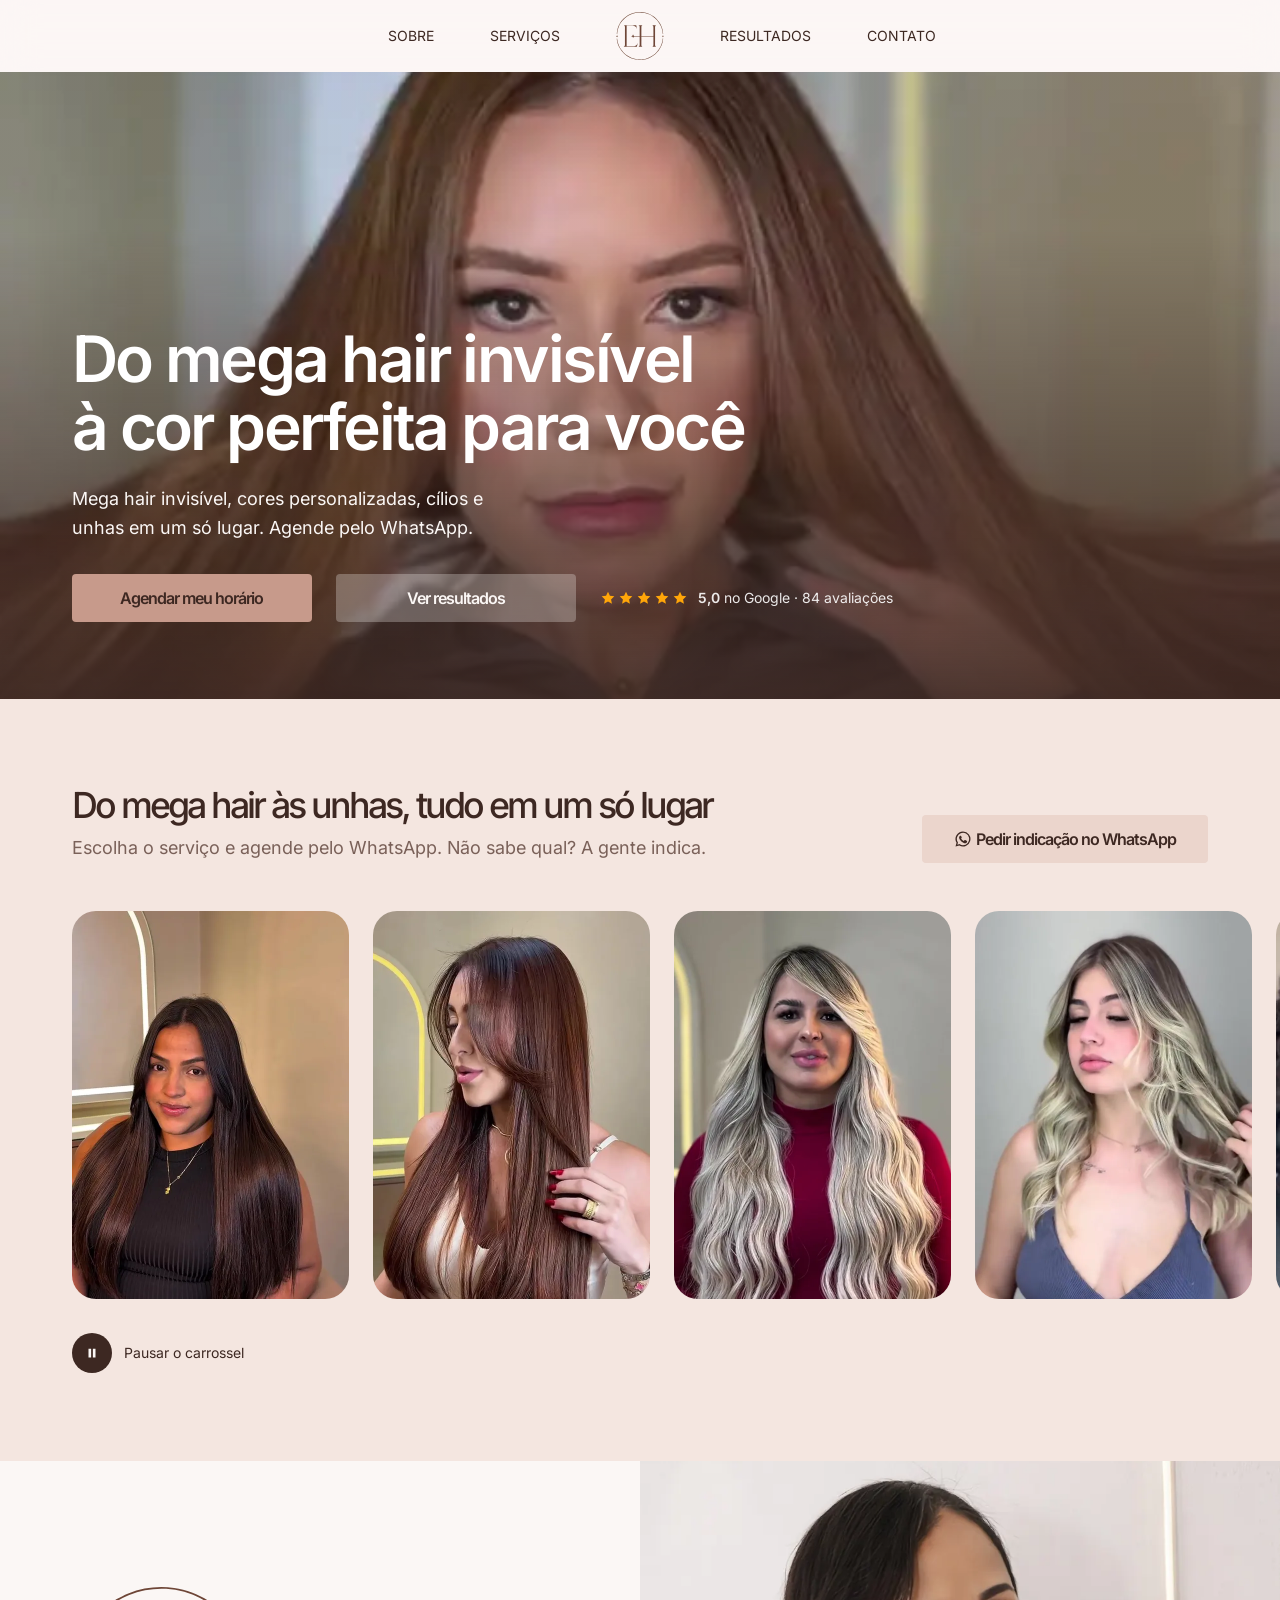
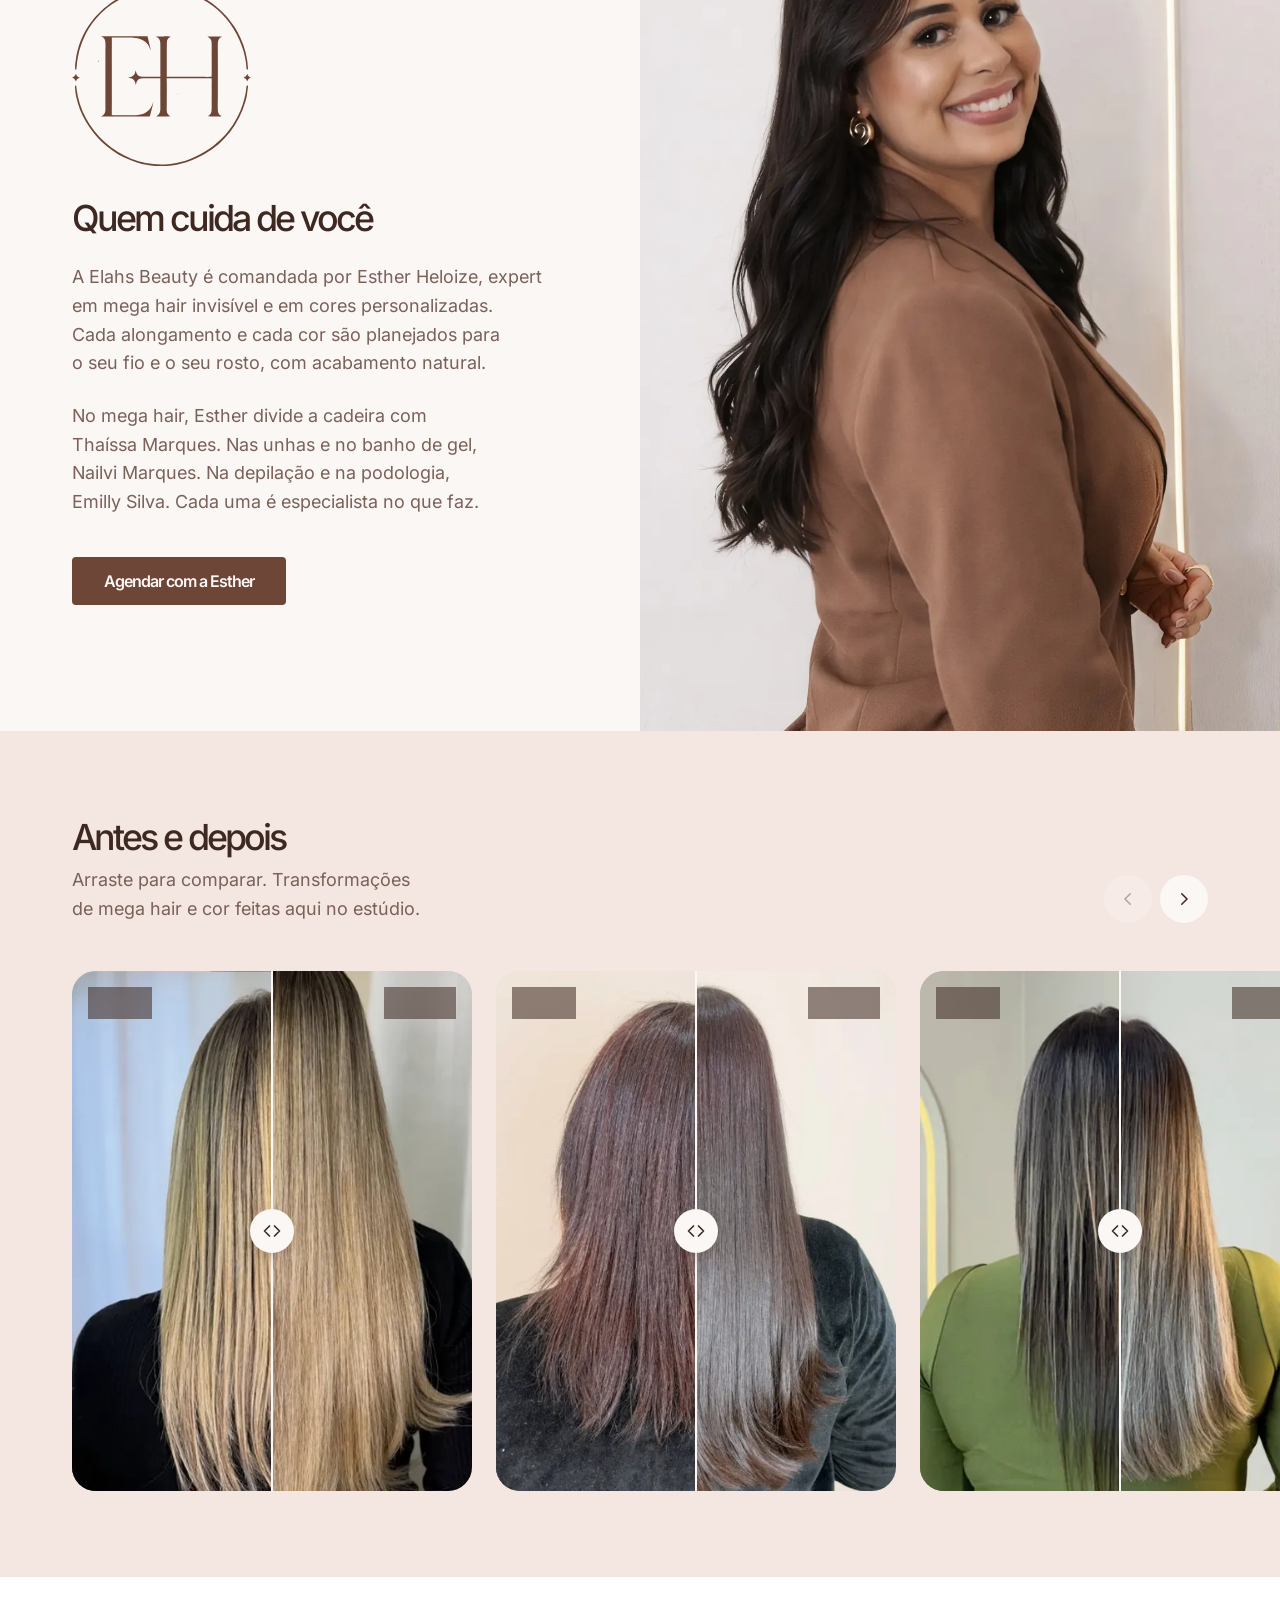
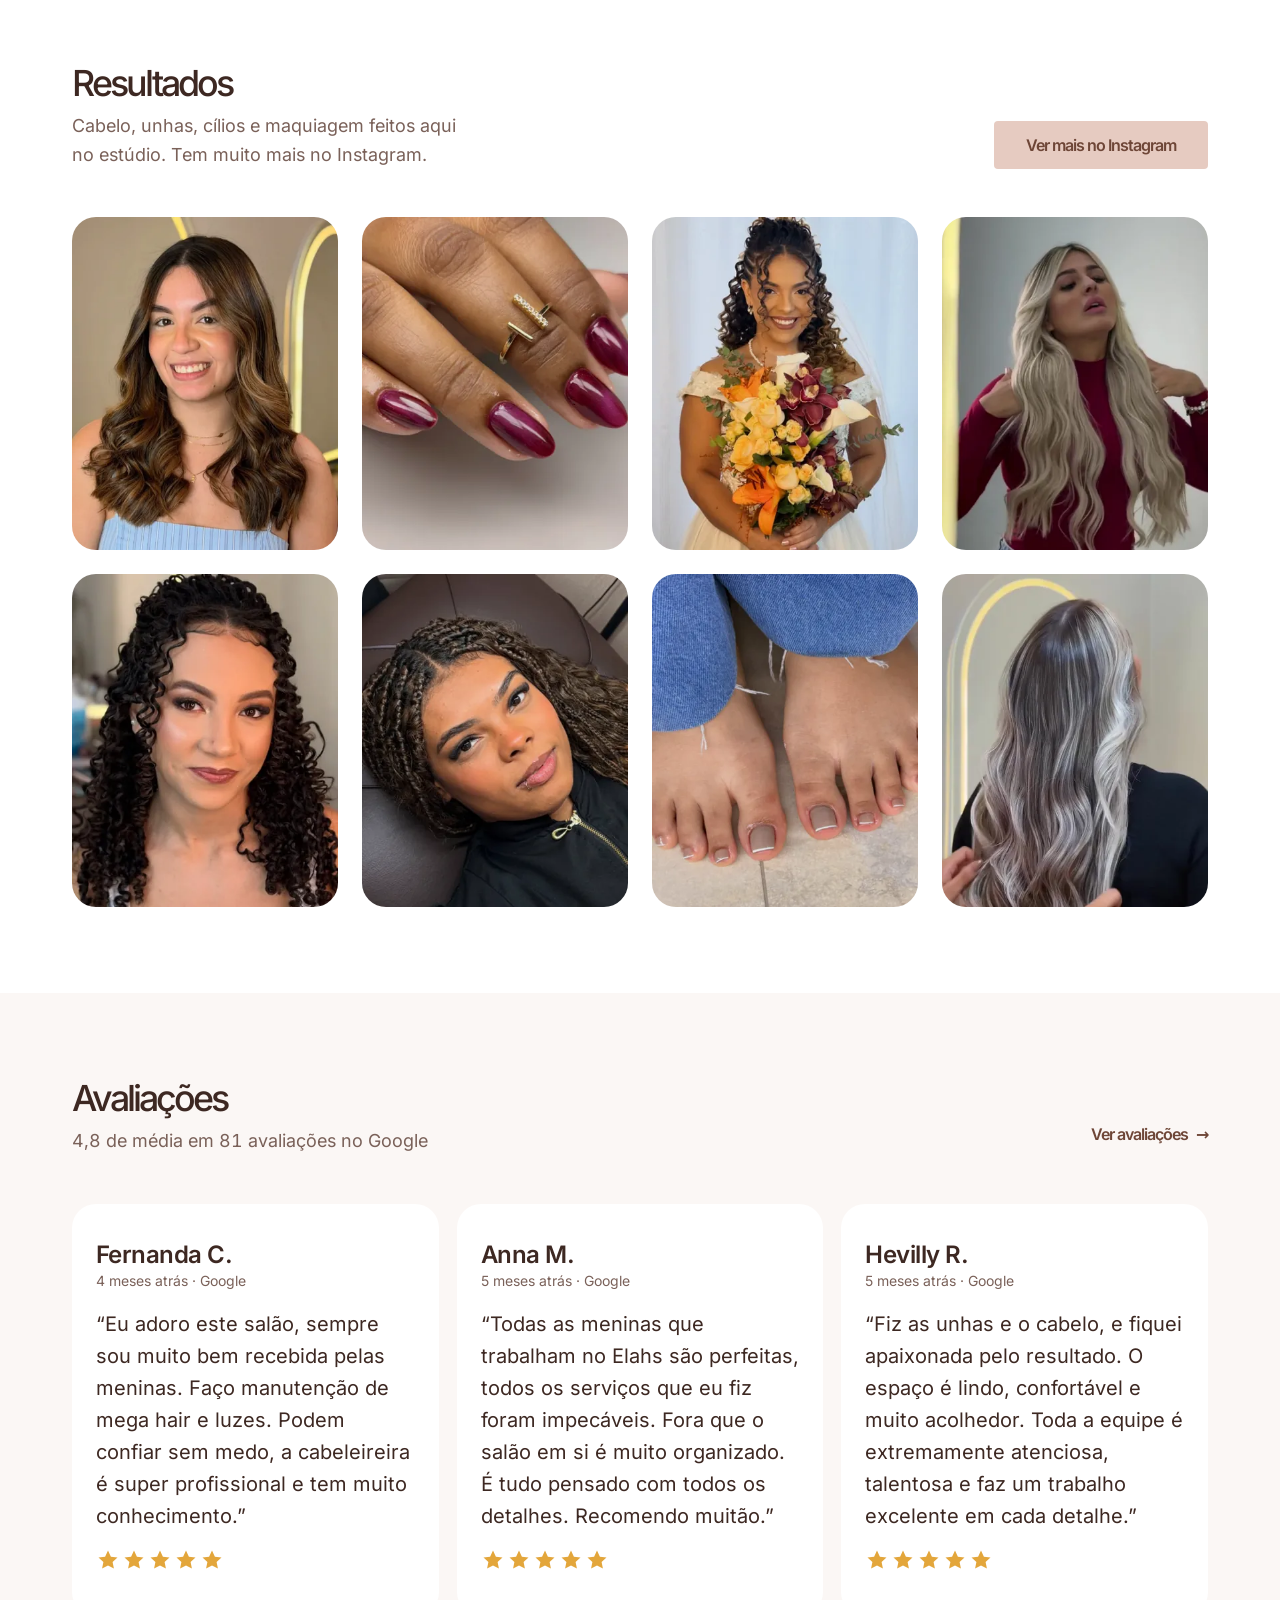
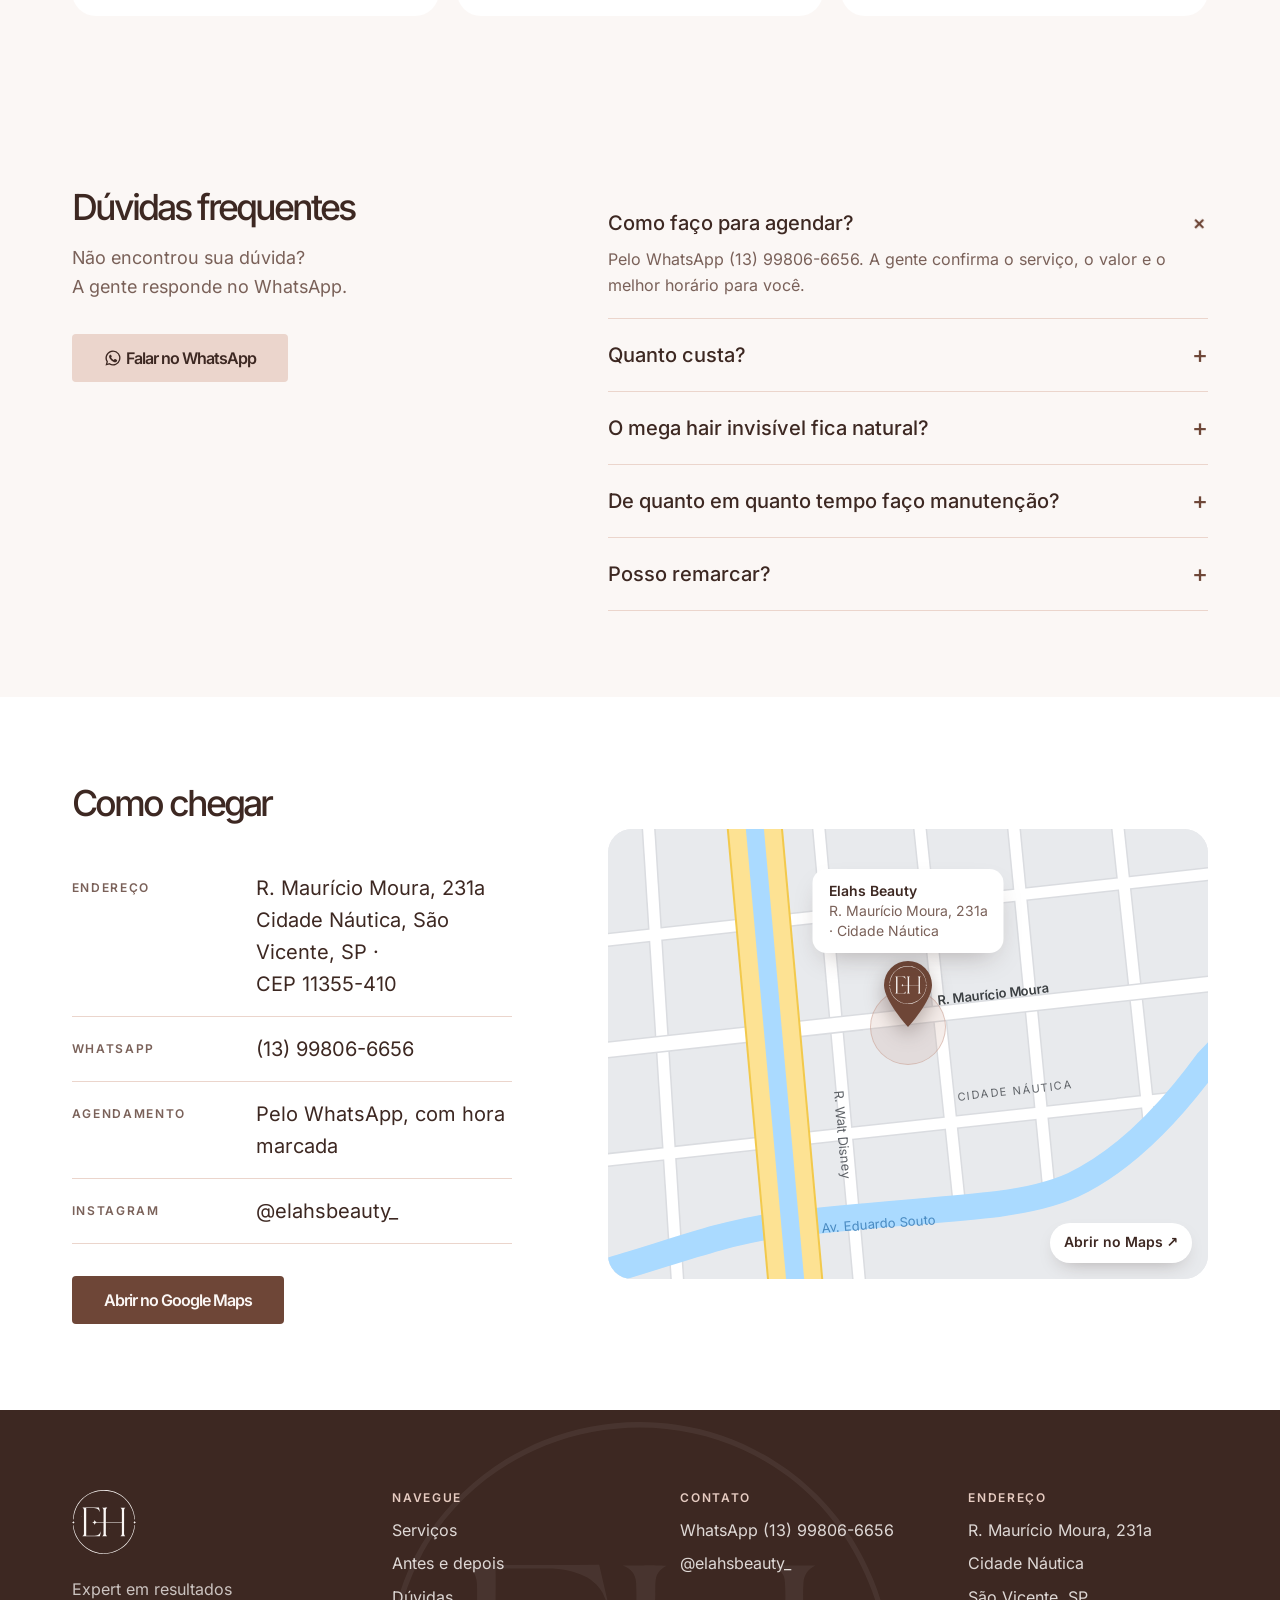
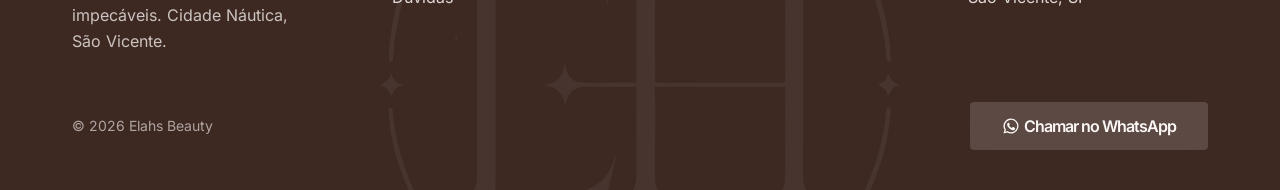
==== commit 0049e41e: "Resultados com unhas, cílios, maquiagem, noiva e pés Troca seis fotos da grade por imagens ainda não" ====
--- a/site/index.html
+++ b/site/index.html
@@ -127,10 +127,10 @@
   <section class="res" id="resultados" aria-labelledby="res-t">
     <div class="wrap">
       <div class="sec-head" data-stagger>
-        <div class="head"><h2 id="res-t">Resultados</h2><p class="lead">Clientes atendidas aqui no estúdio. Tem muito mais no nosso Instagram.</p></div>
+        <div class="head"><h2 id="res-t">Resultados</h2><p class="lead">Cabelo, unhas, cílios e maquiagem feitos aqui no estúdio. Tem muito mais no Instagram.</p></div>
         <a class="btn btn-rosa-claro" href="https://www.instagram.com/elahsbeauty_/" target="_blank" rel="noopener">Ver mais no Instagram</a>
       </div>
-      <ul class="res-grid" data-stagger><li><img src="img/resultado-1.webp" srcset="img/resultado-1-400.webp 400w, img/resultado-1.webp 608w" sizes="(max-width: 900px) 46vw, 304px" width="608" height="760" alt="Resultado de cabelo de cliente da Elahs Beauty" loading="lazy" decoding="async"></li><li><img src="img/resultado-2.webp" srcset="img/resultado-2-400.webp 400w, img/resultado-2.webp 608w" sizes="(max-width: 900px) 46vw, 304px" width="608" height="760" alt="Resultado de cabelo de cliente da Elahs Beauty" loading="lazy" decoding="async"></li><li><img src="img/resultado-3.webp" srcset="img/resultado-3-400.webp 400w, img/resultado-3.webp 608w" sizes="(max-width: 900px) 46vw, 304px" width="608" height="760" alt="Resultado de cabelo de cliente da Elahs Beauty" loading="lazy" decoding="async"></li><li><img src="img/resultado-4.webp" srcset="img/resultado-4-400.webp 400w, img/resultado-4.webp 608w" sizes="(max-width: 900px) 46vw, 304px" width="608" height="760" alt="Resultado de cabelo de cliente da Elahs Beauty" loading="lazy" decoding="async"></li><li><img src="img/resultado-5.webp" srcset="img/resultado-5-400.webp 400w, img/resultado-5.webp 608w" sizes="(max-width: 900px) 46vw, 304px" width="608" height="760" alt="Resultado de cabelo de cliente da Elahs Beauty" loading="lazy" decoding="async"></li><li><img src="img/resultado-6.webp" srcset="img/resultado-6-400.webp 400w, img/resultado-6.webp 608w" sizes="(max-width: 900px) 46vw, 304px" width="608" height="760" alt="Resultado de cabelo de cliente da Elahs Beauty" loading="lazy" decoding="async"></li><li><img src="img/resultado-7.webp" srcset="img/resultado-7-400.webp 400w, img/resultado-7.webp 608w" sizes="(max-width: 900px) 46vw, 304px" width="608" height="760" alt="Resultado de cabelo de cliente da Elahs Beauty" loading="lazy" decoding="async"></li><li><img src="img/resultado-8.webp" srcset="img/resultado-8-400.webp 400w, img/resultado-8.webp 608w" sizes="(max-width: 900px) 46vw, 304px" width="608" height="760" alt="Resultado de cabelo de cliente da Elahs Beauty" loading="lazy" decoding="async"></li></ul>
+      <ul class="res-grid" data-stagger><li><img src="img/res-ondas.webp" srcset="img/res-ondas-400.webp 400w, img/res-ondas.webp 608w" sizes="(max-width: 900px) 46vw, 304px" width="608" height="760" alt="Cliente com ondas e mechas iluminadas" loading="lazy" decoding="async"></li><li><img src="img/res-unhas.webp" srcset="img/res-unhas-400.webp 400w, img/res-unhas.webp 608w" sizes="(max-width: 900px) 46vw, 304px" width="608" height="760" alt="Unhas em tom vinho com acabamento brilhante" loading="lazy" decoding="async"></li><li><img src="img/res-noiva.webp" srcset="img/res-noiva-400.webp 400w, img/res-noiva.webp 608w" sizes="(max-width: 900px) 46vw, 304px" width="608" height="760" alt="Noiva com penteado e maquiagem feitos no estúdio" loading="lazy" decoding="async"></li><li><img src="img/resultado-4.webp" srcset="img/resultado-4-400.webp 400w, img/resultado-4.webp 608w" sizes="(max-width: 900px) 46vw, 304px" width="608" height="760" alt="Cliente com loiro platinado em ondas" loading="lazy" decoding="async"></li><li><img src="img/res-maquiagem.webp" srcset="img/res-maquiagem-400.webp 400w, img/res-maquiagem.webp 608w" sizes="(max-width: 900px) 46vw, 304px" width="608" height="760" alt="Cliente com cachos definidos e maquiagem" loading="lazy" decoding="async"></li><li><img src="img/res-cilios.webp" srcset="img/res-cilios-400.webp 400w, img/res-cilios.webp 608w" sizes="(max-width: 900px) 46vw, 304px" width="608" height="760" alt="Cliente com extensão de cílios e tranças" loading="lazy" decoding="async"></li><li><img src="img/res-pes.webp" srcset="img/res-pes-400.webp 400w, img/res-pes.webp 608w" sizes="(max-width: 900px) 46vw, 304px" width="608" height="760" alt="Pés com esmaltação clara" loading="lazy" decoding="async"></li><li><img src="img/resultado-8.webp" srcset="img/resultado-8-400.webp 400w, img/resultado-8.webp 608w" sizes="(max-width: 900px) 46vw, 304px" width="608" height="760" alt="Mechas platinadas em ondas, vistas de costas" loading="lazy" decoding="async"></li></ul>
       <div class="sec-cta-m"><a class="btn btn-rosa-claro" href="https://www.instagram.com/elahsbeauty_/" target="_blank" rel="noopener">Ver mais no Instagram</a></div>
     </div>
   </section>
